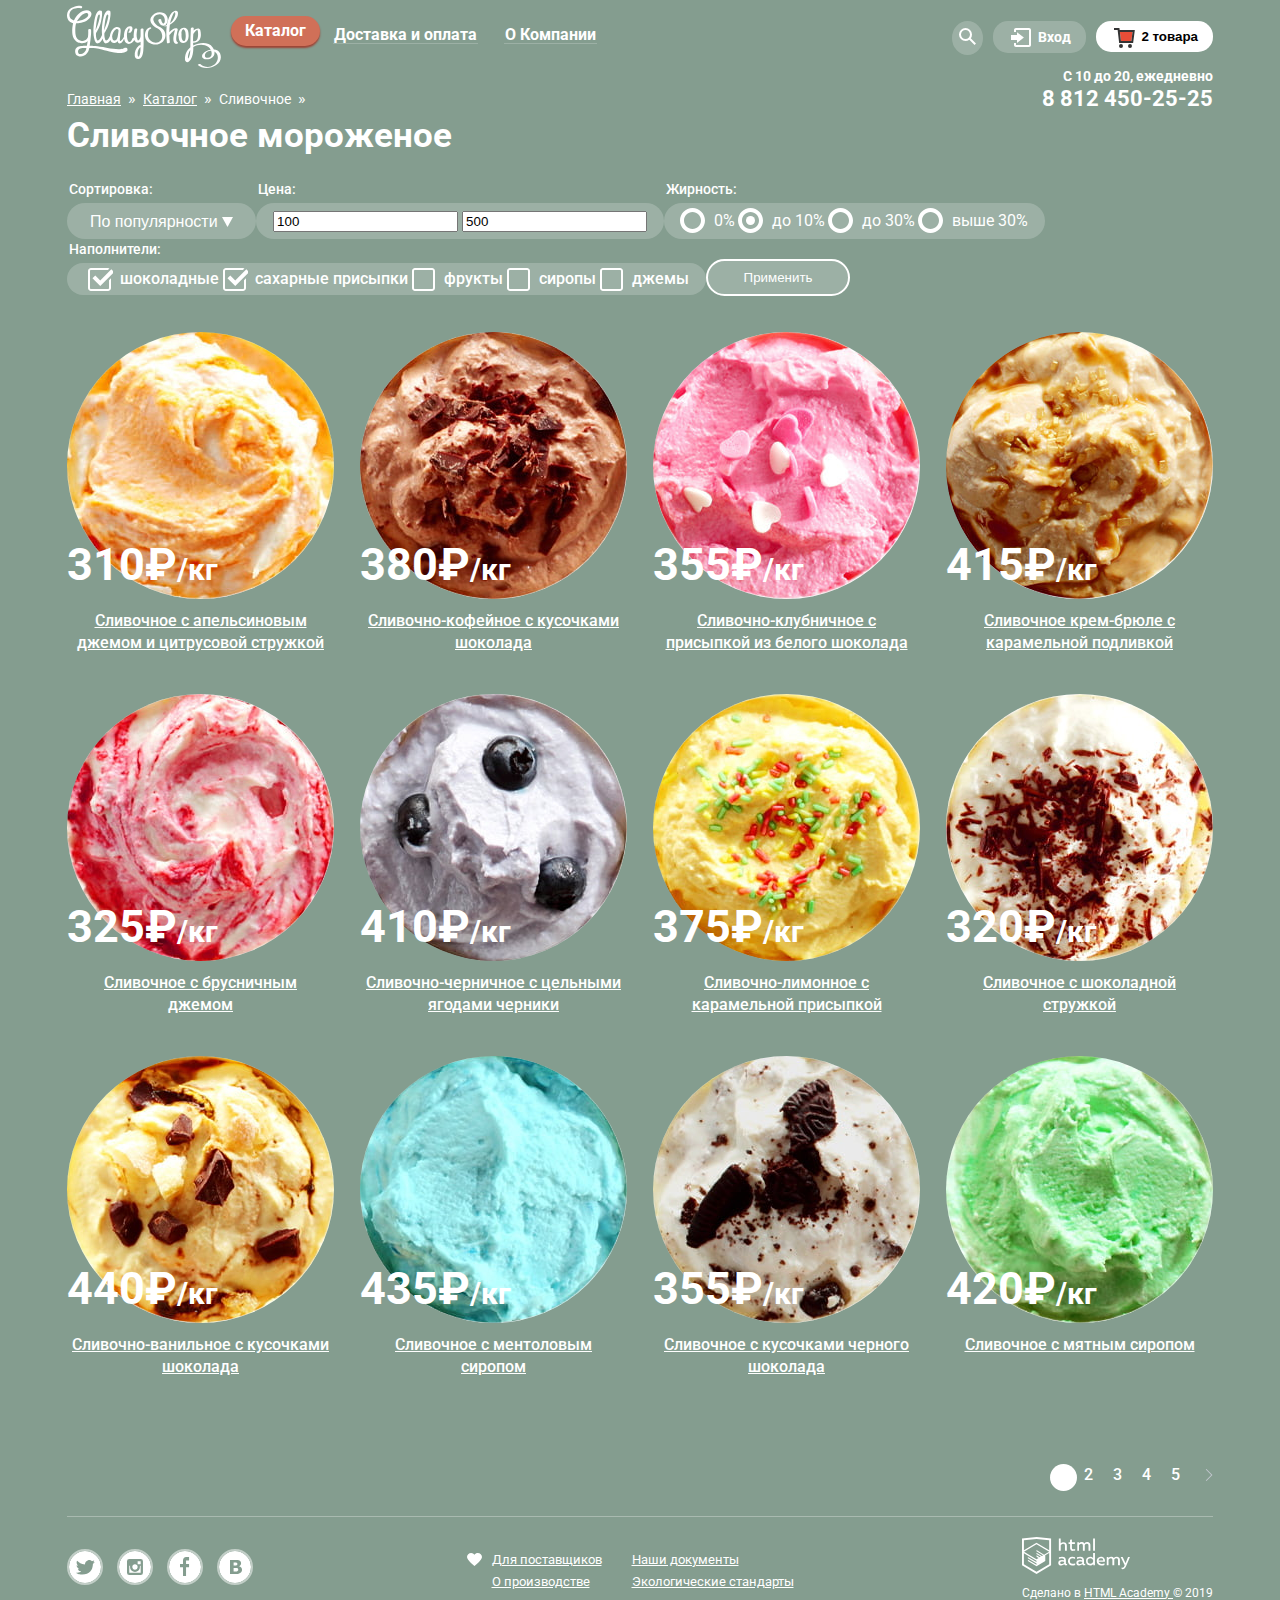
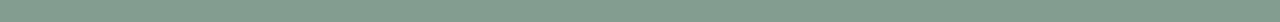
==== catalog.html @ fc47311f "проблемы с пагинацией" ====
<!DOCTYPE html>
<html lang="ru">
  <head>
    <meta charset="utf-8">
    <title>HTML Academy: Глейси</title>
    <link href="https://fonts.googleapis.com/css?family=Roboto:400,500,700&display=swap&subset=cyrillic" rel="stylesheet">
    <link href="css/normalize.css" rel="stylesheet">
    <link href="css/style.css" rel="stylesheet">
  </head>
  <body>   
    <header class="header container">
      <div class="header-wrap">
      <a class="header-logo" href="index.html">
        <img src="img/logo.svg" width="154" height="64" alt="Логотип Gllacy Shop">
      </a>
      <nav class="main-navigation">        
        <ul class="main-navigation-list">
          <li class="main-navigation-item submenu site-navigation-current"><a href="">Каталог</a>            
            <ul class="main-navigation-dropdown-list">
              <li><a href="">Новинки</a></li>
              <li class="current-page"><a>Сливочное</a></li>
              <li><a href="">Щербеты</a></li>
              <li><a href="">Фруктовый лед</a></li>
              <li><a href="">Мелорин</a></li>
             </ul>
          </li>
          <li class="main-navigation-item"><a href="">Доставка и оплата</a></li>
          <li class="main-navigation-item"><a href="">О Компании</a></li>
        </ul>
      </nav>      
      <div class="user-navigation">                
        <section class="search">  
          <button class="search-button" type="button">
            <span class="visually-hidden">Поиск</span>
            <svg xmlns="http://www.w3.org/2000/svg" xmlns:xlink="http://www.w3.org/1999/xlink" width="17" height="17" viewBox="0 0 17 17">
              <path d="M16.958 15.527L11.75 10.32A6.455 6.455 0 0 0 13 6.5 6.5 6.5 0 1 0 6.5 13a6.465 6.465 0 0 0 3.839-1.263l5.205 5.204 1.414-1.414zM6.5 11C4.019 
              11 2 8.981 2 6.5S4.019 2 6.5 2 11 4.019 11 6.5 8.981 11 6.5 11z"/>
           </svg>
          </button>            
          <div class="modal search-modal">        
          <form class="search-form" action="https://echo.htmlacademy.ru/" method="post">
            <label for="search" class="visually-hidden">Введите, что вы ищете?</label>
            <input id="search" type="search" name="search" placeholder="Например: Крем-брюле">          
          </form> 
        </div>
        </section>   
        <section class="login">        
          <a class="login-button" href="">
            <svg xmlns="http://www.w3.org/2000/svg" xmlns:xlink="http://www.w3.org/1999/xlink" width="21" height="19" viewBox="0 0 21 19">
              <g><path d="M6 14.875L12.917 9.5 6 4.125v2.917H-.042v4.917H6z"/><path d="M18 0H5C3.9 0 3 .9 3 2v2h2V2h13v15H5v-2H3v2c0 1.1.9 2 2 2h13c1.1 0 2-.9 2-2V2c0-1.1-.9-2-2-2z"/></g>
            </svg>
            Вход</a>
          <div class="modal login-modal">
          <form class="login-form" action="https://echo.htmlacademy.ru/" method="post">
            <p>
              <label for="login" class="visually-hidden">Электронная почта</label>
              <input id="login" type="email" name="login" placeholder="email@example.com">
            </p>
            <p>
              <label for="password" class="visually-hidden">Пароль</label>
              <input id="password" type="password" name="password" placeholder="••••••••">
            </p>
            <button class="button login-form-button" type="submit">Войти</button>
            <ul class="login-form-articles"> 
              <li>
                <a class="restore" href="">Забыли пароль?</a>
              </li>
              <li>
                <a class="new-user" href="">Новая регистрация</a>
              </li>  
           </ul>
          </form>
          <!--<button class="modal-close" type="button">Закрыть</button>-->
        </div>
        </section>    
        <section class="basket-full">
          <button class="basket-button-full" type="button">
            <svg class="basket-button-full-icon" xmlns="http://www.w3.org/2000/svg" width="21" height="20" viewBox="0 0 21 20">
              <path fill="#E84D37" d="M5.888 4.031L6.922 13h10.45l1.176-8.969z"/><circle fill="#343434" cx="6.984" cy="18" r="2"/>
              <circle fill="#343434" cx="15.984" cy="18" r="2"/><path fill="#343434" d="M5.657 2.031L5.422 0H0v2h3.64l1.5 13h13.988l1.699-12.969H5.657zM17.372 13H6.922L5.888 4.031h12.66L17.372 13z"/>
            </svg>
            <span class="basket-product">2 товара</span>          
          </button>  
          <div class="modal basket-modal">
          <form class="basket-form" action="https://echo.htmlacademy.ru/" method="post">            
            <table>
              <tbody>
                <tr>
                <td>
                  <button class="basket-close" type="button">
                    <svg xmlns="http://www.w3.org/2000/svg" width="11" height="11" viewBox="0 0 11 11">
                      <path fill="#231F20" d="M10.979.728l-.708-.707L5.5 4.792.729.021.021.728 4.793 5.5.021 10.271l.707.708L5.5 6.207l4.771 4.772.708-.708L6.207 5.5z"/>
                    </svg>
                    <span class="visually-hidden">Убрать из корзины</span>
                  </button>
                </td>
                <td><img src="img/product_mini_1.jpg" alt="Мороженое теплого желтого цвета"></td>
                <td>Пломбир с апельсиновым джемом</td>
                <td>1,5 кг х <span>200 руб.</span></td>
                <td>300 руб.</td>
              </tr>
              <tr>
                <td>
                  <button class="basket-close" type="button">
                    <svg xmlns="http://www.w3.org/2000/svg" width="11" height="11" viewBox="0 0 11 11">
                      <path fill="#231F20" d="M10.979.728l-.708-.707L5.5 4.792.729.021.021.728 4.793 5.5.021 10.271l.707.708L5.5 6.207l4.771 4.772.708-.708L6.207 5.5z"/>
                    </svg>
                    <span class="visually-hidden">Убрать из корзины</span>
                  </button>
                </td>
                <td><img src="img/product_mini_2.jpg" alt="Мороженое розового цвета с посыпкой в виде белых сердечек"></td>
                <td>Клубничный пломбир с присыпкой из белого шоколада</td>
                <td>1,5 кг х <span>300 руб.</span></td>
                <td>450 руб.</td>
              </tr>
            </tbody></table>            
            <p>Итого: 750 руб.</p>
            <a class="button" href="">Оформить заказ</a>  
          </form>  
        </div>            
        </section>  
        </div> 
        </div>   
        <p class="header-contacts">С 10 до 20, ежедневно<br><span class="header-tel">8 812 450-25-25</span></p>
      </header>
    <main class="container">
      <ul class="breadcrumbs">
        <li><a href="index.html">Главная</a></li>
        <li><a href="">Каталог</a></li>
        <li class="breadcrumbs-current"><a>Сливочное</a></li>
      </ul>
      <h1 class="page-title">Сливочное мороженое</h1>      
      <section class="filters">
        <h2 class="visually-hidden">Фильтры</h2>
        <form class="filter" action="https://echo.htmlacademy.ru" method="post"> 
          <fieldset>
            <legend>Сортировка:</legend>
            <div class="filter-background">
            <button class="filter-button-sorting">По популярности
              <svg xmlns="http://www.w3.org/2000/svg" width="11" height="10" viewBox="0 0 11 10"><path d="M5.5 10L0 0h11"/></svg>
            </button>            
            <ul class="visually-hidden">
              <li>
                <label>
                  <input class="filter-option-sorting" type="radio" name="sorting" value="по популярности" checked>                  
                по популярности                
                </label>
              </li>
              <li>
                <label>
                  <input class="filter-option-sorting" type="radio" name="sorting" value="сначала недорогие">
                сначала недорогие
              </label>
              </li>
              <li>
                <label>
                  <input class="filter-option-sorting" type="radio" name="sorting" value="сначала дорогие">
                сначала дорогие
                </label>
              </li>
              <li>
                <label>
                  <input class="filter-option-sorting" type="radio" name="sorting" value="по жирности">
                по жирности 
                </label>
               </li>
            </ul>
          </div>
          </fieldset>
          <fieldset>
            <legend>Цена:</legend>
            <div class="filter-background">
            <input type="number" name="min" value="100">
            <input type="number" name="max" value="500">
            <div class="range-slider-track">
              <div class="range-slider-pin range-slider-pin-min"></div>
              <div class="range-slider-pin range-slider-pin-max"></div>
            </div>
            </div>
          </fieldset>
          <fieldset>
            <legend>Жирность:</legend>
            <div class="filter-background">
            <label>
              <input class="filter-option-creaminess" type="radio" name="creaminess" value="0%">0%
            </label>
            <label>
              <input class="filter-option-creaminess" type="radio" name="creaminess" value="до 10%" checked>до 10%
            </label>
            <label>
              <input class="filter-option-creaminess" type="radio" name="creaminess" value="до 30%">до 30%
            </label>
            <label>
              <input class="filter-option-creaminess" type="radio" name="creaminess" value="до 30%">выше 30%
            </label>  
          </div>
          </fieldset>           
          <fieldset>
            <legend>Наполнители:</legend>
            <div class="filter-background">
              <ul class="fillers-list">
                <li>
                  <input class="filter-option-filler" type="checkbox" name="chocolate" id="filter-chocolate" checked>
                  <label for="filter-chocolate">шоколадные</label>
                </li>
                <li>
                 <input class="filter-option-filler" type="checkbox" name="sugar-powders" id="filter-sugar-powders" checked>
                  <label for="filter-sugar-powders">сахарные присыпки</label>
                </li>
                <li>
                  <input class="filter-option-filler" type="checkbox" name="fruits" id="filter-fruits">
                  <label for="filter-fruits">фрукты</label>
                </li>
               <li>
                 <input class="filter-option-filler" type="checkbox" name="syrups" id="filter-syrups">
                 <label for="filter-syrups">сиропы</label>
                </li>
               <li>
                 <input class="filter-option-filler" type="checkbox" name="jams" id="filter-jams">
                 <label for="filter-jams">джемы</label>
               </li>
             </ul>
            </div>
           </fieldset>
        <button class="filter-button" type="submit">Применить</button>
      </form>
      </section>
      <section class="catalog">
        <h2 class="visually-hidden">Список сливочного мороженого</h2>
        <ul class="catalog-list">
          <li class="catalog-item">
            <a href="">
              <img src="img/product-1.jpg" width="267" height="267" alt="Мороженое теплого желтого цвета">
              <h3>Сливочное с апельсиновым джемом и цитрусовой стружкой</h3> 
            </a>
            <p class="catalog-item-price">310&#8381;<span class="catalog-item-unit">/кг</span></p>
            <div class="wrap-item-button">
            <button class="button item-button" type="button">Быстрый просмотр</button>
           </div>
          </li>
          <li class="catalog-item">
            <a href="">
              <img src="img/product-2.jpg" width="267" height="267" alt="Мороженое светло-коричневого цвета">
              <h3>Сливочно-кофейное с кусочками шоколада</h3>     
            </a>
            <p class="catalog-item-price">380&#8381;<span class="catalog-item-unit">/кг</span></p>
            <div class="wrap-item-button">
              <button class="button item-button" type="button">Быстрый просмотр</button>
             </div>
          </li>
          <li class="catalog-item">
            <a href="">
              <img src="img/product-3.jpg" width="267" height="267" alt="Мороженое розового цвета с посыпкой в виде белых сердечек">
              <h3>Сливочно-клубничное с присыпкой из белого шоколада</h3>         
            </a>
            <p class="catalog-item-price">355&#8381;<span class="catalog-item-unit">/кг</span></p>
            <div class="wrap-item-button">
              <button class="button item-button" type="button">Быстрый просмотр</button>
             </div>
          </li>
          <li class="catalog-item">
            <a href="">
              <img src="img/product-4.jpg" width="267" height="267" alt="Мороженое бело-коричневого цвета">
              <h3>Сливочное крем-брюле с карамельной подливкой</h3>       
            </a>
            <p class="catalog-item-price">415&#8381;<span class="catalog-item-unit">/кг</span></p>
            <div class="wrap-item-button">
              <button class="button item-button" type="button">Быстрый просмотр</button>
             </div>
          </li>
          <li class="catalog-item">
            <a href="">
              <img src="img/product-5.jpg" width="267" height="267" alt="Мороженое розово-белого цвета">
              <h3>Сливочное с брусничным джемом</h3>            
            </a>
            <p class="catalog-item-price">325&#8381;<span class="catalog-item-unit">/кг</span></p>
            <div class="wrap-item-button">
              <button class="button item-button" type="button">Быстрый просмотр</button>
             </div>
          </li>
          <li class="catalog-item">
            <a href="">
              <img src="img/product-6.jpg" width="267" height="267" alt="Мороженое светло-черничного цвета с тремя ягодами черники">
              <h3>Сливочно-черничное с цельными ягодами черники</h3>           
            </a>
            <p class="catalog-item-price">410&#8381;<span class="catalog-item-unit">/кг</span></p>
            <div class="wrap-item-button">
              <button class="button item-button" type="button">Быстрый просмотр</button>
             </div>
          </li>
          <li class="catalog-item">
            <a href="">
              <img src="img/product-7.jpg" width="267" height="267" alt="Мороженое ярко-желтого цвета с разноцветной присыпкой">
              <h3>Сливочно-лимонное с карамельной присыпкой</h3>           
            </a>
            <p class="catalog-item-price">375&#8381;<span class="catalog-item-unit">/кг</span></p>
            <div class="wrap-item-button">
              <button class="button item-button" type="button">Быстрый просмотр</button>
             </div>
          </li>
          <li class="catalog-item">
            <a href="">
              <img src="img/product-8.jpg" width="267" height="267" alt="Мороженое белого цвета с присыпкой шоколадной стружкой">
              <h3>Сливочное с шоколадной стружкой</h3>          
            </a>
            <p class="catalog-item-price">320&#8381;<span class="catalog-item-unit">/кг</span></p>
            <div class="wrap-item-button">
              <button class="button item-button" type="button">Быстрый просмотр</button>
             </div>
          </li>
          <li class="catalog-item">
            <a href="">
              <img src="img/product-9.jpg" width="267" height="267" alt="Мороженое теплого светло-желтого цвета с кусочками шоколада">
              <h3>Сливочно-ванильное с кусочками шоколада</h3>         
            </a>
            <p class="catalog-item-price">440&#8381;<span class="catalog-item-unit">/кг</span></p>
            <div class="wrap-item-button">
              <button class="button item-button" type="button">Быстрый просмотр</button>
             </div>
          </li>
          <li class="catalog-item">
            <a href="">
              <img src="img/product-10.jpg" width="267" height="267" alt="Мороженое ярко-бирюзового цвета">
              <h3>Сливочноe с ментоловым сиропом</h3>            
            </a>
            <p class="catalog-item-price">435&#8381;<span class="catalog-item-unit">/кг</span></p>
            <div class="wrap-item-button">
              <button class="button item-button" type="button">Быстрый просмотр</button>
             </div>
          </li>
          <li class="catalog-item">
            <a href="">
              <img src="img/product-11.jpg" width="267" height="267" alt="Мороженое белого цвета с крупными кусочками шоколада">
              <h3>Сливочное с кусочками черного шоколада</h3>        
            </a>
            <p class="catalog-item-price">355&#8381;<span class="catalog-item-unit">/кг</span></p>
            <div class="wrap-item-button">
              <button class="button item-button" type="button">Быстрый просмотр</button>
             </div>
          </li>
          <li class="catalog-item">
            <a href="">
              <img src="img/product-12.jpg" width="267" height="267" alt="Мороженое светло-зеленого цвета">
              <h3>Сливочное с мятным сиропом</h3>         
            </a>
            <p class="catalog-item-price">420&#8381;<span class="catalog-item-unit">/кг</span></p>
            <div class="wrap-item-button">
              <button class="button item-button" type="button">Быстрый просмотр</button>
             </div>
          </li>        
        </ul>
      </section>
      <ul class="pagination-list">
        <li class="pagination-item"><a>1</a></li>
        <li class="pagination-item"><a href="">2</a></li>
        <li class="pagination-item"><a href="">3</a></li>
        <li class="pagination-item"><a href="">4</a></li>
        <li class="pagination-item"><a href="">5</a></li>
      </ul>   
    </main>
    <footer class="main-footer container">    
      <ul class="footer-social">
        <li class="social-button"><a href=""><span class="visually-hidden">Твитер</span>
          <svg xmlns="http://www.w3.org/2000/svg" width="32" height="32" viewBox="0 0 32 32">
            <path fill="#FFF" d="M16 0C7.164 0 0 7.164 0 16c0 8.837 7.164 16 16 16 8.837 0 16-7.163 16-16 0-8.836-7.163-16-16-16zm7.944 12.809c-.251 
            6.516-3.463 10.832-10.992 10.702h-.486c-.447 0-4.543-.443-5.344-1.823 2.479.19 4.247-.406 5.12-1.136-1.048-.289-2.923-.461-3.251-2.848.384.104.618.221 
            1.299.113-1.307-.824-2.758-1.519-2.679-3.643.311.317 1.164.518 1.46.457-.768-.233-2.149-3.244-.974-4.781 1.984 1.79 4.075 3.482 7.804 3.643.227-2.214 1.24-3.699 
            3.168-4.325 1.84-.479 3.255.26 3.901 1.138.737-.224 1.453-.466 2.193-.685-.004.833-.569 1.463-.935 1.709.747.165 1.423-.475 1.423-.475-.184.963-1.094 1.725-1.707 1.954z"/>
          </svg></a></li>
        <li class="social-button"><a href=""><span class="visually-hidden">Инстаграмм</span>
          <svg xmlns="http://www.w3.org/2000/svg" width="32" height="32" viewBox="0 0 32 32"><g fill="#FFF">
            <path d="M20.916 16a4.938 4.938 0 1 1-9.877 0c0-.394.051-.773.138-1.14h-.897v6.838h11.396V14.86h-.897c.086.367.137.746.137 1.14z"/>
            <path d="M15.978 18.659c1.466 0 2.659-1.193 2.659-2.659s-1.193-2.659-2.659-2.659c-1.466 0-2.659 1.193-2.659 2.659s1.192 2.659 2.659 2.659zM18.637 10.302h3.039v3.039h-3.039z"/>
            <path d="M16 0C7.164 0 0 7.164 0 16c0 8.837 7.164 16 16 16 8.837 0 16-7.163 16-16 0-8.836-7.163-16-16-16zm7.955 21.698a2.285 2.285 0 0 1-2.279 2.279H10.279A2.285 2.285 0 0 1 8 
            21.698V10.302a2.286 2.286 0 0 1 2.279-2.279h11.396a2.286 2.286 0 0 1 2.279 2.279v11.396z"/></g>
          </svg></a></li>
        <li class="social-button"><a href=""><span class="visually-hidden">Фейсбук</span>
          <svg xmlns="http://www.w3.org/2000/svg" width="32" height="32" viewBox="0 0 32 32">
            <path fill="#FFF" d="M16 0C7.164 0 0 7.163 0 16s7.164 16 16 16c8.837 0 16-7.164 16-16S24.837 0 16 0zm4.062 9.455h-3.021v3.444h3.021v3.445h-3.021v8.61H14.02v-8.61H11v-3.445h3.021V9.455c0-1.902 
            1.353-3.445 3.021-3.445h3.021v3.445z"/>
          </svg></a></li>
        <li class="social-button"><a href=""><span class="visually-hidden">Вконтакте</span>
          <svg xmlns="http://www.w3.org/2000/svg" width="32" height="32" viewBox="0 0 32 32"><g fill="#FFF">
            <path d="M16.637 14.495c.402-.019.719-.082.951-.188.326-.145.54-.33.641-.559.101-.229.15-.496.15-.797 0-.232-.058-.465-.174-.697-.116-.232-.322-.405-.617-.517-.264-.1-.592-.155-.984-.165a76.242 
            76.242 0 0 0-1.652-.014h-.339v2.965h.565c.571 0 1.057-.009 1.459-.028zM18.118 17.084c-.282-.081-.672-.125-1.166-.132a127.97 127.97 0 0 0-1.55-.009h-.79v3.493h.264c1.014 0 1.74-.003 2.18-.009a3.2 
            3.2 0 0 0 1.212-.245c.377-.157.633-.364.774-.625s.214-.562.214-.9c0-.446-.088-.788-.261-1.03-.17-.241-.464-.423-.877-.543z"/>
            <path d="M16 0C7.164 0 0 7.164 0 16c0 8.837 7.164 16 16 16 8.837 0 16-7.163 16-16 0-8.836-7.163-16-16-16zm6.602 20.531a3.73 3.73 0 0 
            1-1.124 1.327c-.552.415-1.161.71-1.823.886s-1.501.264-2.519.264h-6.121V8.987h5.443c1.13 0 1.957.038 2.48.113a5.126 5.126 0 0 1 1.561.5c.533.27.929.632 1.189 1.087.26.455.392.975.392 1.558 0 
            .678-.179 1.278-.536 1.795-.358.518-.863.92-1.517 1.208v.075c.917.182 1.642.559 2.179 1.13.537.571.807 1.325.807 2.261 0 .678-.138 1.283-.411 1.817z"/></g>
          </svg></a></li>
      </ul>
      <ul class="footer-links">       
        <li class="footer-link footer-link-special"><a href="">Для поставщиков</a></li>
        <li class="footer-link"><a href="">Наши документы</a></li>   
        <li class="footer-link"><a href="">О производстве</a></li>
        <li class="footer-link"><a href="">Экологические стандарты</a></li>
      </ul>
  <div class="footer-copyright">
   <a class="html-logo" href="https://htmlacademy.ru/intensive/htmlcss">
      <img src="img/logo-htmlacademy.svg" alt="Логотип HTML Academy" width="108" height="39">
    </a>   
   <p>      
    Сделано в  
     <a href="https://htmlacademy.ru/intensive/htmlcss">
      HTML Academy
    </a>      
     © 2019       
   </p>
  </div>
  </footer> 
  </body>  
</html>
---- css/style.css ----
body {
    margin: 0;
    padding: 0;
    font-family: 'Roboto', Arial, sans-serif;
    font-size: 16px;
    line-height: 22px;
    font-weight: 400;
    color: #ffffff;  
    min-width: 940px;
    background-color: #849d8f;  
  }
a {
    text-decoration: none; 
  }
.visually-hidden {
    position: absolute;
    clip: rect(0 0 0 0);
    width: 1px;
    height: 1px;
    margin: -1px;
}
.modal   {
    display: none;
    z-index: 1;
}
.button {
    font-size: 18px;
    line-height: 24px; 
    font-weight: 700;
    text-align: center;
    color: #ffffff;
    vertical-align: middle;       
    
    background-image: linear-gradient( 90deg, rgb(231,74,53) 0%, rgb(242,104,67) 100%);    
    box-shadow: 0px 2px 2px 0px rgba(172, 16, 0, 0.64);
      
    border: none; 
    border-radius: 45px;
}
.button:hover,
.button:focus {  
    background-image: linear-gradient(#f58669, #ec6f5e);
    box-shadow: 0 2px 2px #9e4334;
}
.button:active {
    box-shadow: inset 0px 2px 2px 0 #942718;
    background-image: linear-gradient(to bottom, rgba(0, 0, 0, 0.07), rgba(0, 0, 0, 0.07)), linear-gradient(to top, #e74a35, #f26843);
}
.slider-button {
    font-size: 32px;
    line-height: 44px; 
    padding: 10px 36px; 
    margin-top: 30px;
}
.offer-button {
    padding: 10px 18px;
    position: absolute;
    bottom: 25px;
    right: 22px;
}
.contacts-button {
    padding: 11px 27px;
}
.main-navigation-list,
.slider-list,
.offer-list,
.features-list,
.breadcrumbs,
.fillers-list,
.catalog-list,
.top-product-list,
.pagination-list,
.main-navigation-dropdown-list {
    list-style: none;
}
.feedback-form input,
.search-form input,
.login-form input,
.subscription-form input{
    font-size: 16px;
    line-height: 24px;
    font-weight: bold;
    color: #323232;
}
.header {
    min-height: 75px;
    position: relative;
}
.header-logo {
    margin-top: 5px;
}
.main-navigation-list {
    display: flex;
    margin: 0px;
    padding: 0px;
    margin-left: 10px;
    margin-top: -5px;
}
.main-navigation-list > li {
    margin: 0px; 
    position: relative;  
}
.main-navigation a {       
    line-height: 18px; 
    font-weight: 700;
    color: #ffffff;
    padding: 10px 14px;
    display: block;
    text-decoration: none;
    position: relative;
}
.main-navigation-item > a::before {
    content: "";
    position: absolute;
    left: 13px;
    right: 13px;
    bottom: 10px;
    height: 1px;
    background-color: white;
    opacity: 0.2;
}
.main-navigation-item > a:hover,
.submenu > a:hover {
    background-color: #ffffff;
    color: #000000;
    border-radius: 15px;
}
.main-navigation-dropdown-list {
    display: none; 
    position: absolute;
    width: 143px;
    padding: 0;
    padding-top: 5px;
    z-index: 1;
}
.submenu:hover > ul {    
    display: block;
    border-radius: 10px;    
}
.main-navigation-dropdown-list a{
    font-size: 14px;    
    line-height: 16px; 
    font-weight: 400;
    display: block;
    color: black;
    text-decoration: none;
    background-color: #f8f7f4; 
}
.main-navigation-dropdown-list a:hover{ 
    background-color: #fbded7;
    color: black;
}
.main-navigation-dropdown-list a:active{
    background-color: #f6b5a5;
}
.current-page a {
    background-color: #d07058;
}
.login a,
.basket-button span {
    font-size: 14px;
    line-height: 16px; 
    font-weight: 700;
    color: white;
}
.login svg,
.basket svg,
.basket-button-full-icon {
    position: absolute;
    left: 18px;
    top: 7px;
}
.search svg,
.login svg {
    fill: white;
}
.search-button {
    background-color: rgba(255, 255, 255, 0.2);
    padding: 7px;
    border-radius: 50%;
    margin-left: 10px;
    border: none; 
}
.login-button {
    display: block;
    position: relative;
    padding-top: 8px;
    padding-bottom: 8px;    
    padding-left: 45px;
    padding-right: 15px;
    background-color: rgba(255, 255, 255, 0.2);
    border-radius: 15px;
    margin-left: 10px;
    border: none;
}
.basket-button {
    display: block;
    position: relative;
    padding-top: 8px;
    padding-bottom: 8px;    
    padding-left: 45px;
    padding-right: 15px;
    background-color: rgba(255, 255, 255, 0.2);
    border-radius: 15px;
    margin-left: 10px;
    border: none;
}
.search-button:hover,
.login-button:hover {
    color: black;
    background-color: white;
}
.search-button:hover svg,
.login-button:hover svg {
    fill: black;
}
.search:hover > div,
.login:hover > div,
.basket-full:hover > div {
    display: block;
}
.search,
.login,
.basket-full {
    position: relative;
}
.search-modal {
    position: absolute;    
    background-color: transparent;
    right: 0px;
    padding-top: 5px;
}
.search-form {
    padding: 20px 15px;
    background-color: #f8f7f4;
    border: none;
    border-radius: 5px;
}
.search-form input{
    box-sizing: border-box;
    min-height: 44px;
    width: 311px;
    border-radius: 5px;
    box-shadow: none;
    border: solid 1px #d3d3d2;
    padding: 15px;
}
.login-modal {
    position: absolute;    
    background-color: transparent;  
    right: 0px;
    padding-top: 5px;
}
.login-form {
    border-radius: 5px;
    padding-top: 20px;
    padding-left: 19px;
    padding-right: 17px;
    padding-bottom: 22px;
    background-color: #f8f7f4;
}
.login-form a {
    color: black;
    text-decoration: underline;
    font-weight: normal;
    font-size: 13px;
    line-height: 24px;
}
.login-form input {    
    box-sizing: border-box;
    min-height: 40px;
    width: 241px;
    border-radius: 5px;
    box-shadow: none;
    border: solid 1px #d3d3d2;
    padding: 13px;
}
.login-form p {
    margin: 0px;
    margin-bottom: 20px;
}
.login-form-button {
    padding: 11px 23px;    
    vertical-align: middle;
}
.login-form-articles {
    margin: 0px;
    padding: 0px; 
    padding-left: 17px;   
    list-style: none;
    display: inline-block;
    vertical-align: middle;
}
.search-form input::placeholder,
.login-form input::placeholder {
    font-size: 14px;
    line-height: 24px; 
    font-weight: normal; 
    color: #999999;   
}
.basket-button-full {
    position: relative;    
    display: block;
    background-color: white;
    padding-top: 8px;
    padding-bottom: 8px;    
    padding-left: 45px;
    padding-right: 15px;
    border-radius: 15px;
    margin-left: 10px;
    border: none;
}
.basket-product{
    font-weight: 700;
}
.basket-modal {
    position: absolute; 
    right: 0px;  
    width: 540px;    
    padding-top: 5px;
    background-color: transparent;
    border: none;
    border-radius: 5px;
    color: black;
}
.basket-close {
    position: static;
    border: none;
    background-color: white;
}
.basket-form {
    display: flex;
    flex-wrap: wrap;
    flex-direction: column;
    padding-top: 10px;
    padding-right: 15px;
    padding-bottom: 18px;
    padding-left: 15px;
    background-color: #f8f7f4;
}
.basket-form table {
    font-size: 13px;
    line-height: 16px; 
    font-weight: normal;
    border-spacing: 0px 10px;
    padding-bottom: 13px;
    border-bottom: 1px solid #cacac7;
}
.basket-form p {  
    margin-left: auto;
    margin-right: 0; 
    margin-top: 12px;
    font-size: 15px;
    line-height: 18px; 
    font-weight: bold;
}
.basket-form a {
    margin-left: auto;
    margin-right: 0px;
    padding: 10px 14px;
}
.basket-form tr {
    padding: 0px;
    margin: 0px;
}
.basket-form td:nth-child(3) {
    padding-left: 10px;
    padding-right: 15px;
    max-width: 210px;
}
.basket-form span {
    color: #999999;
}
.basket-form td:nth-child(4) {
    padding-right: 25px;
}
.header-contacts {
    position: absolute;
    right: 27px;
    top: 68px;
    font-size: 14px;
    line-height: 16px; 
    font-weight: bold;
    text-align: right;
    margin: 0;
}
.header-tel {
    font-size: 22px;
    line-height: 30px; 
    font-weight: bold; 
}
.site-wrapper {
    min-width: 940px;
    background-color: #849d8f;
    background-image: url("../img/slider_1.jpg");
    background-repeat: no-repeat;
    background-position: center;

    transition: background-image 0.5s ease, background-color 0.5s ease;
}
.slider {
    position: relative;
    padding-top: 300px; 
    text-align: center;
}
.slider-list {
    padding: 0px;
    margin: 0px;
    margin-top: 13px;
}   
.slide {
    display: none;
} 
.slider-item h3 {
    font-size: 60px;
    line-height: 60.5px; 
    font-weight: 700; 
    width: 700px;
    margin: 0 auto;
}
.slider-controls {
    position: absolute;
    bottom: 20px;
    left: 27px;
    z-index: 20;
    
    font-size: 0;
  }
.slider-controls label {
    display: inline-block;
    width: 17px;
    height: 17px;
    margin-right: 8px;
  
    vertical-align: top;
  
    background-color: transparent;
    border: 2px solid #ffffff;
    border-radius: 50%;
    cursor: pointer;
  }
  #product-1:checked ~ .site-wrapper {
    background-color: #849d8f;
    background-image: url("../img/slider_1.jpg");
  }
  
  #product-2:checked ~ .site-wrapper {
    background-color: #8996a6;
    background-image: url("../img/slider_2.jpg");
  }
  
  #product-3:checked ~ .site-wrapper {
    background-color: #9d8b84;
    background-image: url("../img/slider_3.jpg");
  }
  #product-1:checked ~ .site-wrapper #slide1,
  #product-2:checked ~ .site-wrapper #slide2,
  #product-3:checked ~ .site-wrapper #slide3 {
    display: block;
  }
  #product-1:checked ~ .site-wrapper label[for="product-1"],
  #product-2:checked ~ .site-wrapper label[for="product-2"],
  #product-3:checked ~ .site-wrapper label[for="product-3"] {
    background-color: #ffffff;
  }
.offer-item {
    position: relative;
}
.offer-item:first-child {
    background: url("../img/raspberries.png") no-repeat;    
    background-color: #9c1e25;
    background-size: cover;
    width: 560px;
    height: 229px;
    border-radius: 15px;
    margin-right: 26px;
}
.offer-item:nth-child(2) {
    background: url("../img/chocolate.png") no-repeat;    
    background-color: #60442f;
    background-size: cover;
    width: 560px;
    height: 229px;
    border-radius: 15px;
}
.offer-item h3{
    font-size: 35px;
    line-height: 41px; 
    font-weight: 700;  

    margin: 0;
    margin-top: 16px;
    margin-left: 19px;
    margin-bottom: 15px;
}
.offer-item p{
    font-size: 18px;
    line-height: 22px; 
    font-weight: 500; 
    
    margin: 0;
    margin-left: 19px; 
    max-width: 520px;   
}
.footer-links a:hover,
.footer-copyright a:hover,
.footer-links a:focus,
.footer-copyright a:focus {
    color:#ffbc9e;
}
.news a:hover,
.news a:focus {
    color: #e84d37;
}
.features {
    background-color: #EEE2C9;
    background-image: url("../img/background-waffle.jpg");
    background-repeat: no-repeat;
    background-size: cover;
    color: #000000;  
    box-sizing: border-box; 
    width: 1146px;
    height: 306px;
    border-radius: 15px; 
    padding-top: 25px;
    padding-right: 20px;
    padding-bottom: 26px;
    padding-left: 20px;
    margin-bottom: 40px;
}
.features-subtitle {
    font-size: 24px;
    line-height: 30px; 
    font-weight: 500; 
    margin: 0px; 
    margin-bottom: 20px;
}
.features-list {
    display: flex;
    flex-wrap: wrap;
    margin: 0px;    
    padding: 0px;
}
.feature-item {
    position: relative;
    max-width: 480px;   
    padding-left: 58px;
}
.feature-item p {
    margin: 0px;
    margin-bottom: 24px;
}
.feature-item::before {
    content: "";
    position: absolute;

    left: 0px;
    top: -12px;

    width: 50px;
    height: 50px;  
    background-repeat: no-repeat;
    background-position: 0 0;
}
.feature-item:first-child::before {
    background-image: url("../img/ice-cream.svg");
}
.feature-item:nth-child(2)::before {       
    background-image: url("../img/cow.svg");    
}
.feature-item:nth-child(3)::before {       
    background-image: url("../img/eco.svg");    
}
.feature-item:last-child::before {       
    background-image: url("../img/thermometer.svg");    
}
.feature-item:nth-child(2n-1) {
    margin-right: 25px;
}
.news {
    background-color: #ffffff;
    background-image: url("../img/background-strawberry.jpg");
    background-repeat: no-repeat;
    background-size: cover;
    color: #000000;
    width: 560px;
    height: 220px;
    border-radius: 15px;
}
.news h2 {
    font-size: 16px;
    font-weight: 500; 
    margin: 0;
    padding: 0;
    margin-left: 20px;
    margin-top: 23px;
}
.news h3 {
    max-width: 285px;
    margin: 0px;
    margin-top: 4px;
    margin-left: 20px;
}
.news a {
    font-size: 24px;
    line-height: 30px; 
    font-weight: 700; 
    color: #000000;
    text-decoration: underline;    
}
.subscription {
    background-color: #f8f7f4;
    background-image: url("../img/background-mail.jpg.png");
    background-repeat: no-repeat;
    background-size: cover;
    color: #000000;
    width: 560px;
    height: 220px;
    border-radius: 15px;  
    padding: 34px 26px;  
    box-sizing: border-box;
}
.subscription p {
    margin: 0px;
    margin-bottom: 36px;
}
.subscription-form input {
    width: 368px;
    min-height: 44px;   
    box-sizing: border-box;
    border-radius: 5px;
    box-shadow: none;
    border: solid 1px #d3d3d2;
    padding: 9px 15px;
}
.subscription input::placeholder {   
    font-size: 16px;
    line-height: 24px;  
    color: #999999; 
    font-weight: normal;       
}
.subscription-button {
    padding: 11px 15px;
    margin-left: 8px;
}
.contacts {
    position: relative;
    max-width: 1200px;
    min-width: 320px;
    margin-right: auto;
    margin-left: auto;   
}
.contacts-info {
    position: absolute;
    top: 63px;
    right: 27px;

    background-color: #ffffff;
    max-width: 302px;
    min-height: 305px;
    border-radius: 15px;
    padding: 0px 25px;
}
.contacts::before {
    content: "";
    position: absolute;

    left: 266px;
    top: 139px;

    width: 85px;
    height: 145px;  
    background-repeat: no-repeat;
    background-position: 0 0;
    background-image: url("../img/pin.svg")
}
.feedback {
    display: none;
    position: fixed;
    background-color: #f8f7f4;  
    width: 478px;  
    top: 340px;
    left: 50%;
    margin-left: -240px;
    box-sizing: border-box;
    border: none;
    border-radius: 10px; 
    padding: 20px 24px;
    padding-bottom: 27px; 
    z-index: 2;       
}
.feedback h2 {
    color: black;
    padding: 0px;
    margin: 0px;
    margin-bottom: 22px;
}
.feedback-form {
    display: flex;
    flex-wrap: wrap;
    padding: 0px;
    margin: 0px;
}
.feedback p {
    margin: 0px;
    margin-bottom: 20px;
}
.feedback input {
    min-height: 44px;
    box-sizing: border-box;
    min-width: 270px;
    padding: 12px 15px;  
    border-radius: 5px;
    box-shadow: none;
    border: solid 1px #d3d3d2;
}
.feedback input::placeholder {
    font-size: 16px;
    line-height: 24px;  
    color: #999999;
    font-weight: normal;     
}
.feedback textarea {
    min-height: 155px;
    width: 428px;
    box-sizing: border-box;
    border-radius: 5px;
    padding: 11px 15px;
    border-radius: 5px;
    box-shadow: none;
    border: solid 1px #d3d3d2;
    font-size: 16px;
    line-height: 24px;  
    color: #999999;    
}
.feedback button {
    padding: 10px 20px;
    margin-left: auto;
    margin-right: 0;
}
.modal-close {
    position: absolute;
    top:  5px;
    right: 12px;
    width: 18px;
    height: 17px;
    border: 0;
}
.feedback-open {
    display: block;
}
.main-footer ul {
    list-style:none;
}
.social-button a{
    color: #ffffff;    
}
.social-button svg {
    border-radius: 50%;
    border: 2px solid rgba(255, 255, 255, 0.5)
}
.social-button svg:hover {
    border-radius: 50%;
    border: 2px solid rgba(255, 255, 255, 0.7);
}
.footer-link a{
    font-size: 13px;
    line-height: 18px;
    font-weight: 400;   
    color: #ffffff;
    text-decoration: underline;
    padding-left: 30px;    
}
.footer-link-special{
    font-weight: 700;
}
.footer-links {
    position: relative;
}
.footer-link-special::before {
    content: "";
    position: absolute;
    top: 5px;
    left: 5px;

    width: 15px;
    height: 15px;  
    background-repeat: no-repeat;
    background-position: 0 0;
    background-image: url("../img/heart.svg");
}
.footer-copyright {
    font-size: 12px;    
}
.footer-copyright a {
    color: #ffffff;
    text-decoration: underline;
}
.footer-copyright p {
}
.page-title {
    font-size: 35px;
    line-height: 41px;  
    font-weight: 700;  
    margin: 0px;
    padding: 0px;
    margin-bottom: 25px;
}
.breadcrumbs a {
    font-size: 14px;
    line-height: 16px;       
    color: #ffffff;
    text-decoration: underline;
}
.breadcrumbs-current a{
    text-decoration: none;
}
.wrap-item-button {
    display: none;
    position: absolute;
    width: 100%;
    top: 100%;
    padding-top: 10px; 
    padding-bottom: 10px;
    background-color: rgba(255, 255, 255, 0.2);
    border-radius: 0 0 15px 15px; 
    z-index: 1;  
}
.item-button {
    margin: 0px;
    font-size: 18px;
    line-height: 24px; 
    font-weight: 700px;
    padding: 12px 16px;
}
.top-product-item h3,
.catalog-item h3{
    font-size: 16px;
    line-height: 22px;
    font-weight: 500;  
    margin: 0px;
    margin-top: 5px;  
    padding: 0px 5px; 
}
.top-product-item img,
.catalog-item img{    
    border-radius: 50%; 
}
.top-product-item a,
.catalog-item a {
    color: #ffffff;
    text-decoration: underline;
}
.catalog-item:hover .wrap-item-button,
.top-product-item:hover .wrap-item-button {
    display: block;
}
.catalog-list li:hover,
.top-product-list li:hover {
    background-color: rgba(255, 255, 255, 0.2);
    border-radius: 15px 15px 0 0;
    text-align: center;
    display: flex;
}
.top-product-item a:focus,
.top-product-item a:hover,
.catalog-item a:focus,
.catalog-item a:hover {
    color:#ffbc9e; 
}
.top-product-item::before {
    content: "";
    position: absolute;

    width: 65px;
    height: 65px;  
    background-repeat: no-repeat;
    background-position: 0 0;
    background-image: url("../img/hit.svg");
}
.top-product-item-price,
.catalog-item-price {
    position: absolute;
    margin: 0px;
    top: 210px;
    left: 0px;
    font-size: 45px;
    line-height: 45px;
    font-weight: 700;
}
.top-product-item-unit,
.catalog-item-unit {
    font-size: 30px;
    line-height: 45px;
    font-weight: 700; 
}
.breadcrumbs {
    display: flex;    
}
.site-navigation-current > a{   
    text-decoration: none; 
     
    background-color: #d07058;   
    border-radius: 18px;    
    box-shadow: 0px 2px 2px rgba(172, 16, 0, 0.64); 
    padding: 6px 14px;
}
.site-navigation-current > a:hover {
    color: white;
}
.site-navigation-current > a::before {
    content: none;
}
.dropdown-current a{
    background-color: #d07058;
    color: white;
}
.contacts-base {
    font-size: 14px;
    line-height: 20px; 
    color: black; 
    margin-top: 30px;   
}
.contacts-base:nth-child(2) {
    margin-top: 20px;
    margin-bottom: 38px;
}
.contacts-main {
    font-size: 18px;
    line-height: 24px;
    font-weight: 700; 
}
.filter-button {
    line-height: 18px; 
    font-weight: 500;
    text-align: center;
    color: #ffffff;
    vertical-align: middle;    
  
    background-color: rgba(255, 255, 255, 0.2);
    border: solid 2px #ffffff;
    border-radius: 20px;
    width: 144px;
    height: 37px; 
    margin-top: 20px;     
}
.filter-button:focus,
.filter-button:hover {
    color: #000000;
    background-color: #ffffff;
}
.filter-button:active {
    color: #000000;
    background-color: #ffffff;
    box-shadow: 0 2px 1px 0 #696969;
}
.filters legend {
    font-size: 14px;
    line-height: 16px;
    font-weight: 500;  
}
.filter-button-sorting,
.fillers-list { 
    font-size: 16px;   
    line-height: 18px;
    font-weight: 500;  
}
.filter {
    display: flex;
    flex-wrap: wrap;
    margin: 0px;
    padding: 0px;    
    margin-bottom: 36px;
    align-items: center;
}
.filter-background {
    padding: 7px 17px;
    background-color: rgba(255, 255, 255, 0.2);
    border-radius: 25px;
}
.filter fieldset {
    border: none;  
    margin: 0px;
    padding: 0px;  
}
.filter legend {
    margin-bottom: 6px;
}
.fillers-list {
    display: flex;
    margin: 0px;
    padding: 0px;
}
.filter-button-sorting {
    line-height: 18px; 
    font-weight: 500;
    text-align: center;
    color: #ffffff;
    vertical-align: middle;    
    background-color: transparent;
    border: none;
  }
.filter-button-sorting:focus,
.filter-button-sorting:hover {
    color: #323232;
}
.filter-button-sorting svg {
    fill: white;
}
.filter-button-sorting:focus svg,
.filter-button-sorting:hover svg {
    fill: #323232;
}
.filter-option-creaminess {
    appearance: none;
    -webkit-appearance: none;
    position: relative;
    padding-left: 25px;
}
.filter-option-creaminess::before {
    content: "";
    position: absolute;
    left: -6px;
    top: -18px;
    width: 25px;
    height: 25px;
    background-image: url(../img/radio-off.svg);      
    background-repeat: no-repeat; 
    fill-opacity: 0.8;
}
.filter-option-creaminess:checked::before  {
    content: "";
    position: absolute;
    left: -6px;
    top: -18px;
    width: 25px;
    height: 25px;
    background-image: url(../img/radio-on.svg);      
    background-repeat: no-repeat; 
    fill-opacity: 0.8;
}
.filter-option-filler {
    appearance: none;
    -webkit-appearance: none;
    position: relative;
    padding-left: 25px;
}
.filter-option-filler::before {
    content: "";
    position: absolute;
    left: 0px;
    top: -13px;
    width: 25px;
    height: 25px;
    background-image: url(../img/checkbox-off.svg);      
    background-repeat: no-repeat; 
    fill-opacity: 0.8;
}
.filter-option-filler:checked::before  {
    content: "";
    position: absolute;
    left: 0px;
    top: -13px;
    width: 25px;
    height: 25px;
    background-image: url(../img/checkbox-on.svg);      
    background-repeat: no-repeat;     
}
.pagination-item a{
    line-height: 18px;
    font-weight: 500;  
    color: #ffffff;
}
.container {
    max-width: 1146px;
    min-width: 320px;
    margin-right: auto;
    margin-left: auto; 
    padding-left: 27px;
    padding-right: 27px;
}
.header-wrap {
    display: flex;   
    align-items: center; 
}
.user-navigation {
    display: flex;
    flex-wrap: wrap;
    margin: 0px;
    margin-left: auto;
    justify-content: flex-end;
}
.offer-list {
    display: flex; 
    margin: 0px;
    margin-top: 42px;
    margin-bottom: 40px;
    padding: 0px;
}
.top-product-list,
.catalog-list {
    display: flex;
    flex-wrap: wrap;
    margin: 0px;
    padding: 0px;
}
.top-product-item,
.catalog-item {
    position: relative;
    max-width: 267px;
    margin-right: 26px;
    margin-bottom: 40px;
    text-align: center;
}
.top-product-item:nth-child(4n),
.catalog-item:nth-child(4n)
 {
    margin-right: 0px;
}
.index-columns {
    display: flex;
    margin-bottom: 39px;
    justify-content: space-between;
}
.main-footer {
    display: flex;
    align-items: center;
    min-height: 105px;
    justify-content: space-between;
}
.footer-social {
    display: flex;
    margin: 0px;
    margin-right: auto;
    padding: 0px;
}
.social-button {
    padding-right: 14px;
}
.footer-social li:last-child {
    padding-right: 0px;
}
.footer-links {
    display: flex;
    flex-wrap: wrap;
    margin: 0px;  
    padding: 0px;
    margin-right: 12px;
    width: 340px;    
}
.footer-link {
    text-align: left; 
    min-width: 140px;   
}
.footer-copyright { 
    margin-left: auto;
}
.footer-copyright p {
    margin: 0px;
    padding: 0px;
}
.breadcrumbs {
    margin: 0px;
    padding: 0px; 
    margin-top: 13px;
    margin-bottom: 5px;
}
.breadcrumbs li::after {
    padding-left: 7px;
    padding-right: 7px;
    content:"»";
}
.pagination-list {
    display: flex;
    margin: 0px;  
    margin-top: 46px;
    padding-bottom: 30px;
    justify-content: flex-end; 
    border-bottom: 1px solid rgba(255, 255, 255, 0.3);
}
.pagination-item {
    margin-left: 20px;
}
.pagination-item:first-child {  
    position: relative;
    display: block;
}
.pagination-item:first-child a {
    color: black;
    width: 100%;
}
.pagination-item:first-child::before {
    content: "";
    position: absolute;
    background-color: white;
    width: 27px;
    height: 27px;
    border-radius: 50%;
    left: -5px;
}
.pagination-item:last-child {
    padding-right: 33px;
    position: relative;
}
.pagination-item:last-child::after {
    content: "";
    position: absolute;
    right: 0px;
    top: 5px;
    width: 8px;
    height: 12px;
    background-image: url(../img/icon-right-small.svg);      
    background-repeat: no-repeat;    
}
.feedback-form input:hover,
.search-form input:hover,
.login-form input:hover,
.subscription-form input:hover {
    box-shadow: 0 0 0 1px rgba(154, 154, 154, 0.52);
    border: solid 1px rgba(154, 154, 154, 0.52);
}
.feedback-form input:focus,
.search-form input:focus,
.login-form input:focus,
.subscription-form input:focus {
    box-shadow: 0 0 0 1px rgba(46, 136, 228, 0.52);
    border: solid 1px rgba(46, 136, 228, 0.52);
}
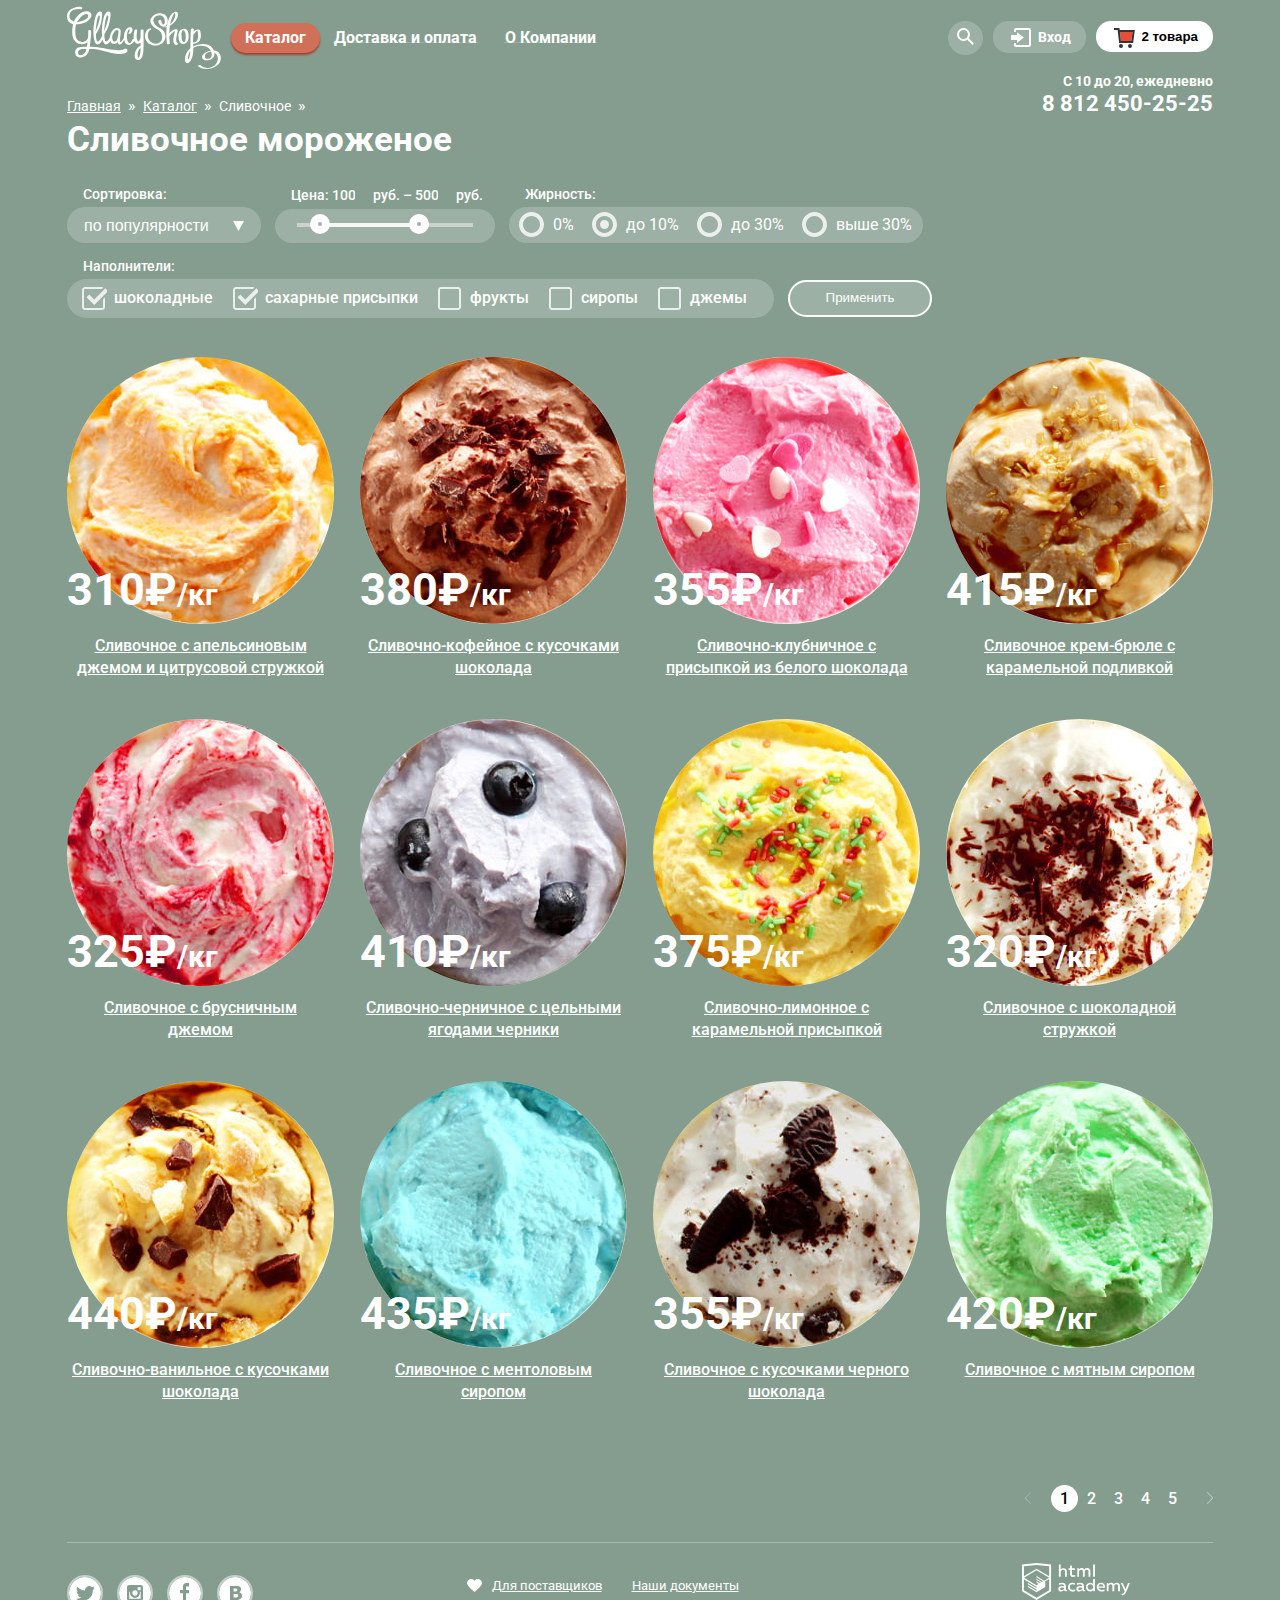
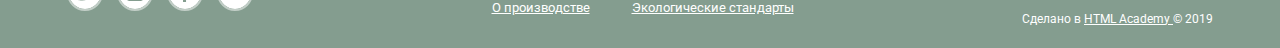
==== commit 13957e8c: "продолжаем оформление декоративных элементов" ====
--- a/catalog.html
+++ b/catalog.html
@@ -15,7 +15,7 @@
       </a>
       <nav class="main-navigation">        
         <ul class="main-navigation-list">
-          <li class="main-navigation-item submenu site-navigation-current"><a href="">Каталог</a>            
+          <li class="site-navigation-current"><a href="">Каталог</a>            
             <ul class="main-navigation-dropdown-list">
               <li><a href="">Новинки</a></li>
               <li class="current-page"><a>Сливочное</a></li>
@@ -133,10 +133,10 @@
       <section class="filters">
         <h2 class="visually-hidden">Фильтры</h2>
         <form class="filter" action="https://echo.htmlacademy.ru" method="post"> 
-          <fieldset>
+          <fieldset class="filter-item">
             <legend>Сортировка:</legend>
             <div class="filter-background">
-            <button class="filter-button-sorting">По популярности
+            <button class="filter-button-sorting">по популярности
               <svg xmlns="http://www.w3.org/2000/svg" width="11" height="10" viewBox="0 0 11 10"><path d="M5.5 10L0 0h11"/></svg>
             </button>            
             <ul class="visually-hidden">
@@ -167,35 +167,43 @@
             </ul>
           </div>
           </fieldset>
-          <fieldset>
-            <legend>Цена:</legend>
-            <div class="filter-background">
-            <input type="number" name="min" value="100">
-            <input type="number" name="max" value="500">
-            <div class="range-slider-track">
-              <div class="range-slider-pin range-slider-pin-min"></div>
-              <div class="range-slider-pin range-slider-pin-max"></div>
-            </div>
+          <fieldset class="filter-item filter-price">
+            <legend class="visually-hidden">Цена:</legend>
+            <div class="range-slider">
+              <div class="price-controls">
+                <span class="price-title">Цена:</span>
+                <input type="number" name="min" value="100">
+                <span class="price-ruble"> руб. – </span>
+                <input type="number" name="max" value="500">
+                <span class="price-ruble"> руб.</span>
+              </div>
+              <div class="range-slider-track">
+                <div class="scale">
+                  <div class="bar"></div>
+                </div>
+                <div class="range-slider-pin range-slider-pin-min"></div>
+                <div class="range-slider-pin range-slider-pin-max"></div>
+              </div>
             </div>
           </fieldset>
-          <fieldset>
+          <fieldset class="filter-item">
             <legend>Жирность:</legend>
             <div class="filter-background">
-            <label>
-              <input class="filter-option-creaminess" type="radio" name="creaminess" value="0%">0%
+            <label class="filter-option-creaminess">
+              <input type="radio" name="creaminess" value="0%">0%
             </label>
-            <label>
-              <input class="filter-option-creaminess" type="radio" name="creaminess" value="до 10%" checked>до 10%
+            <label class="filter-option-creaminess">
+              <input type="radio" name="creaminess" value="до 10%" checked>до 10%
             </label>
-            <label>
-              <input class="filter-option-creaminess" type="radio" name="creaminess" value="до 30%">до 30%
+            <label class="filter-option-creaminess">
+              <input type="radio" name="creaminess" value="до 30%">до 30%
             </label>
-            <label>
-              <input class="filter-option-creaminess" type="radio" name="creaminess" value="до 30%">выше 30%
+            <label class="filter-option-creaminess">
+              <input type="radio" name="creaminess" value="до 30%">выше 30%
             </label>  
           </div>
           </fieldset>           
-          <fieldset>
+          <fieldset class="filter-item">
             <legend>Наполнители:</legend>
             <div class="filter-background">
               <ul class="fillers-list">
@@ -350,12 +358,22 @@
           </li>        
         </ul>
       </section>
-      <ul class="pagination-list">
-        <li class="pagination-item"><a>1</a></li>
+      <ul class="pagination-list">   
+        <li class="pagination-item">
+          <svg xmlns="http://www.w3.org/2000/svg" width="8" height="12" viewBox="0 0 8 12">
+            <path fill="#C1C6CE" d="M7.237 5.642L1.73.132c-.2-.197-.52-.197-.717 0s-.198.52 0 .717L6.163 6l-5.15 5.15c-.2.198-.2.52 0 .717.098.1.228.148.357.148.13 0 
+            .26-.05.358-.148l5.51-5.51c.198-.197.198-.517 0-.715z"/></svg>
+        </li>     
+        <li class="pagination-item paginator-item-current"><a>1</a></li>
         <li class="pagination-item"><a href="">2</a></li>
         <li class="pagination-item"><a href="">3</a></li>
         <li class="pagination-item"><a href="">4</a></li>
         <li class="pagination-item"><a href="">5</a></li>
+        <li class="pagination-item">
+          <svg xmlns="http://www.w3.org/2000/svg" width="8" height="12" viewBox="0 0 8 12">
+            <path fill="#C1C6CE" d="M7.237 5.642L1.73.132c-.2-.197-.52-.197-.717 0s-.198.52 0 .717L6.163 6l-5.15 5.15c-.2.198-.2.52 0 .717.098.1.228.148.357.148.13 0 
+            .26-.05.358-.148l5.51-5.51c.198-.197.198-.517 0-.715z"/></svg>
+        </li>
       </ul>   
     </main>
     <footer class="main-footer container">    
--- a/css/style.css
+++ b/css/style.css
@@ -7,7 +7,7 @@
     font-weight: 400;
     color: #ffffff;  
     min-width: 940px;
-    background-color: #849d8f;  
+    background-color: #849d8f;
   }
 a {
     text-decoration: none; 
@@ -49,8 +49,8 @@
 .slider-button {
     font-size: 32px;
     line-height: 44px; 
-    padding: 10px 36px; 
-    margin-top: 30px;
+    padding: 10px 35px; 
+    margin-top: 34px;
 }
 .offer-button {
     padding: 10px 18px;
@@ -87,14 +87,13 @@
     position: relative;
 }
 .header-logo {
-    margin-top: 5px;
+    margin-top: 6px;
 }
 .main-navigation-list {
     display: flex;
     margin: 0px;
     padding: 0px;
-    margin-left: 10px;
-    margin-top: -5px;
+    margin-left: 10px;    
 }
 .main-navigation-list > li {
     margin: 0px; 
@@ -104,7 +103,7 @@
     line-height: 18px; 
     font-weight: 700;
     color: #ffffff;
-    padding: 10px 14px;
+    padding: 6px 14px;
     display: block;
     text-decoration: none;
     position: relative;
@@ -176,7 +175,7 @@
 }
 .search-button {
     background-color: rgba(255, 255, 255, 0.2);
-    padding: 7px;
+    padding: 7px 9px;
     border-radius: 50%;
     margin-left: 10px;
     border: none; 
@@ -377,7 +376,7 @@
 .header-contacts {
     position: absolute;
     right: 27px;
-    top: 68px;
+    top: 73px;
     font-size: 14px;
     line-height: 16px; 
     font-weight: bold;
@@ -390,6 +389,7 @@
     font-weight: bold; 
 }
 .site-wrapper {
+    margin: 0px;
     min-width: 940px;
     background-color: #849d8f;
     background-image: url("../img/slider_1.jpg");
@@ -438,6 +438,21 @@
     border: 2px solid #ffffff;
     border-radius: 50%;
     cursor: pointer;
+  }
+.slider-controls label:hover,
+.slider-controls label:focus {
+    width: 17px;
+    height: 17px;
+    background-color: rgba(248, 247, 244, 0.4);
+    border: 2px solid #ffffff;
+    border-radius: 50%;    
+  }
+.slider-controls label:active {
+    width: 17px;
+    height: 17px;
+    background-color:white;
+    border: 2px solid #ffffff;
+    border-radius: 50%;    
   }
   #product-1:checked ~ .site-wrapper {
     background-color: #849d8f;
@@ -804,7 +819,7 @@
     font-weight: 700;  
     margin: 0px;
     padding: 0px;
-    margin-bottom: 25px;
+    margin-bottom: 26px;
 }
 .breadcrumbs a {
     font-size: 14px;
@@ -902,8 +917,7 @@
      
     background-color: #d07058;   
     border-radius: 18px;    
-    box-shadow: 0px 2px 2px rgba(172, 16, 0, 0.64); 
-    padding: 6px 14px;
+    box-shadow: 0px 2px 2px rgba(172, 16, 0, 0.64);     
 }
 .site-navigation-current > a:hover {
     color: white;
@@ -942,22 +956,17 @@
     border-radius: 20px;
     width: 144px;
     height: 37px; 
-    margin-top: 20px;     
+    margin-top: 5px;     
 }
 .filter-button:focus,
 .filter-button:hover {
-    color: #000000;
+    color: #323232;
     background-color: #ffffff;
 }
 .filter-button:active {
-    color: #000000;
+    color: #323232;
     background-color: #ffffff;
     box-shadow: 0 2px 1px 0 #696969;
-}
-.filters legend {
-    font-size: 14px;
-    line-height: 16px;
-    font-weight: 500;  
 }
 .filter-button-sorting,
 .fillers-list { 
@@ -970,26 +979,40 @@
     flex-wrap: wrap;
     margin: 0px;
     padding: 0px;    
-    margin-bottom: 36px;
+    margin-bottom: 24px;
     align-items: center;
 }
 .filter-background {
-    padding: 7px 17px;
+    padding: 7px 11px;
     background-color: rgba(255, 255, 255, 0.2);
     border-radius: 25px;
 }
-.filter fieldset {
+.filter-item {
     border: none;  
     margin: 0px;
-    padding: 0px;  
-}
-.filter legend {
-    margin-bottom: 6px;
+    padding: 0px; 
+    margin-right: 14px; 
+    margin-bottom: 15px;
+}
+.filter-item legend {
+    font-size: 14px;
+    line-height: 16px;
+    font-weight: 500;  
+    padding-left: 16px;
+    margin-bottom: 5px;
+}
+.filter-price legend{
+    margin: 0px;
 }
 .fillers-list {
     display: flex;
     margin: 0px;
-    padding: 0px;
+    padding: 0px;    
+}
+.fillers-list li {
+    min-height: 22px;
+    padding-top: 3px;
+    margin-right: 16px;
 }
 .filter-button-sorting {
     line-height: 18px; 
@@ -1000,6 +1023,9 @@
     background-color: transparent;
     border: none;
   }
+.filter-button-sorting svg {
+      padding-left: 20px;
+  }
 .filter-button-sorting:focus,
 .filter-button-sorting:hover {
     color: #323232;
@@ -1012,12 +1038,18 @@
     fill: #323232;
 }
 .filter-option-creaminess {
+    margin-right: 15px;
+}
+.filter-option-creaminess:last-child {
+    margin-right: 0px;
+}
+.filter-option-creaminess input {
     appearance: none;
     -webkit-appearance: none;
     position: relative;
     padding-left: 25px;
 }
-.filter-option-creaminess::before {
+.filter-option-creaminess input::before {
     content: "";
     position: absolute;
     left: -6px;
@@ -1025,10 +1057,10 @@
     width: 25px;
     height: 25px;
     background-image: url(../img/radio-off.svg);      
-    background-repeat: no-repeat; 
-    fill-opacity: 0.8;
-}
-.filter-option-creaminess:checked::before  {
+    background-repeat: no-repeat;   
+    opacity: 0.8;  
+}
+.filter-option-creaminess input:checked::before  {
     content: "";
     position: absolute;
     left: -6px;
@@ -1037,7 +1069,7 @@
     height: 25px;
     background-image: url(../img/radio-on.svg);      
     background-repeat: no-repeat; 
-    fill-opacity: 0.8;
+    opacity: 0.8; 
 }
 .filter-option-filler {
     appearance: none;
@@ -1054,7 +1086,7 @@
     height: 25px;
     background-image: url(../img/checkbox-off.svg);      
     background-repeat: no-repeat; 
-    fill-opacity: 0.8;
+    opacity: 0.8;
 }
 .filter-option-filler:checked::before  {
     content: "";
@@ -1064,7 +1096,76 @@
     width: 25px;
     height: 25px;
     background-image: url(../img/checkbox-on.svg);      
-    background-repeat: no-repeat;     
+    background-repeat: no-repeat; 
+    opacity: 0.8;     
+}
+.filter-option-creaminess input:hover::before,
+.filter-option-creaminess input:focus::before,
+.filter-option-filler:hover::before,
+.filter-option-filler:focus::before {
+    opacity: 1;
+}
+.filter-option-creaminess input:disabled::before,
+.filter-option-filler:disabled::before{
+    opacity: 0.4;
+}
+.range-slider  {
+    margin: 0px;
+    max-width: 220px;
+}
+.price-controls {
+    display: inline-block;  
+    font-size: 14px;
+    line-height: 16px;
+    font-weight: 500;  
+    padding-left: 16px;    
+    margin-bottom: 5px;
+    vertical-align: top;
+}
+.price-controls input {
+    width: 38px;
+    margin: 0;  
+    padding: 0px;    
+    color: inherit;
+    font: inherit;  
+    background: none;
+    border: none;
+}
+.range-slider-track {
+    position: relative; 
+    min-height: 20px;  
+    padding: 7px 22px;
+    background-color: rgba(255, 255, 255, 0.2);
+    border-radius: 25px;       
+}
+.range-slider-track .scale {
+    position: relative;
+    width: 176px;
+    height: 4px; 
+    background: rgba(248, 247, 244, 0.5);    
+    margin-top: 7px;    
+}  
+.range-slider-track .bar {
+    position: absolute;
+    left: 25px;
+    width: 107px;
+    height: 4px;
+    background: #f8f7f4;
+}  
+.range-slider-pin {
+    position: absolute;
+    top: 5px;    
+    width: 20px;
+    height: 22px;
+    background-image: url(../img/filter-button.svg);      
+    background-repeat: no-repeat; 
+    cursor: pointer;    
+}
+.range-slider-pin-min {
+    left: 35px;
+}
+.range-slider-pin-max {
+    left: 134px;
 }
 .pagination-item a{
     line-height: 18px;
@@ -1074,14 +1175,13 @@
 .container {
     max-width: 1146px;
     min-width: 320px;
-    margin-right: auto;
-    margin-left: auto; 
+    margin: 0 auto;
     padding-left: 27px;
     padding-right: 27px;
 }
 .header-wrap {
     display: flex;   
-    align-items: center; 
+    align-items: center;   
 }
 .user-navigation {
     display: flex;
@@ -1162,8 +1262,8 @@
 .breadcrumbs {
     margin: 0px;
     padding: 0px; 
-    margin-top: 13px;
-    margin-bottom: 5px;
+    margin-top: 19px;
+    margin-bottom: 2px;
 }
 .breadcrumbs li::after {
     padding-left: 7px;
@@ -1173,44 +1273,65 @@
 .pagination-list {
     display: flex;
     margin: 0px;  
-    margin-top: 46px;
+    margin-top: 42px;
     padding-bottom: 30px;
     justify-content: flex-end; 
     border-bottom: 1px solid rgba(255, 255, 255, 0.3);
 }
 .pagination-item {
-    margin-left: 20px;
-}
-.pagination-item:first-child {  
-    position: relative;
-    display: block;
-}
-.pagination-item:first-child a {
-    color: black;
-    width: 100%;
-}
-.pagination-item:first-child::before {
-    content: "";
-    position: absolute;
-    background-color: white;
     width: 27px;
     height: 27px;
-    border-radius: 50%;
-    left: -5px;
-}
-.pagination-item:last-child {
-    padding-right: 33px;
-    position: relative;
-}
-.pagination-item:last-child::after {
+    position: relative;
+    cursor: pointer; 
+}
+.pagination-item a {    
+    width: 100%;
+    height: 100%;
+    display: block;
+    line-height: 27px;  
+    text-align: center;         
+}
+.paginator-item-current a {
+    color: black;
+}
+.paginator-item-current::before {
     content: "";
     position: absolute;
-    right: 0px;
-    top: 5px;
-    width: 8px;
-    height: 12px;
-    background-image: url(../img/icon-right-small.svg);      
-    background-repeat: no-repeat;    
+    background-color: transparent;         
+    width: 100%;
+    height: 100%;
+}
+.paginator-item-current {
+    background-color: white;
+    border-radius: 50%;   
+}
+.pagination-item:not(:first-child):not(:last-child):hover::before,
+.pagination-item:not(:first-child):not(:last-child):focus::before{
+    content: "";
+    position: absolute;
+    background-color: rgba(255, 255, 255, 0.2);    
+    border-radius: 50%;      
+    width: 100%;
+    height: 100%;
+}
+.pagination-item:not(:first-child):not(:last-child):active::before {
+    content: "";
+    position: absolute;
+    background-color: white;    
+    border-radius: 50%;      
+    width: 100%;
+    height: 100%;
+    color: black;
+}
+.pagination-item:first-child svg{
+    transform: scale(-1, 1);
+    fill-opacity: 0.5;
+}
+.pagination-item svg {
+    padding: 7px 0px;
+}
+.pagination-item:last-child svg {
+    padding-left: 20px;
 }
 .feedback-form input:hover,
 .search-form input:hover,
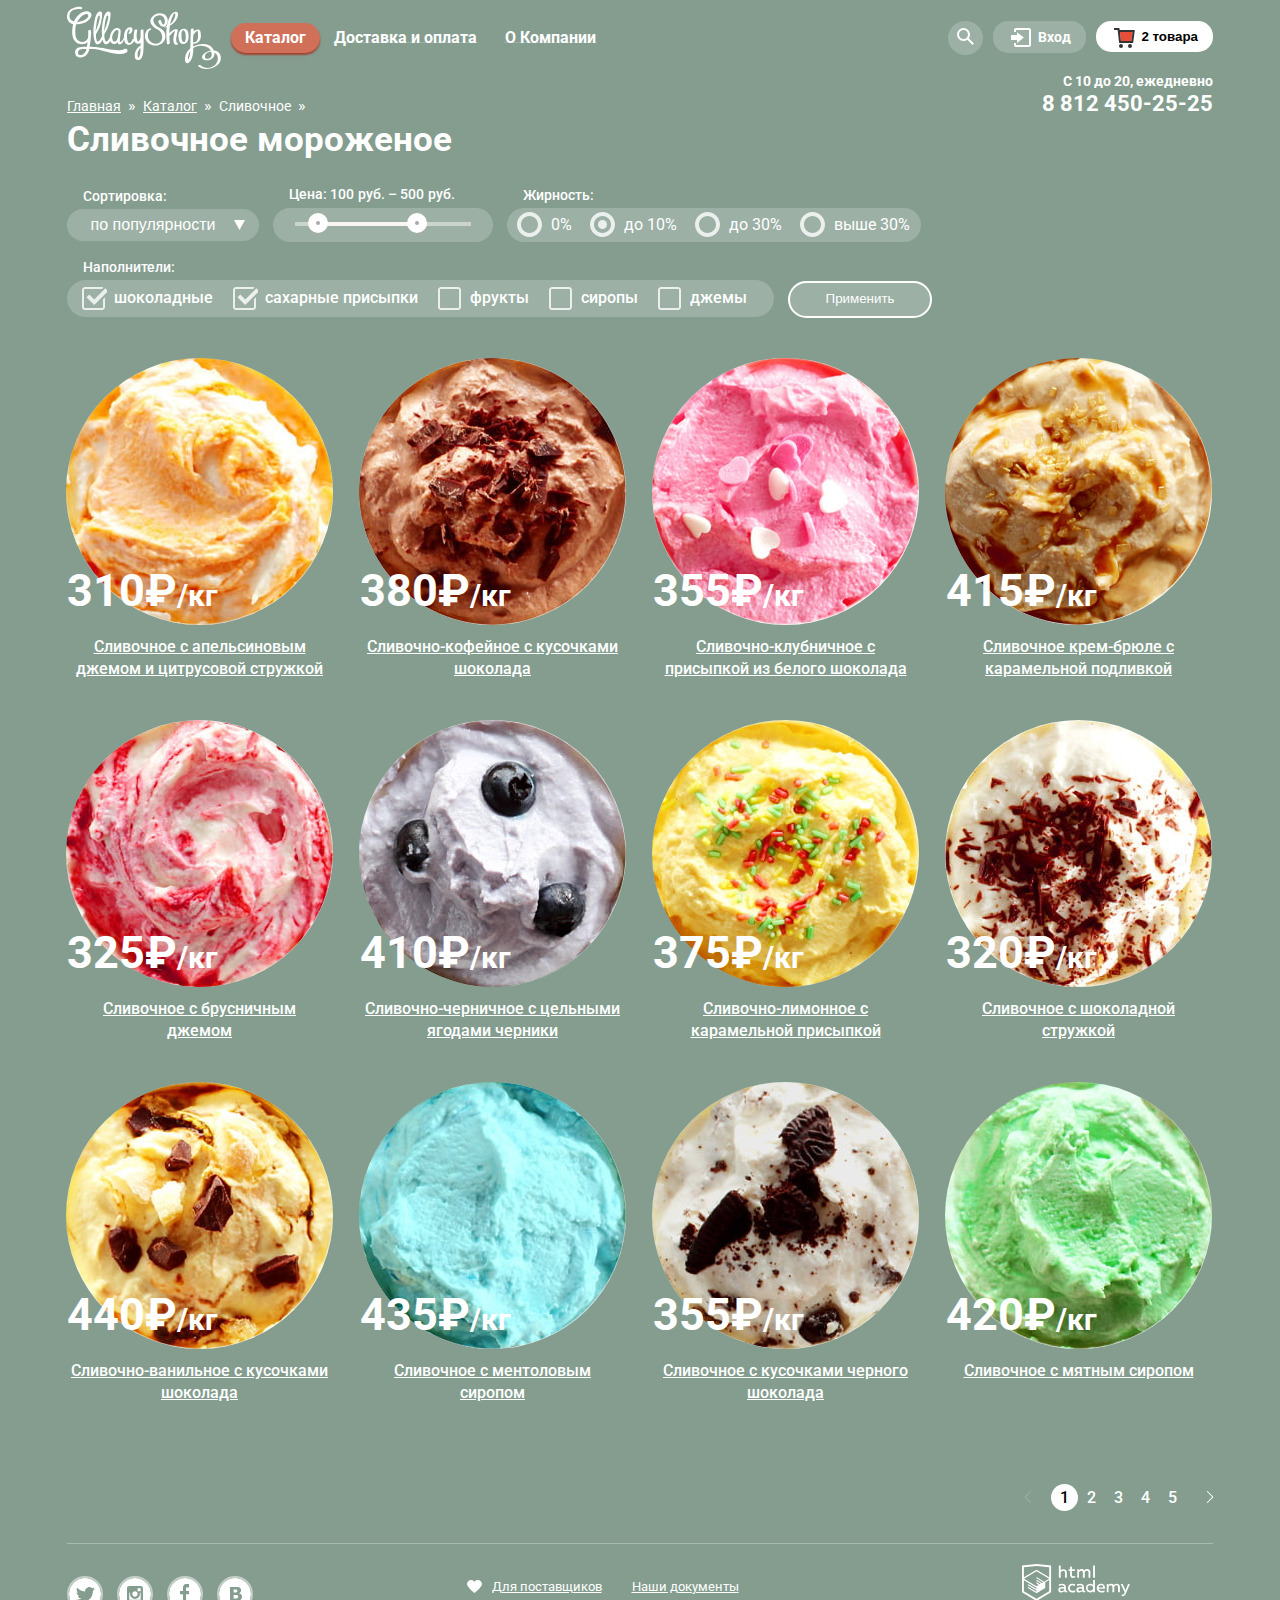
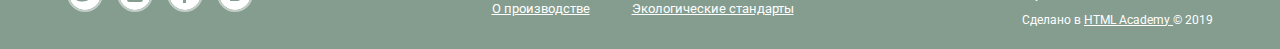
==== commit e2405125: "исправлена карта, карточка товара и сортировка фильтров" ====
--- a/catalog.html
+++ b/catalog.html
@@ -123,7 +123,8 @@
         </div>   
         <p class="header-contacts">С 10 до 20, ежедневно<br><span class="header-tel">8 812 450-25-25</span></p>
       </header>
-    <main class="container">
+    <main>
+    <div class="container">
       <ul class="breadcrumbs">
         <li><a href="index.html">Главная</a></li>
         <li><a href="">Каталог</a></li>
@@ -134,47 +135,22 @@
         <h2 class="visually-hidden">Фильтры</h2>
         <form class="filter" action="https://echo.htmlacademy.ru" method="post"> 
           <fieldset class="filter-item">
-            <legend>Сортировка:</legend>
-            <div class="filter-background">
-            <button class="filter-button-sorting">по популярности
-              <svg xmlns="http://www.w3.org/2000/svg" width="11" height="10" viewBox="0 0 11 10"><path d="M5.5 10L0 0h11"/></svg>
-            </button>            
-            <ul class="visually-hidden">
-              <li>
-                <label>
-                  <input class="filter-option-sorting" type="radio" name="sorting" value="по популярности" checked>                  
-                по популярности                
-                </label>
-              </li>
-              <li>
-                <label>
-                  <input class="filter-option-sorting" type="radio" name="sorting" value="сначала недорогие">
-                сначала недорогие
-              </label>
-              </li>
-              <li>
-                <label>
-                  <input class="filter-option-sorting" type="radio" name="sorting" value="сначала дорогие">
-                сначала дорогие
-                </label>
-              </li>
-              <li>
-                <label>
-                  <input class="filter-option-sorting" type="radio" name="sorting" value="по жирности">
-                по жирности 
-                </label>
-               </li>
-            </ul>
-          </div>
+            <legend>Сортировка:</legend>            
+              <select class="filter-button-sorting" name="sort-list">
+                <option value="by-popularity">по популярности</option>
+                <option value="cheap-first">сначала недорогие</option>
+                <option value="expensive-first">сначала дорогие</option>
+                <option value="by-fat">по жирности</option>
+              </select>                 
           </fieldset>
           <fieldset class="filter-item filter-price">
             <legend class="visually-hidden">Цена:</legend>
             <div class="range-slider">
               <div class="price-controls">
                 <span class="price-title">Цена:</span>
-                <input type="number" name="min" value="100">
+                <input type="text" name="min" value="100">
                 <span class="price-ruble"> руб. – </span>
-                <input type="number" name="max" value="500">
+                <input type="text" name="max" value="500">
                 <span class="price-ruble"> руб.</span>
               </div>
               <div class="range-slider-track">
@@ -233,7 +209,8 @@
         <button class="filter-button" type="submit">Применить</button>
       </form>
       </section>
-      <section class="catalog">
+    </div>
+      <section class="catalog container-product">
         <h2 class="visually-hidden">Список сливочного мороженого</h2>
         <ul class="catalog-list">
           <li class="catalog-item">
@@ -358,6 +335,7 @@
           </li>        
         </ul>
       </section>
+    <div class="container">
       <ul class="pagination-list">   
         <li class="pagination-item">
           <svg xmlns="http://www.w3.org/2000/svg" width="8" height="12" viewBox="0 0 8 12">
@@ -371,10 +349,11 @@
         <li class="pagination-item"><a href="">5</a></li>
         <li class="pagination-item">
           <svg xmlns="http://www.w3.org/2000/svg" width="8" height="12" viewBox="0 0 8 12">
-            <path fill="#C1C6CE" d="M7.237 5.642L1.73.132c-.2-.197-.52-.197-.717 0s-.198.52 0 .717L6.163 6l-5.15 5.15c-.2.198-.2.52 0 .717.098.1.228.148.357.148.13 0 
+            <path fill="#ffffff" d="M7.237 5.642L1.73.132c-.2-.197-.52-.197-.717 0s-.198.52 0 .717L6.163 6l-5.15 5.15c-.2.198-.2.52 0 .717.098.1.228.148.357.148.13 0 
             .26-.05.358-.148l5.51-5.51c.198-.197.198-.517 0-.715z"/></svg>
         </li>
       </ul>   
+    </div>
     </main>
     <footer class="main-footer container">    
       <ul class="footer-social">
--- a/css/style.css
+++ b/css/style.css
@@ -59,7 +59,9 @@
     right: 22px;
 }
 .contacts-button {
-    padding: 11px 27px;
+    display: block;
+    margin-top: 6px;
+    padding: 10px;
 }
 .main-navigation-list,
 .slider-list,
@@ -237,6 +239,7 @@
 }
 .search-form input{
     box-sizing: border-box;
+    -moz-box-sizing: border-box;
     min-height: 44px;
     width: 311px;
     border-radius: 5px;
@@ -267,6 +270,7 @@
 }
 .login-form input {    
     box-sizing: border-box;
+    -moz-box-sizing: border-box;
     min-height: 40px;
     width: 241px;
     border-radius: 5px;
@@ -285,7 +289,7 @@
 .login-form-articles {
     margin: 0px;
     padding: 0px; 
-    padding-left: 17px;   
+    padding-left: 12px;   
     list-style: none;
     display: inline-block;
     vertical-align: middle;
@@ -534,6 +538,7 @@
     background-size: cover;
     color: #000000;  
     box-sizing: border-box; 
+    -moz-box-sizing: border-box;
     width: 1146px;
     height: 306px;
     border-radius: 15px; 
@@ -634,15 +639,17 @@
     border-radius: 15px;  
     padding: 34px 26px;  
     box-sizing: border-box;
+    -moz-box-sizing: border-box;
 }
 .subscription p {
     margin: 0px;
     margin-bottom: 36px;
 }
 .subscription-form input {
-    width: 368px;
+    width: 365px;
     min-height: 44px;   
     box-sizing: border-box;
+    -moz-box-sizing: border-box;
     border-radius: 5px;
     box-shadow: none;
     border: solid 1px #d3d3d2;
@@ -656,38 +663,58 @@
 }
 .subscription-button {
     padding: 11px 15px;
-    margin-left: 8px;
+    margin-left: 9px;
 }
 .contacts {
-    position: relative;
-    max-width: 1200px;
-    min-width: 320px;
-    margin-right: auto;
-    margin-left: auto;   
+    position: relative;    
+    min-width: 320px;  
+    min-height: 430px;  
+    background-image: url("../img/Map.png");   
+    background-repeat: no-repeat;
+    background-position: center; 
+    background-size: cover;
+}
+.contacts-inner {
+    padding-top: 63px;
 }
 .contacts-info {
-    position: absolute;
-    top: 63px;
-    right: 27px;
-
     background-color: #ffffff;
+    box-sizing: border-box;
     max-width: 302px;
     min-height: 305px;
     border-radius: 15px;
-    padding: 0px 25px;
+    padding: 30px 25px;
+    margin-left: auto;
 }
 .contacts::before {
     content: "";
     position: absolute;
 
-    left: 266px;
-    top: 139px;
+    left: 445px;
+    top: 175px;
 
     width: 85px;
     height: 145px;  
     background-repeat: no-repeat;
     background-position: 0 0;
     background-image: url("../img/pin.svg")
+}
+.contacts-base {
+    font-size: 14px;
+    line-height: 20px; 
+    color: black; 
+    margin: 0px; 
+    padding-bottom: 18px;   
+}
+.contacts-address {
+    font-size: 18px;
+    line-height: 24px;
+    font-weight: 700; 
+}
+.contacts-tel {
+    font-size: 18px;
+    line-height: 30px;
+    font-weight: 700; 
 }
 .feedback {
     display: none;
@@ -698,6 +725,7 @@
     left: 50%;
     margin-left: -240px;
     box-sizing: border-box;
+    -moz-box-sizing: border-box;
     border: none;
     border-radius: 10px; 
     padding: 20px 24px;
@@ -723,6 +751,7 @@
 .feedback input {
     min-height: 44px;
     box-sizing: border-box;
+    -moz-box-sizing: border-box;
     min-width: 270px;
     padding: 12px 15px;  
     border-radius: 5px;
@@ -739,6 +768,7 @@
     min-height: 155px;
     width: 428px;
     box-sizing: border-box;
+    -moz-box-sizing: border-box;
     border-radius: 5px;
     padding: 11px 15px;
     border-radius: 5px;
@@ -811,8 +841,6 @@
     color: #ffffff;
     text-decoration: underline;
 }
-.footer-copyright p {
-}
 .page-title {
     font-size: 35px;
     line-height: 41px;  
@@ -835,6 +863,7 @@
     position: absolute;
     width: 100%;
     top: 100%;
+    left: 0px;
     padding-top: 10px; 
     padding-bottom: 10px;
     background-color: rgba(255, 255, 255, 0.2);
@@ -847,6 +876,13 @@
     line-height: 24px; 
     font-weight: 700px;
     padding: 12px 16px;
+}
+.container-product {
+    max-width: 1174px;
+    min-width: 320px;
+    margin: 0 auto;
+    padding-left: 13px;
+    padding-right: 13px;
 }
 .top-product-item h3,
 .catalog-item h3{
@@ -881,7 +917,7 @@
 .top-product-item a:hover,
 .catalog-item a:focus,
 .catalog-item a:hover {
-    color:#ffbc9e; 
+    color:#ffffff; 
 }
 .top-product-item::before {
     content: "";
@@ -897,8 +933,8 @@
 .catalog-item-price {
     position: absolute;
     margin: 0px;
-    top: 210px;
-    left: 0px;
+    top: 216px;
+    left: 14px;
     font-size: 45px;
     line-height: 45px;
     font-weight: 700;
@@ -928,21 +964,6 @@
 .dropdown-current a{
     background-color: #d07058;
     color: white;
-}
-.contacts-base {
-    font-size: 14px;
-    line-height: 20px; 
-    color: black; 
-    margin-top: 30px;   
-}
-.contacts-base:nth-child(2) {
-    margin-top: 20px;
-    margin-bottom: 38px;
-}
-.contacts-main {
-    font-size: 18px;
-    line-height: 24px;
-    font-weight: 700; 
 }
 .filter-button {
     line-height: 18px; 
@@ -979,11 +1000,11 @@
     flex-wrap: wrap;
     margin: 0px;
     padding: 0px;    
-    margin-bottom: 24px;
+    margin-bottom: 18px;
     align-items: center;
 }
 .filter-background {
-    padding: 7px 11px;
+    padding: 6px 11px;
     background-color: rgba(255, 255, 255, 0.2);
     border-radius: 25px;
 }
@@ -992,7 +1013,7 @@
     margin: 0px;
     padding: 0px; 
     margin-right: 14px; 
-    margin-bottom: 15px;
+    margin-bottom: 17px;
 }
 .filter-item legend {
     font-size: 14px;
@@ -1018,24 +1039,29 @@
     line-height: 18px; 
     font-weight: 500;
     text-align: center;
-    color: #ffffff;
+    color: #ffffff;  
+    box-sizing: border-box;
+    max-width: 192px;  
+    padding: 7px 36px 7px 16px;
+    background-color: rgba(255, 255, 255, 0.2);
+    border-radius: 25px;    
     vertical-align: middle;    
-    background-color: transparent;
     border: none;
+    appearance: none;
+    -webkit-appearance: none;
+    -moz-appearance: none;
+    background-image: url(../img/icon-down-dir.svg);
+    background-repeat: no-repeat;
+    background-position: 92% center;
   }
-.filter-button-sorting svg {
-      padding-left: 20px;
-  }
-.filter-button-sorting:focus,
-.filter-button-sorting:hover {
+.filter-button-sorting option {
     color: #323232;
-}
-.filter-button-sorting svg {
-    fill: white;
-}
-.filter-button-sorting:focus svg,
-.filter-button-sorting:hover svg {
-    fill: #323232;
+    padding: 0px 35px;
+}
+.filter-button-sorting:hover,
+.filter-button-sorting:focus {
+    color: #323232; 
+    background-image: url(../img/icon-down-dir-hover.svg);
 }
 .filter-option-creaminess {
     margin-right: 15px;
@@ -1123,7 +1149,7 @@
     vertical-align: top;
 }
 .price-controls input {
-    width: 38px;
+    width: 25px;
     margin: 0;  
     padding: 0px;    
     color: inherit;
@@ -1131,6 +1157,9 @@
     background: none;
     border: none;
 }
+/*.price-ruble {
+    margin-left: -10px;
+}*/
 .range-slider-track {
     position: relative; 
     min-height: 20px;  
@@ -1193,8 +1222,8 @@
 .offer-list {
     display: flex; 
     margin: 0px;
-    margin-top: 42px;
-    margin-bottom: 40px;
+    margin-top: 40px;
+    margin-bottom: 34px;
     padding: 0px;
 }
 .top-product-list,
@@ -1207,15 +1236,15 @@
 .top-product-item,
 .catalog-item {
     position: relative;
-    max-width: 267px;
-    margin-right: 26px;
+    max-width: 267px;     
+    text-align: center;
+    padding: 6px 13px 0px 13px;
+}
+.top-product-item {
     margin-bottom: 40px;
-    text-align: center;
-}
-.top-product-item:nth-child(4n),
-.catalog-item:nth-child(4n)
- {
-    margin-right: 0px;
+}
+.catalog-item {
+    margin-bottom: 34px;
 }
 .index-columns {
     display: flex;
@@ -1273,8 +1302,8 @@
 .pagination-list {
     display: flex;
     margin: 0px;  
-    margin-top: 42px;
-    padding-bottom: 30px;
+    margin-top: 46px;
+    padding-bottom: 32px;
     justify-content: flex-end; 
     border-bottom: 1px solid rgba(255, 255, 255, 0.3);
 }
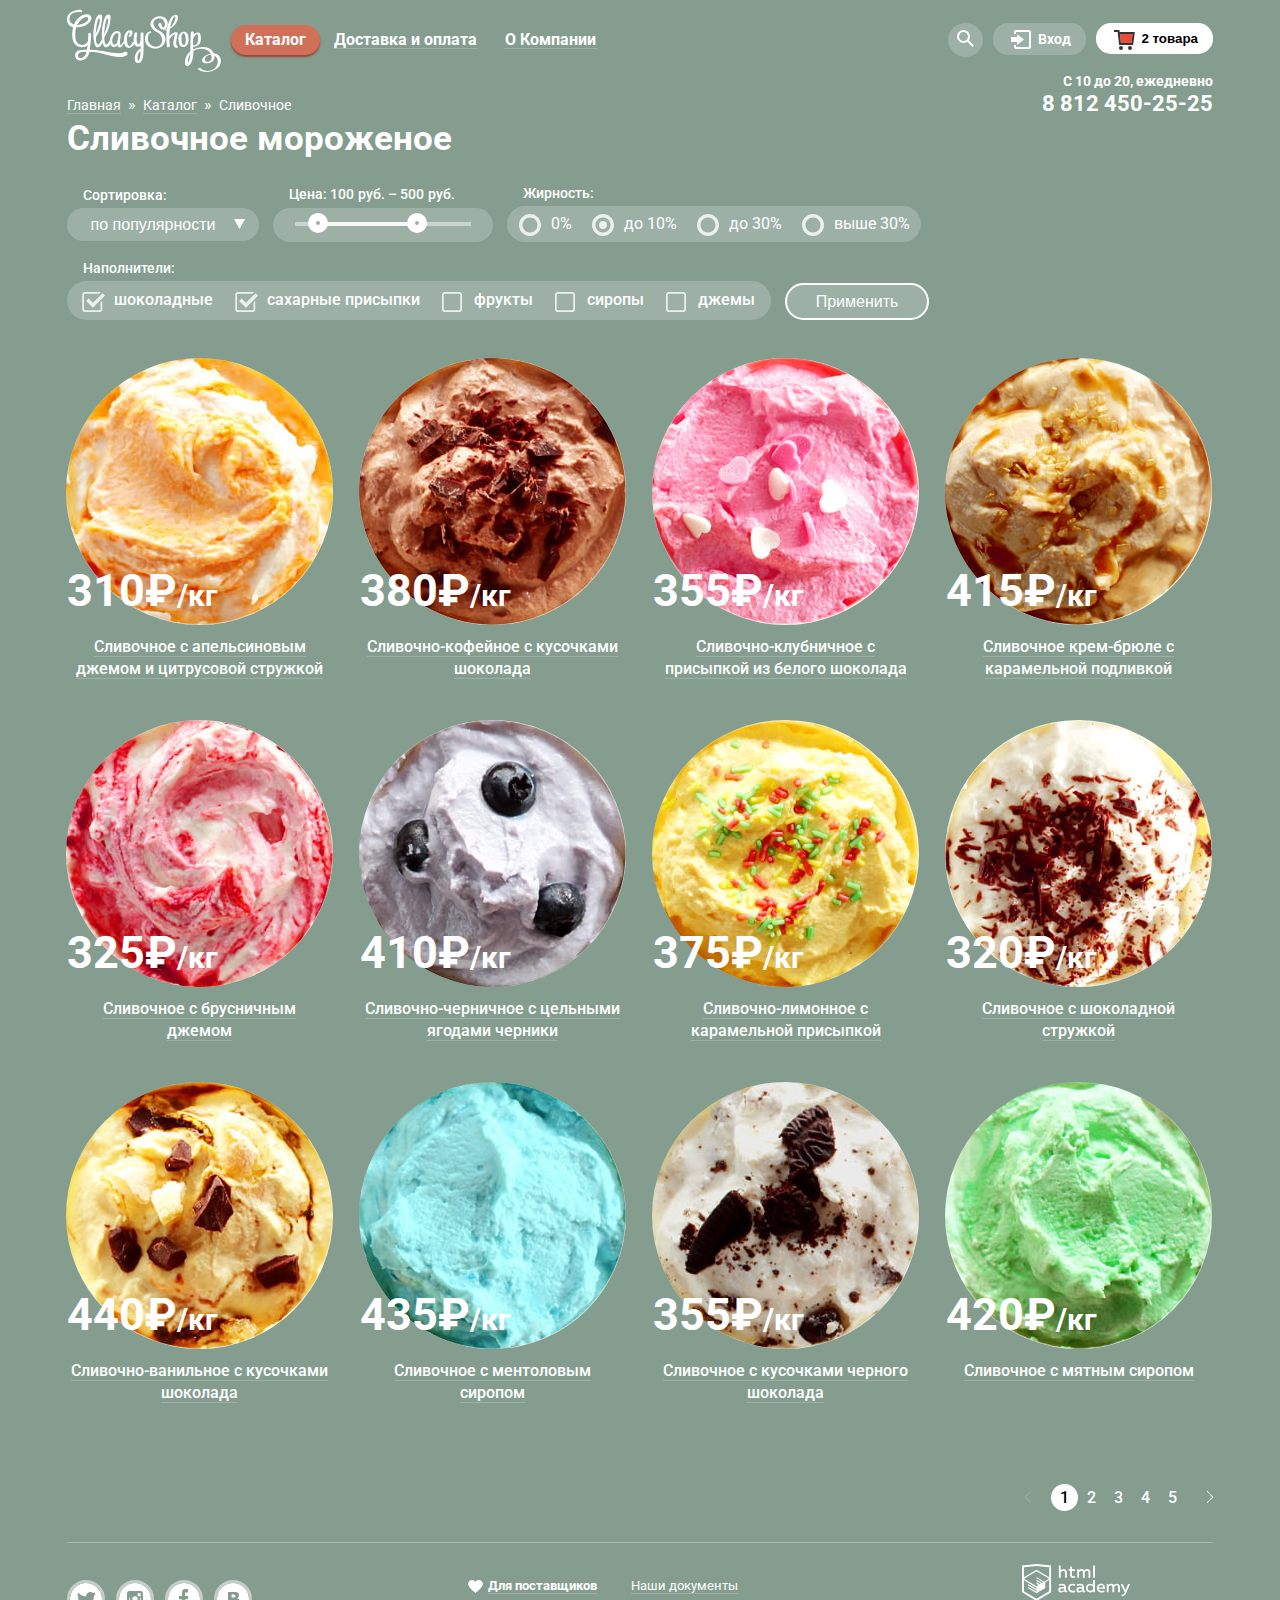
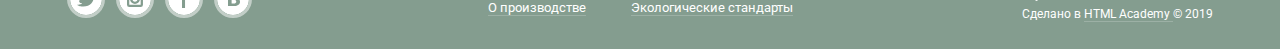
==== commit f1ef1113: "завершаем вёрстку" ====
--- a/catalog.html
+++ b/catalog.html
@@ -15,7 +15,7 @@
       </a>
       <nav class="main-navigation">        
         <ul class="main-navigation-list">
-          <li class="site-navigation-current"><a href="">Каталог</a>            
+          <li class="submenu site-navigation-current"><a href="">Каталог</a>            
             <ul class="main-navigation-dropdown-list">
               <li><a href="">Новинки</a></li>
               <li class="current-page"><a>Сливочное</a></li>
@@ -30,6 +30,7 @@
       </nav>      
       <div class="user-navigation">                
         <section class="search">  
+          <h2 class="visually-hidden">Поиск</h2>
           <button class="search-button" type="button">
             <span class="visually-hidden">Поиск</span>
             <svg xmlns="http://www.w3.org/2000/svg" xmlns:xlink="http://www.w3.org/1999/xlink" width="17" height="17" viewBox="0 0 17 17">
@@ -44,7 +45,8 @@
           </form> 
         </div>
         </section>   
-        <section class="login">        
+        <section class="login">  
+          <h2 class="visually-hidden">Логин</h2>      
           <a class="login-button" href="">
             <svg xmlns="http://www.w3.org/2000/svg" xmlns:xlink="http://www.w3.org/1999/xlink" width="21" height="19" viewBox="0 0 21 19">
               <g><path d="M6 14.875L12.917 9.5 6 4.125v2.917H-.042v4.917H6z"/><path d="M18 0H5C3.9 0 3 .9 3 2v2h2V2h13v15H5v-2H3v2c0 1.1.9 2 2 2h13c1.1 0 2-.9 2-2V2c0-1.1-.9-2-2-2z"/></g>
@@ -70,10 +72,10 @@
               </li>  
            </ul>
           </form>
-          <!--<button class="modal-close" type="button">Закрыть</button>-->
         </div>
         </section>    
         <section class="basket-full">
+          <h2 class="visually-hidden">Корзина</h2>
           <button class="basket-button-full" type="button">
             <svg class="basket-button-full-icon" xmlns="http://www.w3.org/2000/svg" width="21" height="20" viewBox="0 0 21 20">
               <path fill="#E84D37" d="M5.888 4.031L6.922 13h10.45l1.176-8.969z"/><circle fill="#343434" cx="6.984" cy="18" r="2"/>
@@ -216,7 +218,7 @@
           <li class="catalog-item">
             <a href="">
               <img src="img/product-1.jpg" width="267" height="267" alt="Мороженое теплого желтого цвета">
-              <h3>Сливочное с апельсиновым джемом и цитрусовой стружкой</h3> 
+              <h3><span class="product-name">Сливочное с апельсиновым джемом и цитрусовой стружкой</span></h3> 
             </a>
             <p class="catalog-item-price">310&#8381;<span class="catalog-item-unit">/кг</span></p>
             <div class="wrap-item-button">
@@ -226,7 +228,7 @@
           <li class="catalog-item">
             <a href="">
               <img src="img/product-2.jpg" width="267" height="267" alt="Мороженое светло-коричневого цвета">
-              <h3>Сливочно-кофейное с кусочками шоколада</h3>     
+              <h3><span class="product-name">Сливочно-кофейное с кусочками шоколада</span></h3>     
             </a>
             <p class="catalog-item-price">380&#8381;<span class="catalog-item-unit">/кг</span></p>
             <div class="wrap-item-button">
@@ -236,7 +238,7 @@
           <li class="catalog-item">
             <a href="">
               <img src="img/product-3.jpg" width="267" height="267" alt="Мороженое розового цвета с посыпкой в виде белых сердечек">
-              <h3>Сливочно-клубничное с присыпкой из белого шоколада</h3>         
+              <h3><span class="product-name">Сливочно-клубничное с присыпкой из белого шоколада</span></h3>         
             </a>
             <p class="catalog-item-price">355&#8381;<span class="catalog-item-unit">/кг</span></p>
             <div class="wrap-item-button">
@@ -246,7 +248,7 @@
           <li class="catalog-item">
             <a href="">
               <img src="img/product-4.jpg" width="267" height="267" alt="Мороженое бело-коричневого цвета">
-              <h3>Сливочное крем-брюле с карамельной подливкой</h3>       
+              <h3><span class="product-name">Сливочное крем-брюле с карамельной подливкой</span></h3>       
             </a>
             <p class="catalog-item-price">415&#8381;<span class="catalog-item-unit">/кг</span></p>
             <div class="wrap-item-button">
@@ -256,7 +258,7 @@
           <li class="catalog-item">
             <a href="">
               <img src="img/product-5.jpg" width="267" height="267" alt="Мороженое розово-белого цвета">
-              <h3>Сливочное с брусничным джемом</h3>            
+              <h3><span class="product-name">Сливочное с брусничным джемом</span></h3>            
             </a>
             <p class="catalog-item-price">325&#8381;<span class="catalog-item-unit">/кг</span></p>
             <div class="wrap-item-button">
@@ -266,7 +268,7 @@
           <li class="catalog-item">
             <a href="">
               <img src="img/product-6.jpg" width="267" height="267" alt="Мороженое светло-черничного цвета с тремя ягодами черники">
-              <h3>Сливочно-черничное с цельными ягодами черники</h3>           
+              <h3><span class="product-name">Сливочно-черничное с цельными ягодами черники</span></h3>           
             </a>
             <p class="catalog-item-price">410&#8381;<span class="catalog-item-unit">/кг</span></p>
             <div class="wrap-item-button">
@@ -276,7 +278,7 @@
           <li class="catalog-item">
             <a href="">
               <img src="img/product-7.jpg" width="267" height="267" alt="Мороженое ярко-желтого цвета с разноцветной присыпкой">
-              <h3>Сливочно-лимонное с карамельной присыпкой</h3>           
+              <h3><span class="product-name">Сливочно-лимонное с карамельной присыпкой</span></h3>           
             </a>
             <p class="catalog-item-price">375&#8381;<span class="catalog-item-unit">/кг</span></p>
             <div class="wrap-item-button">
@@ -286,7 +288,7 @@
           <li class="catalog-item">
             <a href="">
               <img src="img/product-8.jpg" width="267" height="267" alt="Мороженое белого цвета с присыпкой шоколадной стружкой">
-              <h3>Сливочное с шоколадной стружкой</h3>          
+              <h3><span class="product-name">Сливочное с шоколадной стружкой</span></h3>          
             </a>
             <p class="catalog-item-price">320&#8381;<span class="catalog-item-unit">/кг</span></p>
             <div class="wrap-item-button">
@@ -296,7 +298,7 @@
           <li class="catalog-item">
             <a href="">
               <img src="img/product-9.jpg" width="267" height="267" alt="Мороженое теплого светло-желтого цвета с кусочками шоколада">
-              <h3>Сливочно-ванильное с кусочками шоколада</h3>         
+              <h3><span class="product-name">Сливочно-ванильное с кусочками шоколада</span></h3>         
             </a>
             <p class="catalog-item-price">440&#8381;<span class="catalog-item-unit">/кг</span></p>
             <div class="wrap-item-button">
@@ -306,7 +308,7 @@
           <li class="catalog-item">
             <a href="">
               <img src="img/product-10.jpg" width="267" height="267" alt="Мороженое ярко-бирюзового цвета">
-              <h3>Сливочноe с ментоловым сиропом</h3>            
+              <h3><span class="product-name">Сливочноe с ментоловым сиропом</span></h3>            
             </a>
             <p class="catalog-item-price">435&#8381;<span class="catalog-item-unit">/кг</span></p>
             <div class="wrap-item-button">
@@ -316,7 +318,7 @@
           <li class="catalog-item">
             <a href="">
               <img src="img/product-11.jpg" width="267" height="267" alt="Мороженое белого цвета с крупными кусочками шоколада">
-              <h3>Сливочное с кусочками черного шоколада</h3>        
+              <h3><span class="product-name">Сливочное с кусочками черного шоколада</span></h3>        
             </a>
             <p class="catalog-item-price">355&#8381;<span class="catalog-item-unit">/кг</span></p>
             <div class="wrap-item-button">
@@ -326,7 +328,7 @@
           <li class="catalog-item">
             <a href="">
               <img src="img/product-12.jpg" width="267" height="267" alt="Мороженое светло-зеленого цвета">
-              <h3>Сливочное с мятным сиропом</h3>         
+              <h3><span class="product-name">Сливочное с мятным сиропом</span></h3>         
             </a>
             <p class="catalog-item-price">420&#8381;<span class="catalog-item-unit">/кг</span></p>
             <div class="wrap-item-button">
--- a/css/style.css
+++ b/css/style.css
@@ -1,12 +1,14 @@
 body {
+    min-width: 940px;
     margin: 0;
     padding: 0;
+
     font-family: 'Roboto', Arial, sans-serif;
     font-size: 16px;
     line-height: 22px;
     font-weight: 400;
-    color: #ffffff;  
-    min-width: 940px;
+    color: #ffffff; 
+
     background-color: #849d8f;
   }
 a {
@@ -20,20 +22,20 @@
     margin: -1px;
 }
 .modal   {
-    display: none;
     z-index: 1;
+
+    display: none;    
 }
 .button {
     font-size: 18px;
     line-height: 24px; 
     font-weight: 700;
     text-align: center;
-    color: #ffffff;
-    vertical-align: middle;       
+    vertical-align: middle; 
+    color: #ffffff;        
     
     background-image: linear-gradient( 90deg, rgb(231,74,53) 0%, rgb(242,104,67) 100%);    
-    box-shadow: 0px 2px 2px 0px rgba(172, 16, 0, 0.64);
-      
+    box-shadow: 0px 2px 2px 0px rgba(172, 16, 0, 0.64);     
     border: none; 
     border-radius: 45px;
 }
@@ -47,16 +49,18 @@
     background-image: linear-gradient(to bottom, rgba(0, 0, 0, 0.07), rgba(0, 0, 0, 0.07)), linear-gradient(to top, #e74a35, #f26843);
 }
 .slider-button {
+    margin-top: 34px;
+    padding: 10px 35px; 
+
     font-size: 32px;
-    line-height: 44px; 
-    padding: 10px 35px; 
-    margin-top: 34px;
-}
-.offer-button {
-    padding: 10px 18px;
+    line-height: 44px;    
+}
+.offer-button {    
     position: absolute;
     bottom: 25px;
     right: 22px;
+
+    padding: 10px 18px;
 }
 .contacts-button {
     display: block;
@@ -84,12 +88,20 @@
     font-weight: bold;
     color: #323232;
 }
+.container {
+    max-width: 1146px;
+    min-width: 320px;
+    margin: 0 auto;
+    padding-left: 27px;
+    padding-right: 27px;
+}
 .header {
-    min-height: 75px;
     position: relative;
+
+    height: 73px;    
 }
 .header-logo {
-    margin-top: 6px;
+    padding-top: 9px;
 }
 .main-navigation-list {
     display: flex;
@@ -98,58 +110,66 @@
     margin-left: 10px;    
 }
 .main-navigation-list > li {
-    margin: 0px; 
-    position: relative;  
-}
-.main-navigation a {       
+    position: relative;
+
+    margin: 0px;      
+}
+.main-navigation a {   
+    position: relative;
+
+    display: block;
+    padding: 6px 14px;
+
     line-height: 18px; 
     font-weight: 700;
-    color: #ffffff;
-    padding: 6px 14px;
-    display: block;
-    text-decoration: none;
-    position: relative;
+    color: #ffffff; 
+    
+    text-decoration: none;    
 }
 .main-navigation-item > a::before {
     content: "";
     position: absolute;
     left: 13px;
     right: 13px;
-    bottom: 10px;
+    bottom: 6px;
     height: 1px;
+
     background-color: white;
     opacity: 0.2;
 }
-.main-navigation-item > a:hover,
-.submenu > a:hover {
+.main-navigation-item > a:hover {
     background-color: #ffffff;
     color: #000000;
     border-radius: 15px;
 }
 .main-navigation-dropdown-list {
-    display: none; 
-    position: absolute;
+    position: absolute;
+    z-index: 1;
+
+    display: none;     
     width: 143px;
     padding: 0;
-    padding-top: 5px;
-    z-index: 1;
+    padding-top: 5px;    
 }
 .submenu:hover > ul {    
     display: block;
+
     border-radius: 10px;    
 }
 .main-navigation-dropdown-list a{
+    display: block;
+
     font-size: 14px;    
     line-height: 16px; 
-    font-weight: 400;
-    display: block;
+    font-weight: 400;    
     color: black;
+
+    background-color: #f8f7f4; 
     text-decoration: none;
-    background-color: #f8f7f4; 
 }
 .main-navigation-dropdown-list a:hover{ 
-    background-color: #fbded7;
     color: black;
+    background-color: #fbded7;    
 }
 .main-navigation-dropdown-list a:active{
     background-color: #f6b5a5;
@@ -175,40 +195,35 @@
 .login svg {
     fill: white;
 }
-.search-button {
+.search-button {  
+    margin-left: 10px;  
+    padding: 7px 9px;
+
     background-color: rgba(255, 255, 255, 0.2);
-    padding: 7px 9px;
-    border-radius: 50%;
-    margin-left: 10px;
+    border-radius: 50%;    
     border: none; 
 }
 .login-button {
-    display: block;
+    display: block;  
+}
+.login-button,
+.basket-button {
     position: relative;
+
+    margin-left: 10px; 
     padding-top: 8px;
+    padding-right: 15px;
     padding-bottom: 8px;    
-    padding-left: 45px;
-    padding-right: 15px;
+    padding-left: 45px;   
+
     background-color: rgba(255, 255, 255, 0.2);
-    border-radius: 15px;
-    margin-left: 10px;
-    border: none;
-}
-.basket-button {
-    display: block;
-    position: relative;
-    padding-top: 8px;
-    padding-bottom: 8px;    
-    padding-left: 45px;
-    padding-right: 15px;
-    background-color: rgba(255, 255, 255, 0.2);
-    border-radius: 15px;
-    margin-left: 10px;
+    border-radius: 15px;    
     border: none;
 }
 .search-button:hover,
 .login-button:hover {
     color: black;
+
     background-color: white;
 }
 .search-button:hover svg,
@@ -226,57 +241,64 @@
     position: relative;
 }
 .search-modal {
-    position: absolute;    
+    position: absolute;     
+    right: 0px;
+    
+    padding-top: 5px;
     background-color: transparent;
-    right: 0px;
-    padding-top: 5px;
 }
 .search-form {
     padding: 20px 15px;
+
     background-color: #f8f7f4;
     border: none;
     border-radius: 5px;
 }
 .search-form input{
-    box-sizing: border-box;
     -moz-box-sizing: border-box;
+    box-sizing: border-box;    
     min-height: 44px;
     width: 311px;
+    padding: 15px;
+
     border-radius: 5px;
     box-shadow: none;
-    border: solid 1px #d3d3d2;
-    padding: 15px;
+    border: solid 1px #d3d3d2;    
 }
 .login-modal {
-    position: absolute;    
-    background-color: transparent;  
+    position: absolute;     
     right: 0px;
+
     padding-top: 5px;
-}
-.login-form {
-    border-radius: 5px;
+    background-color: transparent;
+}
+.login-form {    
     padding-top: 20px;
-    padding-left: 19px;
     padding-right: 17px;
     padding-bottom: 22px;
+    padding-left: 19px;
+
     background-color: #f8f7f4;
+    border-radius: 5px;  
 }
 .login-form a {
-    color: black;
-    text-decoration: underline;
     font-weight: normal;
     font-size: 13px;
     line-height: 24px;
-}
-.login-form input {    
+    color: black;
+
+    text-decoration: underline;    
+}
+.login-form input {      
+    -moz-box-sizing: border-box;
     box-sizing: border-box;
-    -moz-box-sizing: border-box;
     min-height: 40px;
-    width: 241px;
+    width: 241px;    
+    padding: 13px;
+
+    border: solid 1px #d3d3d2;
     border-radius: 5px;
-    box-shadow: none;
-    border: solid 1px #d3d3d2;
-    padding: 13px;
+    box-shadow: none;    
 }
 .login-form p {
     margin: 0px;
@@ -287,12 +309,13 @@
     vertical-align: middle;
 }
 .login-form-articles {
-    margin: 0px;
-    padding: 0px; 
-    padding-left: 12px;   
-    list-style: none;
     display: inline-block;
     vertical-align: middle;
+    margin: 0px;
+    padding: 0px; 
+    padding-left: 12px; 
+
+    list-style: none;    
 }
 .search-form input::placeholder,
 .login-form input::placeholder {
@@ -304,13 +327,15 @@
 .basket-button-full {
     position: relative;    
     display: block;
-    background-color: white;
+
     padding-top: 8px;
+    padding-right: 15px;
     padding-bottom: 8px;    
     padding-left: 45px;
-    padding-right: 15px;
-    border-radius: 15px;
     margin-left: 10px;
+
+    background-color: white;
+    border-radius: 15px;    
     border: none;
 }
 .basket-product{
@@ -318,18 +343,20 @@
 }
 .basket-modal {
     position: absolute; 
-    right: 0px;  
+    right: 0px;
+
     width: 540px;    
     padding-top: 5px;
+    color: black;
+
     background-color: transparent;
     border: none;
     border-radius: 5px;
-    color: black;
-}
-.basket-close {
-    position: static;
+    
+}
+.basket-close {    
+    background-color: white;
     border: none;
-    background-color: white;
 }
 .basket-form {
     display: flex;
@@ -339,20 +366,24 @@
     padding-right: 15px;
     padding-bottom: 18px;
     padding-left: 15px;
+
     background-color: #f8f7f4;
 }
 .basket-form table {
+    padding-bottom: 13px;
+
     font-size: 13px;
     line-height: 16px; 
     font-weight: normal;
-    border-spacing: 0px 10px;
-    padding-bottom: 13px;
+
     border-bottom: 1px solid #cacac7;
+    border-spacing: 0px 10px;      
 }
 .basket-form p {  
     margin-left: auto;
     margin-right: 0; 
     margin-top: 12px;
+
     font-size: 15px;
     line-height: 18px; 
     font-weight: bold;
@@ -367,9 +398,9 @@
     margin: 0px;
 }
 .basket-form td:nth-child(3) {
+    max-width: 210px;
     padding-left: 10px;
-    padding-right: 15px;
-    max-width: 210px;
+    padding-right: 15px;    
 }
 .basket-form span {
     color: #999999;
@@ -381,11 +412,12 @@
     position: absolute;
     right: 27px;
     top: 73px;
+    margin: 0;
+
     font-size: 14px;
     line-height: 16px; 
     font-weight: bold;
     text-align: right;
-    margin: 0;
 }
 .header-tel {
     font-size: 22px;
@@ -393,8 +425,9 @@
     font-weight: bold; 
 }
 .site-wrapper {
-    margin: 0px;
     min-width: 940px;
+    margin: 0px;
+    
     background-color: #849d8f;
     background-image: url("../img/slider_1.jpg");
     background-repeat: no-repeat;
@@ -404,7 +437,7 @@
 }
 .slider {
     position: relative;
-    padding-top: 300px; 
+    padding-top: 305px; 
     text-align: center;
 }
 .slider-list {
@@ -416,11 +449,12 @@
     display: none;
 } 
 .slider-item h3 {
+    width: 700px;
+    margin: 0 auto;
+
     font-size: 60px;
     line-height: 60.5px; 
-    font-weight: 700; 
-    width: 700px;
-    margin: 0 auto;
+    font-weight: 700;     
 }
 .slider-controls {
     position: absolute;
@@ -429,7 +463,7 @@
     z-index: 20;
     
     font-size: 0;
-  }
+}
 .slider-controls label {
     display: inline-block;
     width: 17px;
@@ -442,84 +476,86 @@
     border: 2px solid #ffffff;
     border-radius: 50%;
     cursor: pointer;
-  }
+}
 .slider-controls label:hover,
 .slider-controls label:focus {
     width: 17px;
     height: 17px;
+
     background-color: rgba(248, 247, 244, 0.4);
     border: 2px solid #ffffff;
     border-radius: 50%;    
-  }
+}
 .slider-controls label:active {
     width: 17px;
     height: 17px;
+
     background-color:white;
     border: 2px solid #ffffff;
     border-radius: 50%;    
-  }
+}
   #product-1:checked ~ .site-wrapper {
     background-color: #849d8f;
     background-image: url("../img/slider_1.jpg");
-  }
-  
+}  
   #product-2:checked ~ .site-wrapper {
     background-color: #8996a6;
     background-image: url("../img/slider_2.jpg");
-  }
-  
+}  
   #product-3:checked ~ .site-wrapper {
     background-color: #9d8b84;
     background-image: url("../img/slider_3.jpg");
-  }
+}
   #product-1:checked ~ .site-wrapper #slide1,
   #product-2:checked ~ .site-wrapper #slide2,
   #product-3:checked ~ .site-wrapper #slide3 {
     display: block;
-  }
+}
   #product-1:checked ~ .site-wrapper label[for="product-1"],
   #product-2:checked ~ .site-wrapper label[for="product-2"],
   #product-3:checked ~ .site-wrapper label[for="product-3"] {
     background-color: #ffffff;
-  }
+}
 .offer-item {
     position: relative;
 }
 .offer-item:first-child {
+    width: 560px;
+    height: 229px;
+    margin-right: 26px;
+
     background: url("../img/raspberries.png") no-repeat;    
     background-color: #9c1e25;
-    background-size: cover;
+    background-size: cover;    
+    border-radius: 15px;    
+}
+.offer-item:nth-child(2) {
     width: 560px;
     height: 229px;
-    border-radius: 15px;
-    margin-right: 26px;
-}
-.offer-item:nth-child(2) {
+
     background: url("../img/chocolate.png") no-repeat;    
     background-color: #60442f;
-    background-size: cover;
-    width: 560px;
-    height: 229px;
+    background-size: cover;    
     border-radius: 15px;
 }
-.offer-item h3{
-    font-size: 35px;
-    line-height: 41px; 
-    font-weight: 700;  
-
+.offer-item h3 {
     margin: 0;
     margin-top: 16px;
     margin-left: 19px;
     margin-bottom: 15px;
-}
-.offer-item p{
-    font-size: 18px;
-    line-height: 22px; 
-    font-weight: 500; 
-    
+
+    font-size: 35px;
+    line-height: 41px; 
+    font-weight: 700;      
+}
+.offer-item p {
     margin: 0;
     margin-left: 19px; 
     max-width: 520px;   
+
+    font-size: 18px;
+    line-height: 22px; 
+    font-weight: 500;     
 }
 .footer-links a:hover,
 .footer-copyright a:hover,
@@ -532,28 +568,31 @@
     color: #e84d37;
 }
 .features {
-    background-color: #EEE2C9;
-    background-image: url("../img/background-waffle.jpg");
-    background-repeat: no-repeat;
-    background-size: cover;
-    color: #000000;  
+    -moz-box-sizing: border-box;
     box-sizing: border-box; 
-    -moz-box-sizing: border-box;
     width: 1146px;
     height: 306px;
-    border-radius: 15px; 
+    margin-bottom: 40px;
     padding-top: 25px;
     padding-right: 20px;
     padding-bottom: 26px;
     padding-left: 20px;
-    margin-bottom: 40px;
+
+    color: #000000;  
+
+    background-color: #EEE2C9;
+    background-image: url("../img/background-waffle.jpg");
+    background-repeat: no-repeat;
+    background-size: cover;    
+    border-radius: 15px;     
 }
 .features-subtitle {
+    margin: 0px; 
+    margin-bottom: 20px;
+
     font-size: 24px;
     line-height: 30px; 
-    font-weight: 500; 
-    margin: 0px; 
-    margin-bottom: 20px;
+    font-weight: 500;     
 }
 .features-list {
     display: flex;
@@ -598,22 +637,25 @@
     margin-right: 25px;
 }
 .news {
+    width: 560px;
+    height: 220px;
+
+    color: #000000;
+
     background-color: #ffffff;
     background-image: url("../img/background-strawberry.jpg");
     background-repeat: no-repeat;
-    background-size: cover;
-    color: #000000;
-    width: 560px;
-    height: 220px;
+    background-size: cover;    
     border-radius: 15px;
 }
 .news h2 {
-    font-size: 16px;
-    font-weight: 500; 
     margin: 0;
     padding: 0;
     margin-left: 20px;
     margin-top: 23px;
+
+    font-size: 16px;
+    font-weight: 500;     
 }
 .news h3 {
     max-width: 285px;
@@ -622,53 +664,59 @@
     margin-left: 20px;
 }
 .news a {
+    color: #000000;
+
     font-size: 24px;
     line-height: 30px; 
     font-weight: 700; 
+
+    text-decoration: underline;    
+}
+.subscription {    
+    -moz-box-sizing: border-box;
+    box-sizing: border-box;
+    width: 560px;
+    height: 220px;
+    padding: 34px 26px; 
+
     color: #000000;
-    text-decoration: underline;    
-}
-.subscription {
+
     background-color: #f8f7f4;
     background-image: url("../img/background-mail.jpg.png");
     background-repeat: no-repeat;
-    background-size: cover;
-    color: #000000;
-    width: 560px;
-    height: 220px;
-    border-radius: 15px;  
-    padding: 34px 26px;  
+    background-size: cover;    
+    border-radius: 15px;     
+}
+.subscription p {
+    margin: 0px;
+    margin-bottom: 36px;
+}
+.subscription-form input {    
+    -moz-box-sizing: border-box;
     box-sizing: border-box;
-    -moz-box-sizing: border-box;
-}
-.subscription p {
-    margin: 0px;
-    margin-bottom: 36px;
-}
-.subscription-form input {
     width: 365px;
-    min-height: 44px;   
-    box-sizing: border-box;
-    -moz-box-sizing: border-box;
-    border-radius: 5px;
-    box-shadow: none;
+    min-height: 44px;  
+    padding: 9px 15px;    
+    
+    border-radius: 5px;    
     border: solid 1px #d3d3d2;
-    padding: 9px 15px;
+    box-shadow: none;    
 }
 .subscription input::placeholder {   
     font-size: 16px;
-    line-height: 24px;  
-    color: #999999; 
-    font-weight: normal;       
+    line-height: 24px;      
+    font-weight: normal;
+    color: #999999;        
 }
 .subscription-button {
-    padding: 11px 15px;
     margin-left: 9px;
+    padding: 11px 15px;    
 }
 .contacts {
     position: relative;    
     min-width: 320px;  
-    min-height: 430px;  
+    min-height: 430px; 
+
     background-image: url("../img/Map.png");   
     background-repeat: no-repeat;
     background-position: center; 
@@ -678,33 +726,35 @@
     padding-top: 63px;
 }
 .contacts-info {
-    background-color: #ffffff;
     box-sizing: border-box;
     max-width: 302px;
-    min-height: 305px;
+    min-height: 305px; 
+    margin-left: auto;   
+    padding: 30px 25px;  
+
+    background-color: #ffffff;
     border-radius: 15px;
-    padding: 30px 25px;
-    margin-left: auto;
 }
 .contacts::before {
     content: "";
     position: absolute;
-
     left: 445px;
     top: 175px;
 
     width: 85px;
     height: 145px;  
+
     background-repeat: no-repeat;
     background-position: 0 0;
     background-image: url("../img/pin.svg")
 }
 .contacts-base {
+    margin: 0px; 
+    padding-bottom: 18px;
+
     font-size: 14px;
     line-height: 20px; 
-    color: black; 
-    margin: 0px; 
-    padding-bottom: 18px;   
+    color: black;        
 }
 .contacts-address {
     font-size: 18px;
@@ -716,27 +766,30 @@
     line-height: 30px;
     font-weight: 700; 
 }
-.feedback {
-    display: none;
+.feedback {    
     position: fixed;
-    background-color: #f8f7f4;  
-    width: 478px;  
     top: 340px;
     left: 50%;
+    z-index: 2;    
+
+    display: none;    
+    -moz-box-sizing: border-box;    
+    box-sizing: border-box;
+    width: 478px;      
     margin-left: -240px;
-    box-sizing: border-box;
-    -moz-box-sizing: border-box;
-    border: none;
-    border-radius: 10px; 
     padding: 20px 24px;
     padding-bottom: 27px; 
-    z-index: 2;       
+    
+    background-color: #f8f7f4;  
+    border: none;
+    border-radius: 10px;        
 }
 .feedback h2 {
+    padding: 0px;
+    margin: 0px;
+    margin-bottom: 22px;
+
     color: black;
-    padding: 0px;
-    margin: 0px;
-    margin-bottom: 22px;
 }
 .feedback-form {
     display: flex;
@@ -749,34 +802,36 @@
     margin-bottom: 20px;
 }
 .feedback input {
-    min-height: 44px;
+    -moz-box-sizing: border-box;
     box-sizing: border-box;
-    -moz-box-sizing: border-box;
+    min-height: 44px;    
     min-width: 270px;
-    padding: 12px 15px;  
-    border-radius: 5px;
+    padding: 12px 15px; 
+
+    border-radius: 5px;    
+    border: solid 1px #d3d3d2;
     box-shadow: none;
-    border: solid 1px #d3d3d2;
 }
 .feedback input::placeholder {
     font-size: 16px;
-    line-height: 24px;  
-    color: #999999;
-    font-weight: normal;     
+    line-height: 24px;      
+    font-weight: normal; 
+    color: #999999;    
 }
 .feedback textarea {
+    -moz-box-sizing: border-box;
+    box-sizing: border-box;
     min-height: 155px;
     width: 428px;
-    box-sizing: border-box;
-    -moz-box-sizing: border-box;
-    border-radius: 5px;
     padding: 11px 15px;
-    border-radius: 5px;
-    box-shadow: none;
-    border: solid 1px #d3d3d2;
+
     font-size: 16px;
     line-height: 24px;  
     color: #999999;    
+    
+    border: solid 1px #d3d3d2;
+    border-radius: 5px;
+    box-shadow: none;    
 }
 .feedback button {
     padding: 10px 20px;
@@ -787,8 +842,10 @@
     position: absolute;
     top:  5px;
     right: 12px;
+
     width: 18px;
     height: 17px;
+
     border: 0;
 }
 .feedback-open {
@@ -802,21 +859,22 @@
 }
 .social-button svg {
     border-radius: 50%;
-    border: 2px solid rgba(255, 255, 255, 0.5)
+    border: 3px solid rgba(255, 255, 255, 0.5)
 }
 .social-button svg:hover {
     border-radius: 50%;
-    border: 2px solid rgba(255, 255, 255, 0.7);
-}
-.footer-link a{
+    border: 3px solid rgba(255, 255, 255, 0.7);
+}
+.footer-link a{  
     font-size: 13px;
     line-height: 18px;
     font-weight: 400;   
     color: #ffffff;
-    text-decoration: underline;
-    padding-left: 30px;    
-}
-.footer-link-special{
+
+    text-decoration: none;   
+    border-bottom: 1px solid rgba(255, 255, 255, 0.2);
+}
+.footer-link-special a{
     font-weight: 700;
 }
 .footer-links {
@@ -825,57 +883,68 @@
 .footer-link-special::before {
     content: "";
     position: absolute;
-    top: 5px;
-    left: 5px;
+    top: 6px;
+    left: 30px;
 
     width: 15px;
     height: 15px;  
+
     background-repeat: no-repeat;
     background-position: 0 0;
     background-image: url("../img/heart.svg");
 }
 .footer-copyright {
-    font-size: 12px;    
+    font-size: 12px;  
+    line-height: 16px;  
 }
 .footer-copyright a {
     color: #ffffff;
-    text-decoration: underline;
+    text-decoration: none;
+    
+}
+.footer-copyright a:not(.html-logo) {   
+    border-bottom: 1px solid rgba(255, 255, 255, 0.2);    
 }
 .page-title {
+    margin: 0px;
+    padding: 0px;
+    margin-bottom: 26px;
+
     font-size: 35px;
     line-height: 41px;  
-    font-weight: 700;  
-    margin: 0px;
-    padding: 0px;
-    margin-bottom: 26px;
+    font-weight: 700;    
 }
 .breadcrumbs a {
     font-size: 14px;
     line-height: 16px;       
     color: #ffffff;
-    text-decoration: underline;
+    text-decoration: none;
+    border-bottom: 1px solid rgba(255, 255, 255, 0.2);
 }
 .breadcrumbs-current a{
-    text-decoration: none;
+    border-bottom: none;
 }
 .wrap-item-button {
-    display: none;
-    position: absolute;
-    width: 100%;
+    position: absolute;
     top: 100%;
     left: 0px;
+    z-index: 1;  
+
+    display: none;    
+    width: 100%;    
     padding-top: 10px; 
     padding-bottom: 10px;
+
     background-color: rgba(255, 255, 255, 0.2);
-    border-radius: 0 0 15px 15px; 
-    z-index: 1;  
+    border-radius: 0 0 15px 15px;     
 }
 .item-button {
     margin: 0px;
+    padding: 12px 16px;
+
     font-size: 18px;
     line-height: 24px; 
-    font-weight: 700px;
-    padding: 12px 16px;
+    font-weight: 700px;    
 }
 .container-product {
     max-width: 1174px;
@@ -886,12 +955,13 @@
 }
 .top-product-item h3,
 .catalog-item h3{
+    margin: 0px;
+    margin-top: 5px;  
+    padding: 0px 5px; 
+
     font-size: 16px;
     line-height: 22px;
-    font-weight: 500;  
-    margin: 0px;
-    margin-top: 5px;  
-    padding: 0px 5px; 
+    font-weight: 500;      
 }
 .top-product-item img,
 .catalog-item img{    
@@ -900,7 +970,10 @@
 .top-product-item a,
 .catalog-item a {
     color: #ffffff;
-    text-decoration: underline;
+    text-decoration: none;
+}
+.product-name {
+    border-bottom: 1px solid rgba(255, 255, 255, 0.2);
 }
 .catalog-item:hover .wrap-item-button,
 .top-product-item:hover .wrap-item-button {
@@ -908,10 +981,12 @@
 }
 .catalog-list li:hover,
 .top-product-list li:hover {
+    display: flex;
+
+    text-align: center;
+
     background-color: rgba(255, 255, 255, 0.2);
-    border-radius: 15px 15px 0 0;
-    text-align: center;
-    display: flex;
+    border-radius: 15px 15px 0 0;    
 }
 .top-product-item a:focus,
 .top-product-item a:hover,
@@ -925,6 +1000,7 @@
 
     width: 65px;
     height: 65px;  
+
     background-repeat: no-repeat;
     background-position: 0 0;
     background-image: url("../img/hit.svg");
@@ -932,9 +1008,11 @@
 .top-product-item-price,
 .catalog-item-price {
     position: absolute;
-    margin: 0px;
     top: 216px;
     left: 14px;
+
+    margin: 0px;
+    
     font-size: 45px;
     line-height: 45px;
     font-weight: 700;
@@ -948,7 +1026,7 @@
 .breadcrumbs {
     display: flex;    
 }
-.site-navigation-current > a{   
+.site-navigation-current > a {   
     text-decoration: none; 
      
     background-color: #d07058;   
@@ -961,11 +1039,16 @@
 .site-navigation-current > a::before {
     content: none;
 }
-.dropdown-current a{
+.dropdown-current a {
     background-color: #d07058;
     color: white;
 }
 .filter-button {
+    width: 144px;
+    height: 37px; 
+    margin-top: 5px; 
+
+    font-size: 16px;
     line-height: 18px; 
     font-weight: 500;
     text-align: center;
@@ -974,10 +1057,7 @@
   
     background-color: rgba(255, 255, 255, 0.2);
     border: solid 2px #ffffff;
-    border-radius: 20px;
-    width: 144px;
-    height: 37px; 
-    margin-top: 5px;     
+    border-radius: 20px;        
 }
 .filter-button:focus,
 .filter-button:hover {
@@ -998,29 +1078,33 @@
 .filter {
     display: flex;
     flex-wrap: wrap;
+
     margin: 0px;
     padding: 0px;    
-    margin-bottom: 18px;
+    margin-bottom: 14px;
     align-items: center;
 }
 .filter-background {
-    padding: 6px 11px;
+    padding: 7px 11px;
+
     background-color: rgba(255, 255, 255, 0.2);
     border-radius: 25px;
 }
-.filter-item {
-    border: none;  
+.filter-item {    
     margin: 0px;
     padding: 0px; 
     margin-right: 14px; 
-    margin-bottom: 17px;
+    margin-bottom: 18px;
+
+    border: none;  
 }
 .filter-item legend {
+    padding-left: 16px;
+    margin-bottom: 5px;
+
     font-size: 14px;
     line-height: 16px;
-    font-weight: 500;  
-    padding-left: 16px;
-    margin-bottom: 5px;
+    font-weight: 500;     
 }
 .filter-price legend{
     margin: 0px;
@@ -1033,30 +1117,36 @@
 .fillers-list li {
     min-height: 22px;
     padding-top: 3px;
-    margin-right: 16px;
+    margin-right: 18px;
+}
+.fillers-list li:last-child {
+    margin-right: 5px;
 }
 .filter-button-sorting {
+    max-width: 192px;  
+    padding: 8px 36px 7px 16px;
+
     line-height: 18px; 
     font-weight: 500;
     text-align: center;
+    vertical-align: middle;    
     color: #ffffff;  
+
     box-sizing: border-box;
-    max-width: 192px;  
-    padding: 7px 36px 7px 16px;
+    
     background-color: rgba(255, 255, 255, 0.2);
-    border-radius: 25px;    
-    vertical-align: middle;    
+    border-radius: 25px;      
     border: none;
-    appearance: none;
     -webkit-appearance: none;
     -moz-appearance: none;
+    appearance: none;    
     background-image: url(../img/icon-down-dir.svg);
     background-repeat: no-repeat;
     background-position: 92% center;
-  }
-.filter-button-sorting option {
+}
+.filter-button-sorting option {    
+    padding: 0px 35px;
     color: #323232;
-    padding: 0px 35px;
 }
 .filter-button-sorting:hover,
 .filter-button-sorting:focus {
@@ -1070,18 +1160,22 @@
     margin-right: 0px;
 }
 .filter-option-creaminess input {
-    appearance: none;
-    -webkit-appearance: none;
     position: relative;
     padding-left: 25px;
+
+    -webkit-appearance: none; 
+    -moz-appearance: none;
+    appearance: none;   
 }
 .filter-option-creaminess input::before {
     content: "";
     position: absolute;
-    left: -6px;
-    top: -18px;
-    width: 25px;
-    height: 25px;
+    left: -4px;
+    top: -15px;
+
+    width: 22px;
+    height: 22px;
+
     background-image: url(../img/radio-off.svg);      
     background-repeat: no-repeat;   
     opacity: 0.8;  
@@ -1089,27 +1183,32 @@
 .filter-option-creaminess input:checked::before  {
     content: "";
     position: absolute;
-    left: -6px;
-    top: -18px;
-    width: 25px;
-    height: 25px;
+    left: -4px;
+    top: -15px;
+
+    width: 22px;
+    height: 22px;
     background-image: url(../img/radio-on.svg);      
     background-repeat: no-repeat; 
     opacity: 0.8; 
 }
 .filter-option-filler {
-    appearance: none;
-    -webkit-appearance: none;
     position: relative;
     padding-left: 25px;
+
+    -webkit-appearance: none; 
+    -moz-appearance: none;
+    appearance: none;       
 }
 .filter-option-filler::before {
     content: "";
     position: absolute;
     left: 0px;
-    top: -13px;
-    width: 25px;
-    height: 25px;
+    top: -10px;
+
+    width: 20px;
+    height: 20px;
+
     background-image: url(../img/checkbox-off.svg);      
     background-repeat: no-repeat; 
     opacity: 0.8;
@@ -1118,9 +1217,11 @@
     content: "";
     position: absolute;
     left: 0px;
-    top: -13px;
-    width: 25px;
-    height: 25px;
+    top: -10px;
+
+    width: 24px;
+    height: 20px;
+
     background-image: url(../img/checkbox-on.svg);      
     background-repeat: no-repeat; 
     opacity: 0.8;     
@@ -1136,56 +1237,63 @@
     opacity: 0.4;
 }
 .range-slider  {
-    margin: 0px;
     max-width: 220px;
+    margin: 0px;    
 }
 .price-controls {
-    display: inline-block;  
+    display: inline-block;
+    padding-left: 16px;    
+    margin-bottom: 5px;  
+    
     font-size: 14px;
     line-height: 16px;
-    font-weight: 500;  
-    padding-left: 16px;    
-    margin-bottom: 5px;
+    font-weight: 500;     
     vertical-align: top;
 }
 .price-controls input {
     width: 25px;
     margin: 0;  
-    padding: 0px;    
+    padding: 0px; 
+
     color: inherit;
     font: inherit;  
     background: none;
     border: none;
 }
-/*.price-ruble {
-    margin-left: -10px;
-}*/
 .range-slider-track {
     position: relative; 
-    min-height: 20px;  
+
+    min-height: 20px; 
     padding: 7px 22px;
+
     background-color: rgba(255, 255, 255, 0.2);
     border-radius: 25px;       
 }
 .range-slider-track .scale {
     position: relative;
+
     width: 176px;
     height: 4px; 
-    background: rgba(248, 247, 244, 0.5);    
-    margin-top: 7px;    
+    margin-top: 7px;   
+
+    background: rgba(248, 247, 244, 0.5);       
 }  
 .range-slider-track .bar {
     position: absolute;
     left: 25px;
+
     width: 107px;
     height: 4px;
+
     background: #f8f7f4;
 }  
 .range-slider-pin {
     position: absolute;
-    top: 5px;    
+    top: 5px; 
+
     width: 20px;
     height: 22px;
+
     background-image: url(../img/filter-button.svg);      
     background-repeat: no-repeat; 
     cursor: pointer;    
@@ -1201,13 +1309,6 @@
     font-weight: 500;  
     color: #ffffff;
 }
-.container {
-    max-width: 1146px;
-    min-width: 320px;
-    margin: 0 auto;
-    padding-left: 27px;
-    padding-right: 27px;
-}
 .header-wrap {
     display: flex;   
     align-items: center;   
@@ -1215,14 +1316,15 @@
 .user-navigation {
     display: flex;
     flex-wrap: wrap;
-    margin: 0px;
-    margin-left: auto;
     justify-content: flex-end;
+
+    margin: 0px;
+    margin-left: auto;    
 }
 .offer-list {
     display: flex; 
     margin: 0px;
-    margin-top: 40px;
+    margin-top: 38px;
     margin-bottom: 34px;
     padding: 0px;
 }
@@ -1236,9 +1338,11 @@
 .top-product-item,
 .catalog-item {
     position: relative;
-    max-width: 267px;     
+
+    max-width: 267px;    
+    padding: 6px 13px 0px 13px;
+
     text-align: center;
-    padding: 6px 13px 0px 13px;
 }
 .top-product-item {
     margin-bottom: 40px;
@@ -1248,14 +1352,14 @@
 }
 .index-columns {
     display: flex;
-    margin-bottom: 39px;
     justify-content: space-between;
+    margin-bottom: 39px;   
 }
 .main-footer {
     display: flex;
     align-items: center;
-    min-height: 105px;
     justify-content: space-between;
+    min-height: 106px;    
 }
 .footer-social {
     display: flex;
@@ -1263,8 +1367,11 @@
     margin-right: auto;
     padding: 0px;
 }
-.social-button {
-    padding-right: 14px;
+.social-button a {
+    display: block;
+    height: 32px;
+    width: 32px;
+    margin-right: 17px;
 }
 .footer-social li:last-child {
     padding-right: 0px;
@@ -1272,14 +1379,15 @@
 .footer-links {
     display: flex;
     flex-wrap: wrap;
+    width: 380px;
     margin: 0px;  
     padding: 0px;
-    margin-right: 12px;
-    width: 340px;    
+    padding-left: 30px;
 }
 .footer-link {
+    min-width: 123px;   
     text-align: left; 
-    min-width: 140px;   
+    padding-left: 20px;     
 }
 .footer-copyright { 
     margin-left: auto;
@@ -1287,36 +1395,41 @@
 .footer-copyright p {
     margin: 0px;
     padding: 0px;
+    padding-bottom: 8px;
 }
 .breadcrumbs {
-    margin: 0px;
+    margin: 0px;    
+    margin-top: 21px;
+    margin-bottom: 2px;
     padding: 0px; 
-    margin-top: 19px;
-    margin-bottom: 2px;
-}
-.breadcrumbs li::after {
+}
+.breadcrumbs li:not(:last-child)::after {
+    content:"»";
     padding-left: 7px;
-    padding-right: 7px;
-    content:"»";
+    padding-right: 7px;    
 }
 .pagination-list {
     display: flex;
+    justify-content: flex-end; 
     margin: 0px;  
     margin-top: 46px;
-    padding-bottom: 32px;
-    justify-content: flex-end; 
+    padding-bottom: 31px;
+   
     border-bottom: 1px solid rgba(255, 255, 255, 0.3);
 }
 .pagination-item {
+    position: relative;
+
     width: 27px;
     height: 27px;
-    position: relative;
+    
     cursor: pointer; 
 }
-.pagination-item a {    
+.pagination-item a {   
+    display: block; 
     width: 100%;
     height: 100%;
-    display: block;
+    
     line-height: 27px;  
     text-align: center;         
 }
@@ -1325,10 +1438,11 @@
 }
 .paginator-item-current::before {
     content: "";
-    position: absolute;
-    background-color: transparent;         
+    position: absolute;           
     width: 100%;
     height: 100%;
+
+    background-color: transparent;  
 }
 .paginator-item-current {
     background-color: white;
@@ -1338,19 +1452,23 @@
 .pagination-item:not(:first-child):not(:last-child):focus::before{
     content: "";
     position: absolute;
-    background-color: rgba(255, 255, 255, 0.2);    
-    border-radius: 50%;      
+     
     width: 100%;
     height: 100%;
+
+    background-color: rgba(255, 255, 255, 0.2);    
+    border-radius: 50%;     
 }
 .pagination-item:not(:first-child):not(:last-child):active::before {
     content: "";
     position: absolute;
-    background-color: white;    
-    border-radius: 50%;      
+
     width: 100%;
     height: 100%;
     color: black;
+
+    background-color: white;    
+    border-radius: 50%;      
 }
 .pagination-item:first-child svg{
     transform: scale(-1, 1);
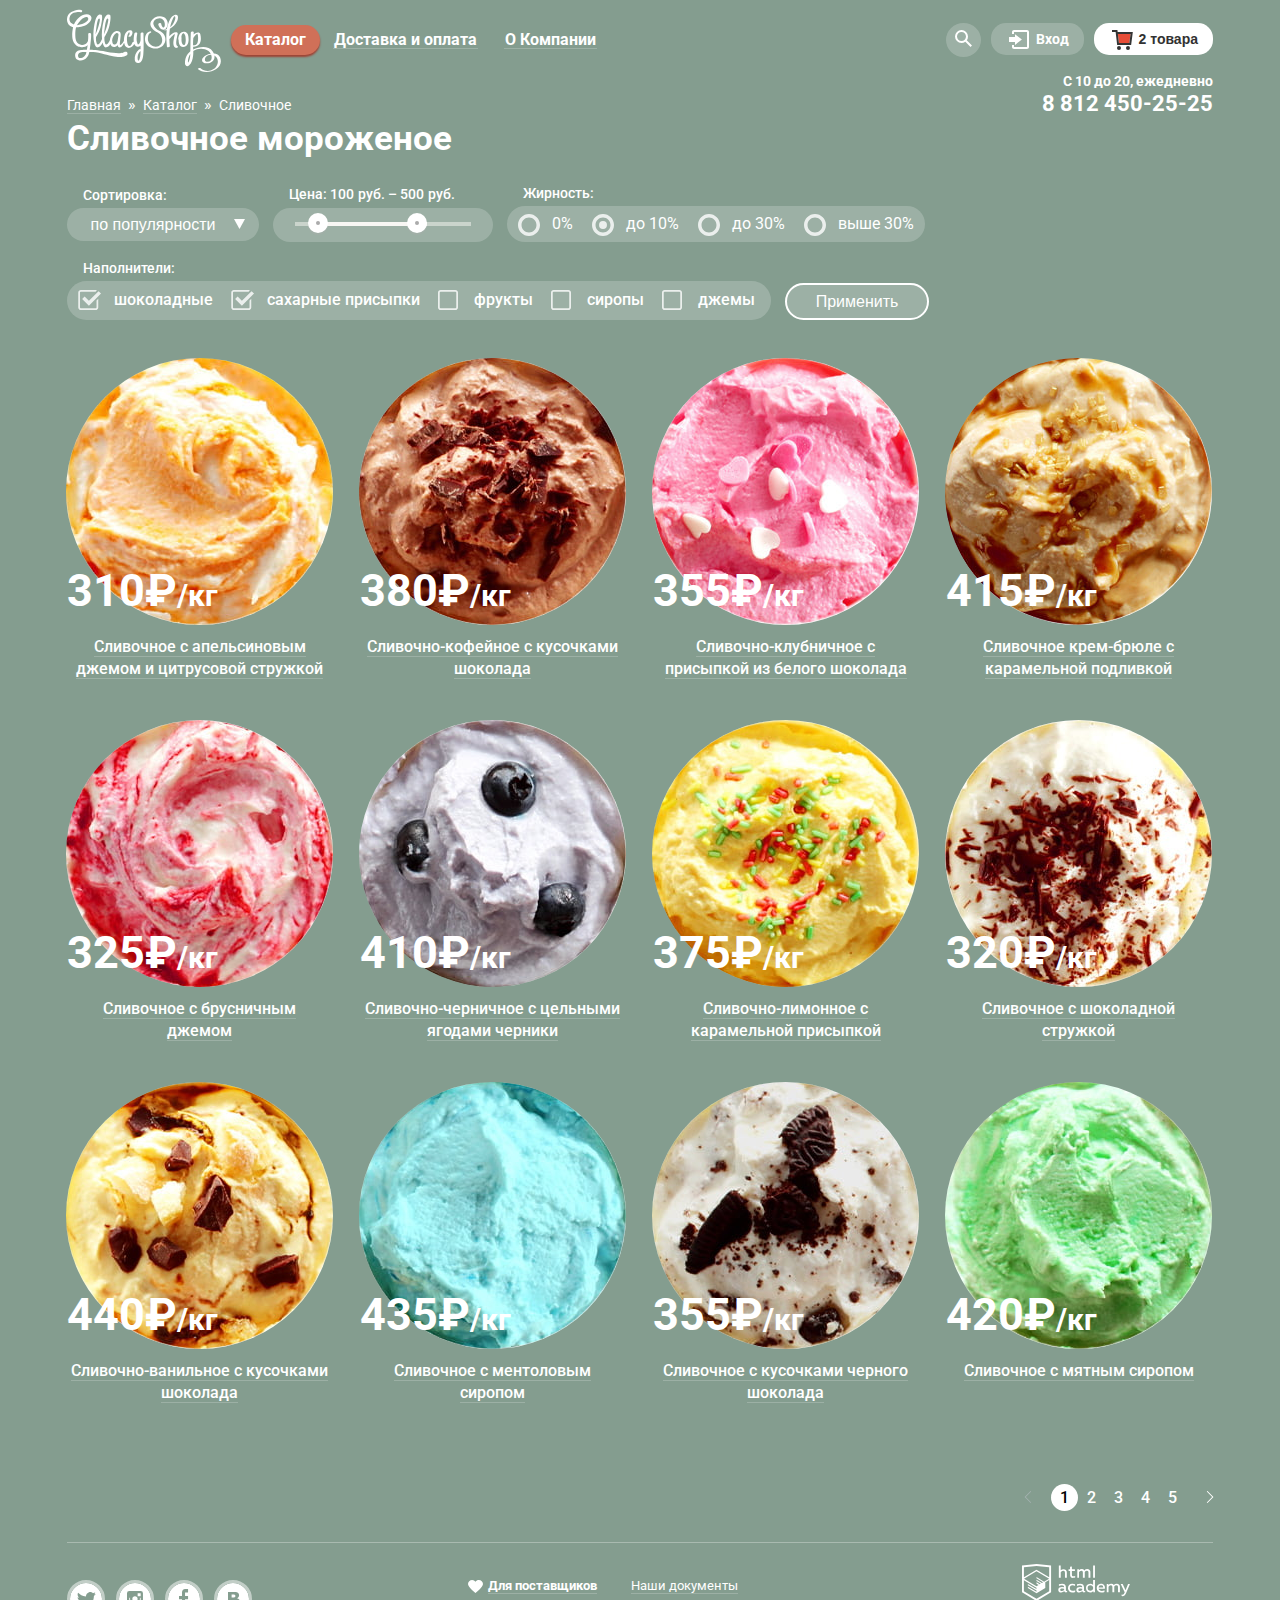
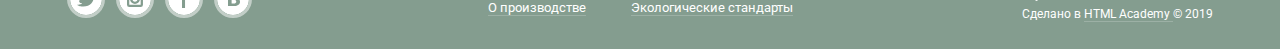
==== commit f283ad9d: "оживляем интерактивные элементы" ====
--- a/catalog.html
+++ b/catalog.html
@@ -123,7 +123,7 @@
         </section>  
         </div> 
         </div>   
-        <p class="header-contacts">С 10 до 20, ежедневно<br><span class="header-tel">8 812 450-25-25</span></p>
+        <p class="header-contacts">С 10 до 20, ежедневно<br><a class="header-tel" href="tel:88124502525">8 812 450-25-25</a></p>
       </header>
     <main>
     <div class="container">
@@ -166,19 +166,15 @@
           </fieldset>
           <fieldset class="filter-item">
             <legend>Жирность:</legend>
-            <div class="filter-background">
-            <label class="filter-option-creaminess">
-              <input type="radio" name="creaminess" value="0%">0%
-            </label>
-            <label class="filter-option-creaminess">
-              <input type="radio" name="creaminess" value="до 10%" checked>до 10%
-            </label>
-            <label class="filter-option-creaminess">
-              <input type="radio" name="creaminess" value="до 30%">до 30%
-            </label>
-            <label class="filter-option-creaminess">
-              <input type="radio" name="creaminess" value="до 30%">выше 30%
-            </label>  
+            <div class="filter-background">            
+              <input class="visually-hidden filter-input-radio" type="radio" name="creaminess" id="creaminess-0" value="0%">
+              <label class="filter-option-creaminess" for="creaminess-0">0%</label>  
+              <input class="visually-hidden filter-input-radio" type="radio" name="creaminess" id="creaminess-before-10" value="до 10%" checked>
+              <label class="filter-option-creaminess" for="creaminess-before-10">до 10%</label>
+              <input class="visually-hidden filter-input-radio" type="radio" name="creaminess" id="creaminess-before-30" value="до 30%">
+              <label class="filter-option-creaminess" for="creaminess-before-30">до 30%</label>
+              <input class="visually-hidden filter-input-radio" type="radio" name="creaminess" id="creaminess-after-30" value="выше 30%">
+              <label class="filter-option-creaminess" for="creaminess-after-30">выше 30%</label>            
           </div>
           </fieldset>           
           <fieldset class="filter-item">
@@ -186,23 +182,23 @@
             <div class="filter-background">
               <ul class="fillers-list">
                 <li>
-                  <input class="filter-option-filler" type="checkbox" name="chocolate" id="filter-chocolate" checked>
+                  <input class="visually-hidden filter-option-filler" type="checkbox" name="chocolate" id="filter-chocolate" checked>
                   <label for="filter-chocolate">шоколадные</label>
                 </li>
                 <li>
-                 <input class="filter-option-filler" type="checkbox" name="sugar-powders" id="filter-sugar-powders" checked>
+                 <input class="visually-hidden filter-option-filler" type="checkbox" name="sugar-powders" id="filter-sugar-powders" checked>
                   <label for="filter-sugar-powders">сахарные присыпки</label>
                 </li>
                 <li>
-                  <input class="filter-option-filler" type="checkbox" name="fruits" id="filter-fruits">
+                  <input class="visually-hidden filter-option-filler" type="checkbox" name="fruits" id="filter-fruits">
                   <label for="filter-fruits">фрукты</label>
                 </li>
                <li>
-                 <input class="filter-option-filler" type="checkbox" name="syrups" id="filter-syrups">
+                 <input class="visually-hidden filter-option-filler" type="checkbox" name="syrups" id="filter-syrups">
                  <label for="filter-syrups">сиропы</label>
                 </li>
                <li>
-                 <input class="filter-option-filler" type="checkbox" name="jams" id="filter-jams">
+                 <input class="visually-hidden filter-option-filler" type="checkbox" name="jams" id="filter-jams">
                  <label for="filter-jams">джемы</label>
                </li>
              </ul>
--- a/css/style.css
+++ b/css/style.css
@@ -49,7 +49,7 @@
     background-image: linear-gradient(to bottom, rgba(0, 0, 0, 0.07), rgba(0, 0, 0, 0.07)), linear-gradient(to top, #e74a35, #f26843);
 }
 .slider-button {
-    margin-top: 34px;
+    margin-top: 30px;
     padding: 10px 35px; 
 
     font-size: 32px;
@@ -80,6 +80,7 @@
     list-style: none;
 }
 .feedback-form input,
+.feedback-form textarea,
 .search-form input,
 .login-form input,
 .subscription-form input{
@@ -104,6 +105,7 @@
     padding-top: 9px;
 }
 .main-navigation-list {
+    display: -ms-flexbox;
     display: flex;
     margin: 0px;
     padding: 0px;
@@ -254,8 +256,7 @@
     border: none;
     border-radius: 5px;
 }
-.search-form input{
-    -moz-box-sizing: border-box;
+.search-form input{    
     box-sizing: border-box;    
     min-height: 44px;
     width: 311px;
@@ -290,7 +291,6 @@
     text-decoration: underline;    
 }
 .login-form input {      
-    -moz-box-sizing: border-box;
     box-sizing: border-box;
     min-height: 40px;
     width: 241px;    
@@ -339,7 +339,11 @@
     border: none;
 }
 .basket-product{
-    font-weight: 700;
+    font-size: 14px;
+    line-height: 16px; 
+    font-weight: 700; 
+    color: #323232;   
+    
 }
 .basket-modal {
     position: absolute; 
@@ -347,6 +351,7 @@
 
     width: 540px;    
     padding-top: 5px;
+    
     color: black;
 
     background-color: transparent;
@@ -359,6 +364,7 @@
     border: none;
 }
 .basket-form {
+    display: -ms-flexbox;
     display: flex;
     flex-wrap: wrap;
     flex-direction: column;
@@ -387,11 +393,15 @@
     font-size: 15px;
     line-height: 18px; 
     font-weight: bold;
+    text-align: right;
 }
 .basket-form a {
+    width: 170px;
+    box-sizing: border-box;
     margin-left: auto;
     margin-right: 0px;
     padding: 10px 14px;
+    text-align: right;
 }
 .basket-form tr {
     padding: 0px;
@@ -423,6 +433,7 @@
     font-size: 22px;
     line-height: 30px; 
     font-weight: bold; 
+    color: #ffffff;
 }
 .site-wrapper {
     min-width: 940px;
@@ -431,7 +442,7 @@
     background-color: #849d8f;
     background-image: url("../img/slider_1.jpg");
     background-repeat: no-repeat;
-    background-position: center;
+    background-position: top center;
 
     transition: background-image 0.5s ease, background-color 0.5s ease;
 }
@@ -443,7 +454,7 @@
 .slider-list {
     padding: 0px;
     margin: 0px;
-    margin-top: 13px;
+    margin-top: 14px;
 }   
 .slide {
     display: none;
@@ -550,7 +561,7 @@
 }
 .offer-item p {
     margin: 0;
-    margin-left: 19px; 
+    margin-left: 20px; 
     max-width: 520px;   
 
     font-size: 18px;
@@ -568,7 +579,6 @@
     color: #e84d37;
 }
 .features {
-    -moz-box-sizing: border-box;
     box-sizing: border-box; 
     width: 1146px;
     height: 306px;
@@ -595,6 +605,7 @@
     font-weight: 500;     
 }
 .features-list {
+    display: -ms-flexbox;
     display: flex;
     flex-wrap: wrap;
     margin: 0px;    
@@ -673,7 +684,6 @@
     text-decoration: underline;    
 }
 .subscription {    
-    -moz-box-sizing: border-box;
     box-sizing: border-box;
     width: 560px;
     height: 220px;
@@ -691,8 +701,7 @@
     margin: 0px;
     margin-bottom: 36px;
 }
-.subscription-form input {    
-    -moz-box-sizing: border-box;
+.subscription-form input {        
     box-sizing: border-box;
     width: 365px;
     min-height: 44px;  
@@ -772,8 +781,7 @@
     left: 50%;
     z-index: 2;    
 
-    display: none;    
-    -moz-box-sizing: border-box;    
+    display: none;           
     box-sizing: border-box;
     width: 478px;      
     margin-left: -240px;
@@ -792,6 +800,7 @@
     color: black;
 }
 .feedback-form {
+    display: -ms-flexbox;
     display: flex;
     flex-wrap: wrap;
     padding: 0px;
@@ -801,8 +810,7 @@
     margin: 0px;
     margin-bottom: 20px;
 }
-.feedback input {
-    -moz-box-sizing: border-box;
+.feedback input {    
     box-sizing: border-box;
     min-height: 44px;    
     min-width: 270px;
@@ -812,22 +820,18 @@
     border: solid 1px #d3d3d2;
     box-shadow: none;
 }
-.feedback input::placeholder {
+.feedback input::placeholder,
+.feedback textarea::placeholder {
     font-size: 16px;
     line-height: 24px;      
     font-weight: normal; 
     color: #999999;    
 }
 .feedback textarea {
-    -moz-box-sizing: border-box;
     box-sizing: border-box;
     min-height: 155px;
     width: 428px;
     padding: 11px 15px;
-
-    font-size: 16px;
-    line-height: 24px;  
-    color: #999999;    
     
     border: solid 1px #d3d3d2;
     border-radius: 5px;
@@ -850,7 +854,12 @@
 }
 .feedback-open {
     display: block;
-}
+
+    animation: bounce 0.6s;
+}
+.feedback-error {
+    animation: shake 0.6s;
+  }
 .main-footer ul {
     list-style:none;
 }
@@ -944,7 +953,7 @@
 
     font-size: 18px;
     line-height: 24px; 
-    font-weight: 700px;    
+    font-weight: 700;    
 }
 .container-product {
     max-width: 1174px;
@@ -981,6 +990,7 @@
 }
 .catalog-list li:hover,
 .top-product-list li:hover {
+    display: -ms-flexbox;
     display: flex;
 
     text-align: center;
@@ -1024,6 +1034,7 @@
     font-weight: 700; 
 }
 .breadcrumbs {
+    display: -ms-flexbox;
     display: flex;    
 }
 .site-navigation-current > a {   
@@ -1076,6 +1087,7 @@
     font-weight: 500;  
 }
 .filter {
+    display: -ms-flexbox;
     display: flex;
     flex-wrap: wrap;
 
@@ -1104,12 +1116,14 @@
 
     font-size: 14px;
     line-height: 16px;
-    font-weight: 500;     
+    font-weight: 500;  
+    color: #ffffff;   
 }
 .filter-price legend{
     margin: 0px;
 }
 .fillers-list {
+    display: -ms-flexbox;
     display: flex;
     margin: 0px;
     padding: 0px;    
@@ -1139,10 +1153,13 @@
     border: none;
     -webkit-appearance: none;
     -moz-appearance: none;
-    appearance: none;    
+    appearance: none;       
     background-image: url(../img/icon-down-dir.svg);
     background-repeat: no-repeat;
     background-position: 92% center;
+}
+.filter-button-sorting::-ms-expand {
+    display: none;
 }
 .filter-button-sorting option {    
     padding: 0px 35px;
@@ -1159,19 +1176,18 @@
 .filter-option-creaminess:last-child {
     margin-right: 0px;
 }
-.filter-option-creaminess input {
-    position: relative;
-    padding-left: 25px;
-
-    -webkit-appearance: none; 
-    -moz-appearance: none;
-    appearance: none;   
-}
-.filter-option-creaminess input::before {
+.filter-option-creaminess {
+    position: relative;  
+
+    padding-left: 34px;
+  
+    cursor: pointer;    
+}
+.filter-option-creaminess::before {
     content: "";
     position: absolute;
-    left: -4px;
-    top: -15px;
+    left: 0px;
+    top: 0px;
 
     width: 22px;
     height: 22px;
@@ -1180,11 +1196,11 @@
     background-repeat: no-repeat;   
     opacity: 0.8;  
 }
-.filter-option-creaminess input:checked::before  {
+.filter-input-radio:checked + .filter-option-creaminess::before  {
     content: "";
     position: absolute;
-    left: -4px;
-    top: -15px;
+    left: 0px;
+    top: 0px;
 
     width: 22px;
     height: 22px;
@@ -1192,19 +1208,15 @@
     background-repeat: no-repeat; 
     opacity: 0.8; 
 }
-.filter-option-filler {
+.filter-option-filler + label{
     position: relative;
-    padding-left: 25px;
-
-    -webkit-appearance: none; 
-    -moz-appearance: none;
-    appearance: none;       
-}
-.filter-option-filler::before {
+    padding-left: 36px;          
+}
+.filter-option-filler + label::before {
     content: "";
     position: absolute;
     left: 0px;
-    top: -10px;
+    top: 0px;
 
     width: 20px;
     height: 20px;
@@ -1213,11 +1225,11 @@
     background-repeat: no-repeat; 
     opacity: 0.8;
 }
-.filter-option-filler:checked::before  {
+.filter-option-filler:checked + label::before  {
     content: "";
     position: absolute;
     left: 0px;
-    top: -10px;
+    top: 0px;
 
     width: 24px;
     height: 20px;
@@ -1310,10 +1322,12 @@
     color: #ffffff;
 }
 .header-wrap {
+    display: -ms-flexbox;
     display: flex;   
     align-items: center;   
 }
 .user-navigation {
+    display: -ms-flexbox;
     display: flex;
     flex-wrap: wrap;
     justify-content: flex-end;
@@ -1322,14 +1336,16 @@
     margin-left: auto;    
 }
 .offer-list {
+    display: -ms-flexbox;
     display: flex; 
     margin: 0px;
-    margin-top: 38px;
+    margin-top: 41px;
     margin-bottom: 34px;
     padding: 0px;
 }
 .top-product-list,
 .catalog-list {
+    display: -ms-flexbox;
     display: flex;
     flex-wrap: wrap;
     margin: 0px;
@@ -1351,17 +1367,20 @@
     margin-bottom: 34px;
 }
 .index-columns {
+    display: -ms-flexbox;
     display: flex;
     justify-content: space-between;
     margin-bottom: 39px;   
 }
 .main-footer {
+    display: -ms-flexbox;
     display: flex;
     align-items: center;
     justify-content: space-between;
     min-height: 106px;    
 }
 .footer-social {
+    display: -ms-flexbox;
     display: flex;
     margin: 0px;
     margin-right: auto;
@@ -1377,6 +1396,7 @@
     padding-right: 0px;
 }
 .footer-links {
+    display: -ms-flexbox;
     display: flex;
     flex-wrap: wrap;
     width: 380px;
@@ -1409,6 +1429,7 @@
     padding-right: 7px;    
 }
 .pagination-list {
+    display: -ms-flexbox;
     display: flex;
     justify-content: flex-end; 
     margin: 0px;  
@@ -1494,11 +1515,49 @@
     box-shadow: 0 0 0 1px rgba(46, 136, 228, 0.52);
     border: solid 1px rgba(46, 136, 228, 0.52);
 }
-
-
-
-
-
-
-
-
+@keyframes bounce {
+    0% {
+      transform: translateY(-2000px);
+    }
+  
+    70% {
+      transform: translateY(30px);
+    }
+  
+    90% {
+      transform: translateY(-10px);
+    }
+  
+    100% {
+      transform: translateY(0);
+    }
+  }
+  @keyframes shake {
+    0%,
+    100% {
+      transform: translateX(0);
+    }
+  
+    10%,
+    30%,
+    50%,
+    70%,
+    90% {
+      transform: translateX(-10px);
+    }
+  
+    20%,
+    40%,
+    60%,
+    80% {
+      transform: translateX(10px);
+    }
+  }
+
+
+
+
+
+
+
+
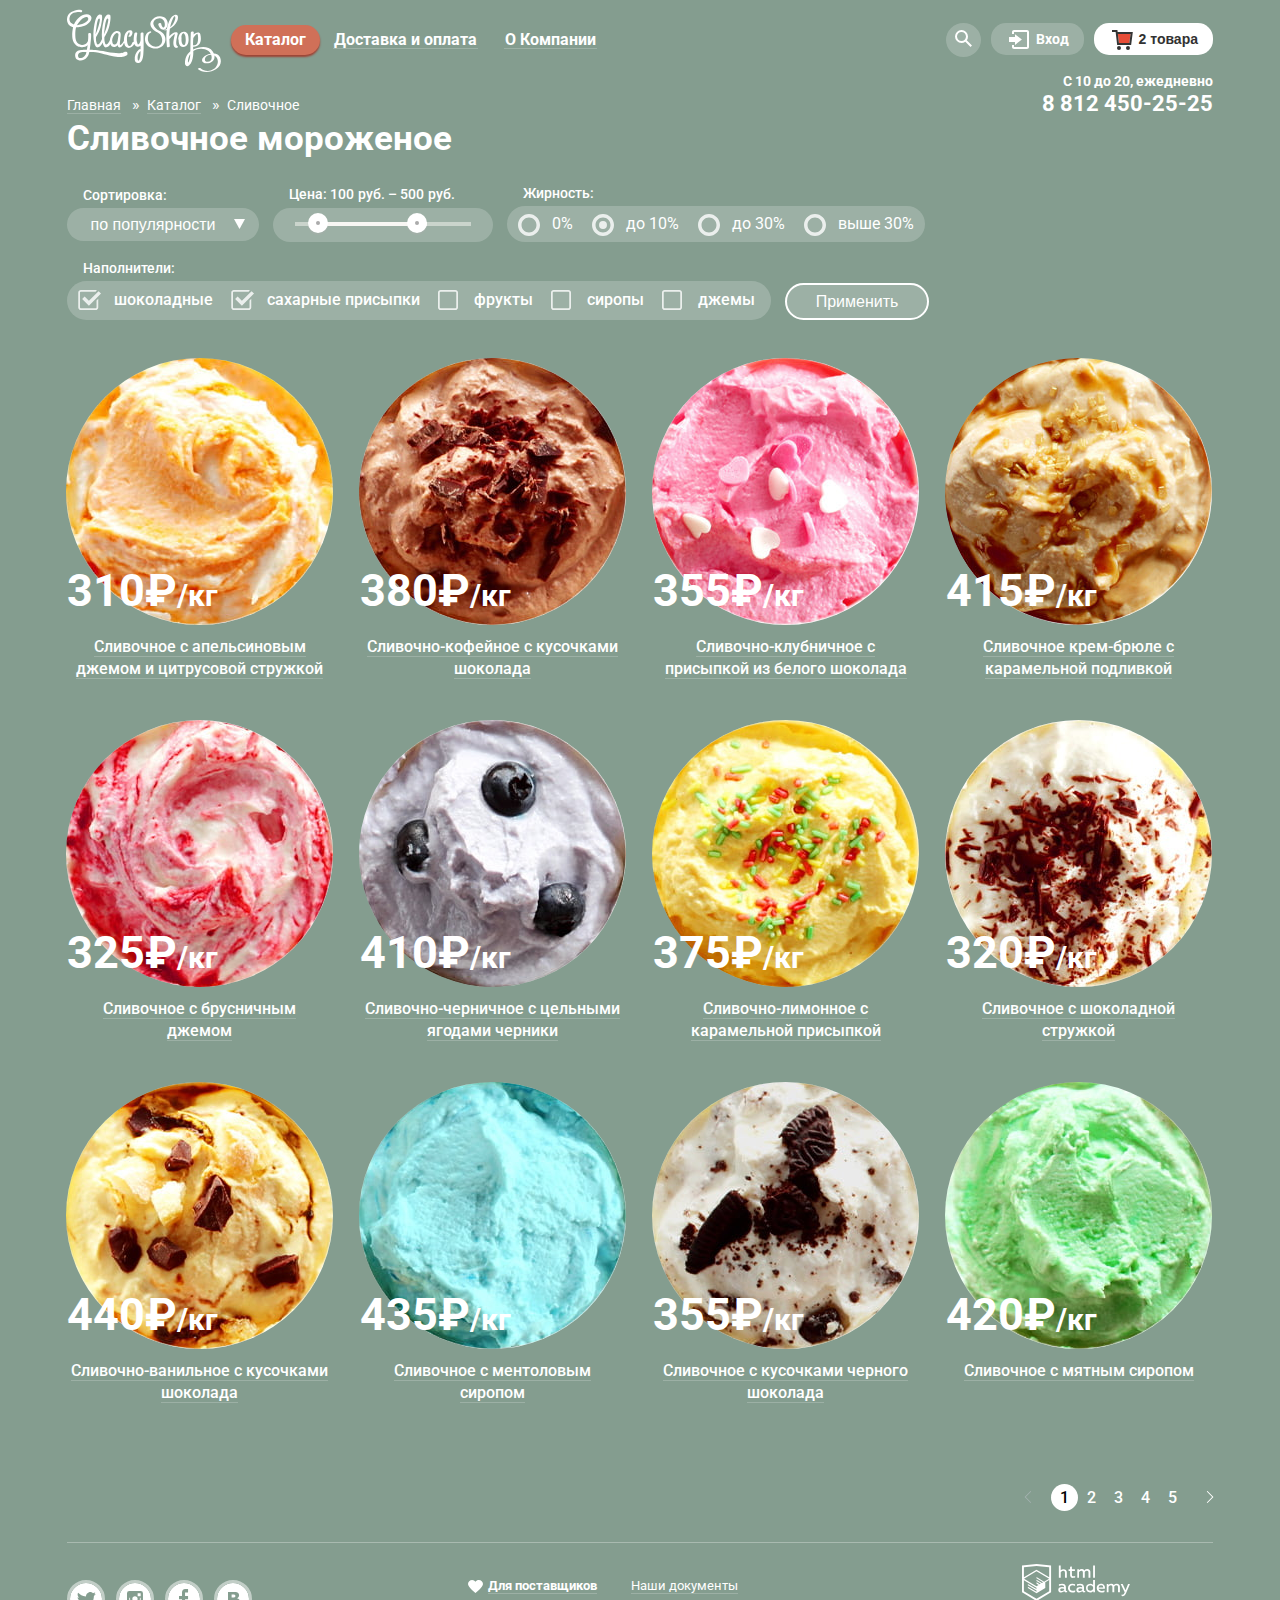
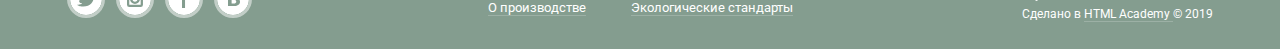
==== commit 2525b0ea: "форма в процентах" ====
--- a/catalog.html
+++ b/catalog.html
@@ -17,15 +17,29 @@
         <ul class="main-navigation-list">
           <li class="submenu site-navigation-current"><a href="">Каталог</a>            
             <ul class="main-navigation-dropdown-list">
-              <li><a href="">Новинки</a></li>
-              <li class="current-page"><a>Сливочное</a></li>
-              <li><a href="">Щербеты</a></li>
-              <li><a href="">Фруктовый лед</a></li>
-              <li><a href="">Мелорин</a></li>
+              <li>
+                <a href="">Новинки</a>
+              </li>
+              <li class="current-page">
+                <a>Сливочное</a>
+              </li>
+              <li>
+                <a href="">Щербеты</a>
+              </li>
+              <li>
+                <a href="">Фруктовый лед</a>
+              </li>
+              <li>
+                <a href="">Мелорин</a>
+              </li>
              </ul>
           </li>
-          <li class="main-navigation-item"><a href="">Доставка и оплата</a></li>
-          <li class="main-navigation-item"><a href="">О Компании</a></li>
+          <li class="main-navigation-item">
+            <a href="">Доставка и оплата</a>
+          </li>
+          <li class="main-navigation-item">
+            <a href="">О Компании</a>
+          </li>
         </ul>
       </nav>      
       <div class="user-navigation">                
@@ -128,9 +142,15 @@
     <main>
     <div class="container">
       <ul class="breadcrumbs">
-        <li><a href="index.html">Главная</a></li>
-        <li><a href="">Каталог</a></li>
-        <li class="breadcrumbs-current"><a>Сливочное</a></li>
+        <li>
+          <a href="index.html">Главная</a>
+        </li>
+        <li>
+          <a href="">Каталог</a>
+        </li>
+        <li class="breadcrumbs-current">
+          <a>Сливочное</a>
+        </li>
       </ul>
       <h1 class="page-title">Сливочное мороженое</h1>      
       <section class="filters">
@@ -340,11 +360,21 @@
             <path fill="#C1C6CE" d="M7.237 5.642L1.73.132c-.2-.197-.52-.197-.717 0s-.198.52 0 .717L6.163 6l-5.15 5.15c-.2.198-.2.52 0 .717.098.1.228.148.357.148.13 0 
             .26-.05.358-.148l5.51-5.51c.198-.197.198-.517 0-.715z"/></svg>
         </li>     
-        <li class="pagination-item paginator-item-current"><a>1</a></li>
-        <li class="pagination-item"><a href="">2</a></li>
-        <li class="pagination-item"><a href="">3</a></li>
-        <li class="pagination-item"><a href="">4</a></li>
-        <li class="pagination-item"><a href="">5</a></li>
+        <li class="pagination-item paginator-item-current">
+          <a>1</a>
+        </li>
+        <li class="pagination-item">
+          <a href="">2</a>
+        </li>
+        <li class="pagination-item">
+          <a href="">3</a>
+        </li>
+        <li class="pagination-item">
+          <a href="">4</a>
+        </li>
+        <li class="pagination-item">
+          <a href="">5</a>
+        </li>
         <li class="pagination-item">
           <svg xmlns="http://www.w3.org/2000/svg" width="8" height="12" viewBox="0 0 8 12">
             <path fill="#ffffff" d="M7.237 5.642L1.73.132c-.2-.197-.52-.197-.717 0s-.198.52 0 .717L6.163 6l-5.15 5.15c-.2.198-.2.52 0 .717.098.1.228.148.357.148.13 0 
@@ -355,40 +385,64 @@
     </main>
     <footer class="main-footer container">    
       <ul class="footer-social">
-        <li class="social-button"><a href=""><span class="visually-hidden">Твитер</span>
-          <svg xmlns="http://www.w3.org/2000/svg" width="32" height="32" viewBox="0 0 32 32">
+        <li class="social-button">
+          <a href="">
+            <span class="visually-hidden">Твитер</span>
+            <svg xmlns="http://www.w3.org/2000/svg" width="32" height="32" viewBox="0 0 32 32">
             <path fill="#FFF" d="M16 0C7.164 0 0 7.164 0 16c0 8.837 7.164 16 16 16 8.837 0 16-7.163 16-16 0-8.836-7.163-16-16-16zm7.944 12.809c-.251 
             6.516-3.463 10.832-10.992 10.702h-.486c-.447 0-4.543-.443-5.344-1.823 2.479.19 4.247-.406 5.12-1.136-1.048-.289-2.923-.461-3.251-2.848.384.104.618.221 
             1.299.113-1.307-.824-2.758-1.519-2.679-3.643.311.317 1.164.518 1.46.457-.768-.233-2.149-3.244-.974-4.781 1.984 1.79 4.075 3.482 7.804 3.643.227-2.214 1.24-3.699 
             3.168-4.325 1.84-.479 3.255.26 3.901 1.138.737-.224 1.453-.466 2.193-.685-.004.833-.569 1.463-.935 1.709.747.165 1.423-.475 1.423-.475-.184.963-1.094 1.725-1.707 1.954z"/>
-          </svg></a></li>
-        <li class="social-button"><a href=""><span class="visually-hidden">Инстаграмм</span>
-          <svg xmlns="http://www.w3.org/2000/svg" width="32" height="32" viewBox="0 0 32 32"><g fill="#FFF">
+            </svg>
+          </a>
+        </li>
+        <li class="social-button">
+          <a href="">
+            <span class="visually-hidden">Инстаграмм</span>
+            <svg xmlns="http://www.w3.org/2000/svg" width="32" height="32" viewBox="0 0 32 32"><g fill="#FFF">
             <path d="M20.916 16a4.938 4.938 0 1 1-9.877 0c0-.394.051-.773.138-1.14h-.897v6.838h11.396V14.86h-.897c.086.367.137.746.137 1.14z"/>
             <path d="M15.978 18.659c1.466 0 2.659-1.193 2.659-2.659s-1.193-2.659-2.659-2.659c-1.466 0-2.659 1.193-2.659 2.659s1.192 2.659 2.659 2.659zM18.637 10.302h3.039v3.039h-3.039z"/>
             <path d="M16 0C7.164 0 0 7.164 0 16c0 8.837 7.164 16 16 16 8.837 0 16-7.163 16-16 0-8.836-7.163-16-16-16zm7.955 21.698a2.285 2.285 0 0 1-2.279 2.279H10.279A2.285 2.285 0 0 1 8 
             21.698V10.302a2.286 2.286 0 0 1 2.279-2.279h11.396a2.286 2.286 0 0 1 2.279 2.279v11.396z"/></g>
-          </svg></a></li>
-        <li class="social-button"><a href=""><span class="visually-hidden">Фейсбук</span>
-          <svg xmlns="http://www.w3.org/2000/svg" width="32" height="32" viewBox="0 0 32 32">
+            </svg>
+          </a>
+        </li>
+        <li class="social-button">
+          <a href="">
+            <span class="visually-hidden">Фейсбук</span>
+            <svg xmlns="http://www.w3.org/2000/svg" width="32" height="32" viewBox="0 0 32 32">
             <path fill="#FFF" d="M16 0C7.164 0 0 7.163 0 16s7.164 16 16 16c8.837 0 16-7.164 16-16S24.837 0 16 0zm4.062 9.455h-3.021v3.444h3.021v3.445h-3.021v8.61H14.02v-8.61H11v-3.445h3.021V9.455c0-1.902 
             1.353-3.445 3.021-3.445h3.021v3.445z"/>
-          </svg></a></li>
-        <li class="social-button"><a href=""><span class="visually-hidden">Вконтакте</span>
-          <svg xmlns="http://www.w3.org/2000/svg" width="32" height="32" viewBox="0 0 32 32"><g fill="#FFF">
+            </svg>
+          </a>
+        </li>
+        <li class="social-button">
+          <a href="">
+            <span class="visually-hidden">Вконтакте</span>
+            <svg xmlns="http://www.w3.org/2000/svg" width="32" height="32" viewBox="0 0 32 32"><g fill="#FFF">
             <path d="M16.637 14.495c.402-.019.719-.082.951-.188.326-.145.54-.33.641-.559.101-.229.15-.496.15-.797 0-.232-.058-.465-.174-.697-.116-.232-.322-.405-.617-.517-.264-.1-.592-.155-.984-.165a76.242 
             76.242 0 0 0-1.652-.014h-.339v2.965h.565c.571 0 1.057-.009 1.459-.028zM18.118 17.084c-.282-.081-.672-.125-1.166-.132a127.97 127.97 0 0 0-1.55-.009h-.79v3.493h.264c1.014 0 1.74-.003 2.18-.009a3.2 
             3.2 0 0 0 1.212-.245c.377-.157.633-.364.774-.625s.214-.562.214-.9c0-.446-.088-.788-.261-1.03-.17-.241-.464-.423-.877-.543z"/>
             <path d="M16 0C7.164 0 0 7.164 0 16c0 8.837 7.164 16 16 16 8.837 0 16-7.163 16-16 0-8.836-7.163-16-16-16zm6.602 20.531a3.73 3.73 0 0 
             1-1.124 1.327c-.552.415-1.161.71-1.823.886s-1.501.264-2.519.264h-6.121V8.987h5.443c1.13 0 1.957.038 2.48.113a5.126 5.126 0 0 1 1.561.5c.533.27.929.632 1.189 1.087.26.455.392.975.392 1.558 0 
             .678-.179 1.278-.536 1.795-.358.518-.863.92-1.517 1.208v.075c.917.182 1.642.559 2.179 1.13.537.571.807 1.325.807 2.261 0 .678-.138 1.283-.411 1.817z"/></g>
-          </svg></a></li>
+            </svg>
+          </a>
+        </li>
       </ul>
       <ul class="footer-links">       
-        <li class="footer-link footer-link-special"><a href="">Для поставщиков</a></li>
-        <li class="footer-link"><a href="">Наши документы</a></li>   
-        <li class="footer-link"><a href="">О производстве</a></li>
-        <li class="footer-link"><a href="">Экологические стандарты</a></li>
+        <li class="footer-link footer-link-special">
+          <a href="">Для поставщиков</a>
+        </li>
+        <li class="footer-link">
+          <a href="">Наши документы</a>
+        </li>   
+        <li class="footer-link">
+          <a href="">О производстве</a>
+        </li>
+        <li class="footer-link">
+          <a href="">Экологические стандарты</a>
+        </li>
       </ul>
   <div class="footer-copyright">
    <a class="html-logo" href="https://htmlacademy.ru/intensive/htmlcss">
--- a/css/style.css
+++ b/css/style.css
@@ -10,10 +10,10 @@
     color: #ffffff; 
 
     background-color: #849d8f;
-  }
+}
 a {
     text-decoration: none; 
-  }
+}
 .visually-hidden {
     position: absolute;
     clip: rect(0 0 0 0);
@@ -158,7 +158,7 @@
 
     border-radius: 10px;    
 }
-.main-navigation-dropdown-list a{
+.main-navigation-dropdown-list a {
     display: block;
 
     font-size: 14px;    
@@ -169,11 +169,11 @@
     background-color: #f8f7f4; 
     text-decoration: none;
 }
-.main-navigation-dropdown-list a:hover{ 
+.main-navigation-dropdown-list a:hover { 
     color: black;
     background-color: #fbded7;    
 }
-.main-navigation-dropdown-list a:active{
+.main-navigation-dropdown-list a:active {
     background-color: #f6b5a5;
 }
 .current-page a {
@@ -256,7 +256,7 @@
     border: none;
     border-radius: 5px;
 }
-.search-form input{    
+.search-form input {    
     box-sizing: border-box;    
     min-height: 44px;
     width: 311px;
@@ -283,7 +283,7 @@
     border-radius: 5px;  
 }
 .login-form a {
-    font-weight: normal;
+    font-weight: 400;
     font-size: 13px;
     line-height: 24px;
     color: black;
@@ -321,7 +321,7 @@
 .login-form input::placeholder {
     font-size: 14px;
     line-height: 24px; 
-    font-weight: normal; 
+    font-weight: 400; 
     color: #999999;   
 }
 .basket-button-full {
@@ -338,7 +338,7 @@
     border-radius: 15px;    
     border: none;
 }
-.basket-product{
+.basket-product {
     font-size: 14px;
     line-height: 16px; 
     font-weight: 700; 
@@ -380,7 +380,7 @@
 
     font-size: 13px;
     line-height: 16px; 
-    font-weight: normal;
+    font-weight: 400;
 
     border-bottom: 1px solid #cacac7;
     border-spacing: 0px 10px;      
@@ -714,7 +714,7 @@
 .subscription input::placeholder {   
     font-size: 16px;
     line-height: 24px;      
-    font-weight: normal;
+    font-weight: 400;
     color: #999999;        
 }
 .subscription-button {
@@ -775,15 +775,30 @@
     line-height: 30px;
     font-weight: 700; 
 }
+.modal-background {    
+    position: fixed;
+    top: 0;
+    left: 0;
+    z-index: 4; 
+    
+    display: none;
+    width: 100%;
+    height: 100%;
+    background-color: rgba(0, 0, 0, 0.3);
+}
+.background-open {
+    display: block;
+}
 .feedback {    
     position: fixed;
-    top: 340px;
+    top: 50%;
     left: 50%;
     z-index: 2;    
 
     display: none;           
     box-sizing: border-box;
-    width: 478px;      
+    width: 478px; 
+    margin-top: -216px;     
     margin-left: -240px;
     padding: 20px 24px;
     padding-bottom: 27px; 
@@ -824,7 +839,7 @@
 .feedback textarea::placeholder {
     font-size: 16px;
     line-height: 24px;      
-    font-weight: normal; 
+    font-weight: 400; 
     color: #999999;    
 }
 .feedback textarea {
@@ -854,16 +869,17 @@
 }
 .feedback-open {
     display: block;
+    z-index: 5;
 
     animation: bounce 0.6s;
 }
 .feedback-error {
     animation: shake 0.6s;
-  }
+}
 .main-footer ul {
     list-style:none;
 }
-.social-button a{
+.social-button a {
     color: #ffffff;    
 }
 .social-button svg {
@@ -874,7 +890,7 @@
     border-radius: 50%;
     border: 3px solid rgba(255, 255, 255, 0.7);
 }
-.footer-link a{  
+.footer-link a {  
     font-size: 13px;
     line-height: 18px;
     font-weight: 400;   
@@ -883,7 +899,7 @@
     text-decoration: none;   
     border-bottom: 1px solid rgba(255, 255, 255, 0.2);
 }
-.footer-link-special a{
+.footer-link-special a {
     font-weight: 700;
 }
 .footer-links {
@@ -930,7 +946,7 @@
     text-decoration: none;
     border-bottom: 1px solid rgba(255, 255, 255, 0.2);
 }
-.breadcrumbs-current a{
+.breadcrumbs-current a {
     border-bottom: none;
 }
 .wrap-item-button {
@@ -963,7 +979,7 @@
     padding-right: 13px;
 }
 .top-product-item h3,
-.catalog-item h3{
+.catalog-item h3 {
     margin: 0px;
     margin-top: 5px;  
     padding: 0px 5px; 
@@ -973,7 +989,7 @@
     font-weight: 500;      
 }
 .top-product-item img,
-.catalog-item img{    
+.catalog-item img {    
     border-radius: 50%; 
 }
 .top-product-item a,
@@ -1119,7 +1135,7 @@
     font-weight: 500;  
     color: #ffffff;   
 }
-.filter-price legend{
+.filter-price legend {
     margin: 0px;
 }
 .fillers-list {
@@ -1208,7 +1224,7 @@
     background-repeat: no-repeat; 
     opacity: 0.8; 
 }
-.filter-option-filler + label{
+.filter-option-filler + label {
     position: relative;
     padding-left: 36px;          
 }
@@ -1245,7 +1261,7 @@
     opacity: 1;
 }
 .filter-option-creaminess input:disabled::before,
-.filter-option-filler:disabled::before{
+.filter-option-filler:disabled::before {
     opacity: 0.4;
 }
 .range-slider  {
@@ -1316,7 +1332,7 @@
 .range-slider-pin-max {
     left: 134px;
 }
-.pagination-item a{
+.pagination-item a {
     line-height: 18px;
     font-weight: 500;  
     color: #ffffff;
@@ -1470,7 +1486,7 @@
     border-radius: 50%;   
 }
 .pagination-item:not(:first-child):not(:last-child):hover::before,
-.pagination-item:not(:first-child):not(:last-child):focus::before{
+.pagination-item:not(:first-child):not(:last-child):focus::before {
     content: "";
     position: absolute;
      
@@ -1491,7 +1507,7 @@
     background-color: white;    
     border-radius: 50%;      
 }
-.pagination-item:first-child svg{
+.pagination-item:first-child svg {
     transform: scale(-1, 1);
     fill-opacity: 0.5;
 }
@@ -1531,8 +1547,8 @@
     100% {
       transform: translateY(0);
     }
-  }
-  @keyframes shake {
+}
+@keyframes shake {
     0%,
     100% {
       transform: translateX(0);
@@ -1552,12 +1568,12 @@
     80% {
       transform: translateX(10px);
     }
-  }
-
-
-
-
-
-
-
-
+}
+
+
+
+
+
+
+
+
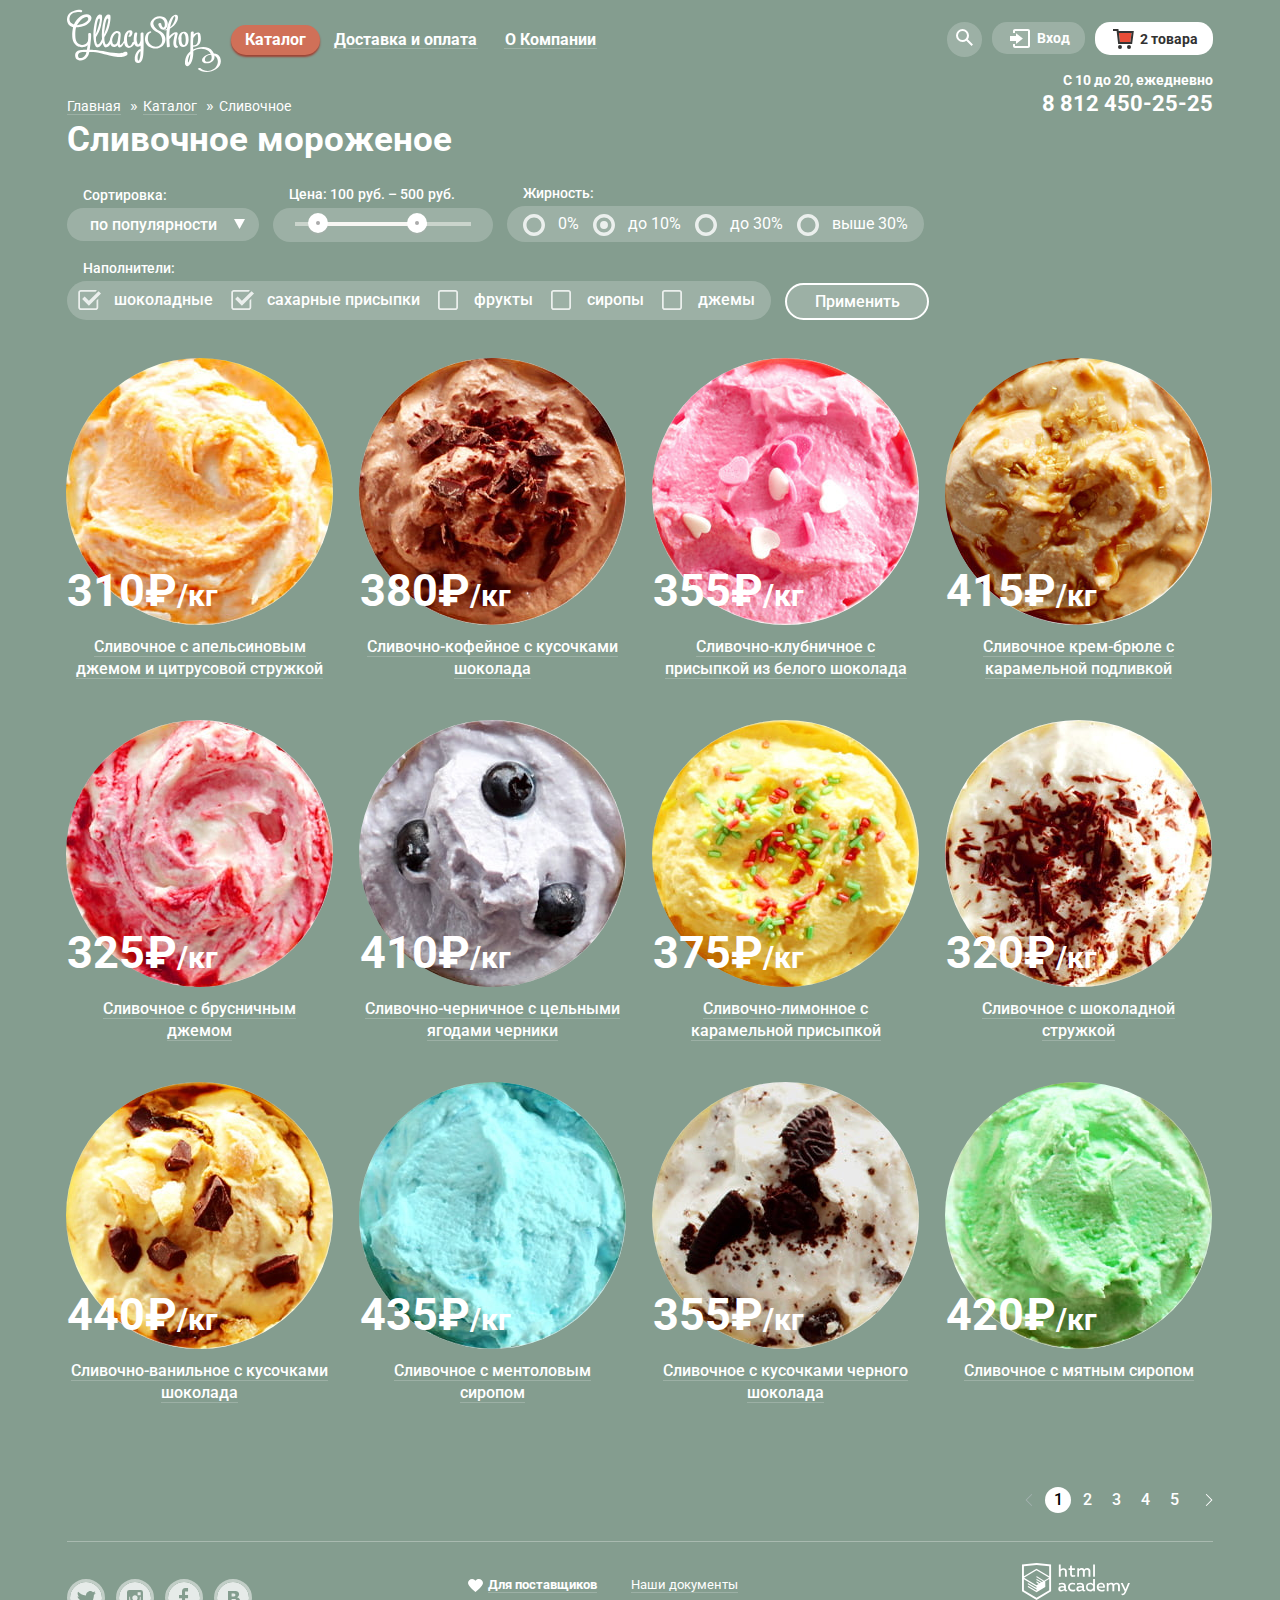
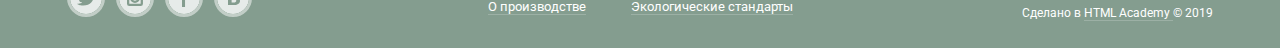
==== commit ee8fd814: "к защите 2 попытка" ====
--- a/catalog.html
+++ b/catalog.html
@@ -5,7 +5,7 @@
     <title>HTML Academy: Глейси</title>
     <link href="https://fonts.googleapis.com/css?family=Roboto:400,500,700&display=swap&subset=cyrillic" rel="stylesheet">
     <link href="css/normalize.css" rel="stylesheet">
-    <link href="css/style.css" rel="stylesheet">
+    <link href="css/style-min.css" rel="stylesheet">
   </head>
   <body>   
     <header class="header container">
@@ -17,7 +17,7 @@
         <ul class="main-navigation-list">
           <li class="submenu site-navigation-current"><a href="">Каталог</a>            
             <ul class="main-navigation-dropdown-list">
-              <li>
+              <li class="menu-item-new">
                 <a href="">Новинки</a>
               </li>
               <li class="current-page">
@@ -32,7 +32,7 @@
               <li>
                 <a href="">Мелорин</a>
               </li>
-             </ul>
+            </ul>
           </li>
           <li class="main-navigation-item">
             <a href="">Доставка и оплата</a>
@@ -50,7 +50,7 @@
             <svg xmlns="http://www.w3.org/2000/svg" xmlns:xlink="http://www.w3.org/1999/xlink" width="17" height="17" viewBox="0 0 17 17">
               <path d="M16.958 15.527L11.75 10.32A6.455 6.455 0 0 0 13 6.5 6.5 6.5 0 1 0 6.5 13a6.465 6.465 0 0 0 3.839-1.263l5.205 5.204 1.414-1.414zM6.5 11C4.019 
               11 2 8.981 2 6.5S4.019 2 6.5 2 11 4.019 11 6.5 8.981 11 6.5 11z"/>
-           </svg>
+            </svg>
           </button>            
           <div class="modal search-modal">        
           <form class="search-form" action="https://echo.htmlacademy.ru/" method="post">
@@ -65,7 +65,8 @@
             <svg xmlns="http://www.w3.org/2000/svg" xmlns:xlink="http://www.w3.org/1999/xlink" width="21" height="19" viewBox="0 0 21 19">
               <g><path d="M6 14.875L12.917 9.5 6 4.125v2.917H-.042v4.917H6z"/><path d="M18 0H5C3.9 0 3 .9 3 2v2h2V2h13v15H5v-2H3v2c0 1.1.9 2 2 2h13c1.1 0 2-.9 2-2V2c0-1.1-.9-2-2-2z"/></g>
             </svg>
-            Вход</a>
+            Вход
+          </a>
           <div class="modal login-modal">
           <form class="login-form" action="https://echo.htmlacademy.ru/" method="post">
             <p>
@@ -84,7 +85,7 @@
               <li>
                 <a class="new-user" href="">Новая регистрация</a>
               </li>  
-           </ul>
+            </ul>
           </form>
         </div>
         </section>    
@@ -98,19 +99,19 @@
             <span class="basket-product">2 товара</span>          
           </button>  
           <div class="modal basket-modal">
-          <form class="basket-form" action="https://echo.htmlacademy.ru/" method="post">            
+          <div class="wrap-basket">            
             <table>
               <tbody>
                 <tr>
                 <td>
                   <button class="basket-close" type="button">
                     <svg xmlns="http://www.w3.org/2000/svg" width="11" height="11" viewBox="0 0 11 11">
-                      <path fill="#231F20" d="M10.979.728l-.708-.707L5.5 4.792.729.021.021.728 4.793 5.5.021 10.271l.707.708L5.5 6.207l4.771 4.772.708-.708L6.207 5.5z"/>
+                      <path d="M10.979.728l-.708-.707L5.5 4.792.729.021.021.728 4.793 5.5.021 10.271l.707.708L5.5 6.207l4.771 4.772.708-.708L6.207 5.5z"/>
                     </svg>
                     <span class="visually-hidden">Убрать из корзины</span>
                   </button>
                 </td>
-                <td><img src="img/product_mini_1.jpg" alt="Мороженое теплого желтого цвета"></td>
+                <td><img src="img/product_mini_1.jpg" alt="Мороженое теплого желтого цвета" width="33" height="33"></td>
                 <td>Пломбир с апельсиновым джемом</td>
                 <td>1,5 кг х <span>200 руб.</span></td>
                 <td>300 руб.</td>
@@ -124,22 +125,22 @@
                     <span class="visually-hidden">Убрать из корзины</span>
                   </button>
                 </td>
-                <td><img src="img/product_mini_2.jpg" alt="Мороженое розового цвета с посыпкой в виде белых сердечек"></td>
-                <td>Клубничный пломбир с присыпкой из белого шоколада</td>
+                <td><img src="img/product_mini_2.jpg" alt="Мороженое розового цвета с посыпкой в виде белых сердечек" width="33" height="33"></td>
+                <td class="basket-text">Клубничный пломбир с присыпкой из белого шоколада</td>
                 <td>1,5 кг х <span>300 руб.</span></td>
                 <td>450 руб.</td>
               </tr>
             </tbody></table>            
             <p>Итого: 750 руб.</p>
             <a class="button" href="">Оформить заказ</a>  
-          </form>  
+          </div>  
         </div>            
         </section>  
         </div> 
         </div>   
-        <p class="header-contacts">С 10 до 20, ежедневно<br><a class="header-tel" href="tel:88124502525">8 812 450-25-25</a></p>
+        <p class="header-contacts">С 10 до 20, ежедневно<a class="header-tel" href="tel:88124502525">8 812 450-25-25</a></p>
       </header>
-    <main>
+    <main class="catalog-main">
     <div class="container">
       <ul class="breadcrumbs">
         <li>
@@ -206,7 +207,7 @@
                   <label for="filter-chocolate">шоколадные</label>
                 </li>
                 <li>
-                 <input class="visually-hidden filter-option-filler" type="checkbox" name="sugar-powders" id="filter-sugar-powders" checked>
+                  <input class="visually-hidden filter-option-filler" type="checkbox" name="sugar-powders" id="filter-sugar-powders" checked>
                   <label for="filter-sugar-powders">сахарные присыпки</label>
                 </li>
                 <li>
@@ -214,16 +215,16 @@
                   <label for="filter-fruits">фрукты</label>
                 </li>
                <li>
-                 <input class="visually-hidden filter-option-filler" type="checkbox" name="syrups" id="filter-syrups">
-                 <label for="filter-syrups">сиропы</label>
+                  <input class="visually-hidden filter-option-filler" type="checkbox" name="syrups" id="filter-syrups">
+                  <label for="filter-syrups">сиропы</label>
                 </li>
                <li>
-                 <input class="visually-hidden filter-option-filler" type="checkbox" name="jams" id="filter-jams">
-                 <label for="filter-jams">джемы</label>
-               </li>
-             </ul>
-            </div>
-           </fieldset>
+                  <input class="visually-hidden filter-option-filler" type="checkbox" name="jams" id="filter-jams">
+                  <label for="filter-jams">джемы</label>
+                </li>
+              </ul>
+            </div>
+          </fieldset>
         <button class="filter-button" type="submit">Применить</button>
       </form>
       </section>
@@ -238,8 +239,8 @@
             </a>
             <p class="catalog-item-price">310&#8381;<span class="catalog-item-unit">/кг</span></p>
             <div class="wrap-item-button">
-            <button class="button item-button" type="button">Быстрый просмотр</button>
-           </div>
+              <a class="button item-button" href="">Быстрый просмотр</a>
+            </div>
           </li>
           <li class="catalog-item">
             <a href="">
@@ -248,8 +249,8 @@
             </a>
             <p class="catalog-item-price">380&#8381;<span class="catalog-item-unit">/кг</span></p>
             <div class="wrap-item-button">
-              <button class="button item-button" type="button">Быстрый просмотр</button>
-             </div>
+              <a class="button item-button" href="">Быстрый просмотр</a>
+            </div>
           </li>
           <li class="catalog-item">
             <a href="">
@@ -258,8 +259,8 @@
             </a>
             <p class="catalog-item-price">355&#8381;<span class="catalog-item-unit">/кг</span></p>
             <div class="wrap-item-button">
-              <button class="button item-button" type="button">Быстрый просмотр</button>
-             </div>
+              <a class="button item-button" href="">Быстрый просмотр</a>
+            </div>
           </li>
           <li class="catalog-item">
             <a href="">
@@ -268,8 +269,8 @@
             </a>
             <p class="catalog-item-price">415&#8381;<span class="catalog-item-unit">/кг</span></p>
             <div class="wrap-item-button">
-              <button class="button item-button" type="button">Быстрый просмотр</button>
-             </div>
+              <a class="button item-button" href="">Быстрый просмотр</a>
+            </div>
           </li>
           <li class="catalog-item">
             <a href="">
@@ -278,8 +279,8 @@
             </a>
             <p class="catalog-item-price">325&#8381;<span class="catalog-item-unit">/кг</span></p>
             <div class="wrap-item-button">
-              <button class="button item-button" type="button">Быстрый просмотр</button>
-             </div>
+              <a class="button item-button" href="">Быстрый просмотр</a>
+            </div>
           </li>
           <li class="catalog-item">
             <a href="">
@@ -288,8 +289,8 @@
             </a>
             <p class="catalog-item-price">410&#8381;<span class="catalog-item-unit">/кг</span></p>
             <div class="wrap-item-button">
-              <button class="button item-button" type="button">Быстрый просмотр</button>
-             </div>
+              <a class="button item-button" href="">Быстрый просмотр</a>
+            </div>
           </li>
           <li class="catalog-item">
             <a href="">
@@ -298,8 +299,8 @@
             </a>
             <p class="catalog-item-price">375&#8381;<span class="catalog-item-unit">/кг</span></p>
             <div class="wrap-item-button">
-              <button class="button item-button" type="button">Быстрый просмотр</button>
-             </div>
+              <a class="button item-button" href="">Быстрый просмотр</a>
+            </div>
           </li>
           <li class="catalog-item">
             <a href="">
@@ -308,8 +309,8 @@
             </a>
             <p class="catalog-item-price">320&#8381;<span class="catalog-item-unit">/кг</span></p>
             <div class="wrap-item-button">
-              <button class="button item-button" type="button">Быстрый просмотр</button>
-             </div>
+              <a class="button item-button" href="">Быстрый просмотр</a>
+            </div>
           </li>
           <li class="catalog-item">
             <a href="">
@@ -318,8 +319,8 @@
             </a>
             <p class="catalog-item-price">440&#8381;<span class="catalog-item-unit">/кг</span></p>
             <div class="wrap-item-button">
-              <button class="button item-button" type="button">Быстрый просмотр</button>
-             </div>
+              <a class="button item-button" href="">Быстрый просмотр</a>
+            </div>
           </li>
           <li class="catalog-item">
             <a href="">
@@ -328,8 +329,8 @@
             </a>
             <p class="catalog-item-price">435&#8381;<span class="catalog-item-unit">/кг</span></p>
             <div class="wrap-item-button">
-              <button class="button item-button" type="button">Быстрый просмотр</button>
-             </div>
+              <a class="button item-button" href="">Быстрый просмотр</a>
+            </div>
           </li>
           <li class="catalog-item">
             <a href="">
@@ -338,8 +339,8 @@
             </a>
             <p class="catalog-item-price">355&#8381;<span class="catalog-item-unit">/кг</span></p>
             <div class="wrap-item-button">
-              <button class="button item-button" type="button">Быстрый просмотр</button>
-             </div>
+              <a class="button item-button" href="">Быстрый просмотр</a>
+            </div>
           </li>
           <li class="catalog-item">
             <a href="">
@@ -348,17 +349,20 @@
             </a>
             <p class="catalog-item-price">420&#8381;<span class="catalog-item-unit">/кг</span></p>
             <div class="wrap-item-button">
-              <button class="button item-button" type="button">Быстрый просмотр</button>
-             </div>
+              <a class="button item-button" href="">Быстрый просмотр</a>
+            </div>
           </li>        
         </ul>
       </section>
     <div class="container">
       <ul class="pagination-list">   
         <li class="pagination-item">
-          <svg xmlns="http://www.w3.org/2000/svg" width="8" height="12" viewBox="0 0 8 12">
+          <a href="">
+            <span class="visually-hidden">Предыдущая страница</span>
+            <svg xmlns="http://www.w3.org/2000/svg" width="8" height="12" viewBox="0 0 8 12">
             <path fill="#C1C6CE" d="M7.237 5.642L1.73.132c-.2-.197-.52-.197-.717 0s-.198.52 0 .717L6.163 6l-5.15 5.15c-.2.198-.2.52 0 .717.098.1.228.148.357.148.13 0 
-            .26-.05.358-.148l5.51-5.51c.198-.197.198-.517 0-.715z"/></svg>
+            .26-.05.358-.148l5.51-5.51c.198-.197.198-.517 0-.715z"/></svg>   
+          </a>       
         </li>     
         <li class="pagination-item paginator-item-current">
           <a>1</a>
@@ -376,9 +380,12 @@
           <a href="">5</a>
         </li>
         <li class="pagination-item">
-          <svg xmlns="http://www.w3.org/2000/svg" width="8" height="12" viewBox="0 0 8 12">
+          <a href=""> 
+            <span class="visually-hidden">Следующая страница</span>
+            <svg xmlns="http://www.w3.org/2000/svg" width="8" height="12" viewBox="0 0 8 12">
             <path fill="#ffffff" d="M7.237 5.642L1.73.132c-.2-.197-.52-.197-.717 0s-.198.52 0 .717L6.163 6l-5.15 5.15c-.2.198-.2.52 0 .717.098.1.228.148.357.148.13 0 
-            .26-.05.358-.148l5.51-5.51c.198-.197.198-.517 0-.715z"/></svg>
+            .26-.05.358-.148l5.51-5.51c.198-.197.198-.517 0-.715z"/></svg>      
+          </a>      
         </li>
       </ul>   
     </div>
@@ -389,21 +396,21 @@
           <a href="">
             <span class="visually-hidden">Твитер</span>
             <svg xmlns="http://www.w3.org/2000/svg" width="32" height="32" viewBox="0 0 32 32">
-            <path fill="#FFF" d="M16 0C7.164 0 0 7.164 0 16c0 8.837 7.164 16 16 16 8.837 0 16-7.163 16-16 0-8.836-7.163-16-16-16zm7.944 12.809c-.251 
-            6.516-3.463 10.832-10.992 10.702h-.486c-.447 0-4.543-.443-5.344-1.823 2.479.19 4.247-.406 5.12-1.136-1.048-.289-2.923-.461-3.251-2.848.384.104.618.221 
-            1.299.113-1.307-.824-2.758-1.519-2.679-3.643.311.317 1.164.518 1.46.457-.768-.233-2.149-3.244-.974-4.781 1.984 1.79 4.075 3.482 7.804 3.643.227-2.214 1.24-3.699 
-            3.168-4.325 1.84-.479 3.255.26 3.901 1.138.737-.224 1.453-.466 2.193-.685-.004.833-.569 1.463-.935 1.709.747.165 1.423-.475 1.423-.475-.184.963-1.094 1.725-1.707 1.954z"/>
+              <path d="M16 0C7.164 0 0 7.164 0 16c0 8.837 7.164 16 16 16 8.837 0 16-7.163 16-16 0-8.836-7.163-16-16-16zm7.944 12.809c-.251 
+              6.516-3.463 10.832-10.992 10.702h-.486c-.447 0-4.543-.443-5.344-1.823 2.479.19 4.247-.406 5.12-1.136-1.048-.289-2.923-.461-3.251-2.848.384.104.618.221 
+              1.299.113-1.307-.824-2.758-1.519-2.679-3.643.311.317 1.164.518 1.46.457-.768-.233-2.149-3.244-.974-4.781 1.984 1.79 4.075 3.482 7.804 3.643.227-2.214 1.24-3.699 
+              3.168-4.325 1.84-.479 3.255.26 3.901 1.138.737-.224 1.453-.466 2.193-.685-.004.833-.569 1.463-.935 1.709.747.165 1.423-.475 1.423-.475-.184.963-1.094 1.725-1.707 1.954z"/>
             </svg>
           </a>
         </li>
         <li class="social-button">
           <a href="">
             <span class="visually-hidden">Инстаграмм</span>
-            <svg xmlns="http://www.w3.org/2000/svg" width="32" height="32" viewBox="0 0 32 32"><g fill="#FFF">
-            <path d="M20.916 16a4.938 4.938 0 1 1-9.877 0c0-.394.051-.773.138-1.14h-.897v6.838h11.396V14.86h-.897c.086.367.137.746.137 1.14z"/>
-            <path d="M15.978 18.659c1.466 0 2.659-1.193 2.659-2.659s-1.193-2.659-2.659-2.659c-1.466 0-2.659 1.193-2.659 2.659s1.192 2.659 2.659 2.659zM18.637 10.302h3.039v3.039h-3.039z"/>
-            <path d="M16 0C7.164 0 0 7.164 0 16c0 8.837 7.164 16 16 16 8.837 0 16-7.163 16-16 0-8.836-7.163-16-16-16zm7.955 21.698a2.285 2.285 0 0 1-2.279 2.279H10.279A2.285 2.285 0 0 1 8 
-            21.698V10.302a2.286 2.286 0 0 1 2.279-2.279h11.396a2.286 2.286 0 0 1 2.279 2.279v11.396z"/></g>
+            <svg xmlns="http://www.w3.org/2000/svg" width="32" height="32" viewBox="0 0 32 32"><g>
+              <path d="M20.916 16a4.938 4.938 0 1 1-9.877 0c0-.394.051-.773.138-1.14h-.897v6.838h11.396V14.86h-.897c.086.367.137.746.137 1.14z"/>
+              <path d="M15.978 18.659c1.466 0 2.659-1.193 2.659-2.659s-1.193-2.659-2.659-2.659c-1.466 0-2.659 1.193-2.659 2.659s1.192 2.659 2.659 2.659zM18.637 10.302h3.039v3.039h-3.039z"/>
+              <path d="M16 0C7.164 0 0 7.164 0 16c0 8.837 7.164 16 16 16 8.837 0 16-7.163 16-16 0-8.836-7.163-16-16-16zm7.955 21.698a2.285 2.285 0 0 1-2.279 2.279H10.279A2.285 2.285 0 0 1 8 
+              21.698V10.302a2.286 2.286 0 0 1 2.279-2.279h11.396a2.286 2.286 0 0 1 2.279 2.279v11.396z"/></g>
             </svg>
           </a>
         </li>
@@ -411,21 +418,21 @@
           <a href="">
             <span class="visually-hidden">Фейсбук</span>
             <svg xmlns="http://www.w3.org/2000/svg" width="32" height="32" viewBox="0 0 32 32">
-            <path fill="#FFF" d="M16 0C7.164 0 0 7.163 0 16s7.164 16 16 16c8.837 0 16-7.164 16-16S24.837 0 16 0zm4.062 9.455h-3.021v3.444h3.021v3.445h-3.021v8.61H14.02v-8.61H11v-3.445h3.021V9.455c0-1.902 
-            1.353-3.445 3.021-3.445h3.021v3.445z"/>
+              <path d="M16 0C7.164 0 0 7.163 0 16s7.164 16 16 16c8.837 0 16-7.164 16-16S24.837 0 16 0zm4.062 9.455h-3.021v3.444h3.021v3.445h-3.021v8.61H14.02v-8.61H11v-3.445h3.021V9.455c0-1.902 
+              1.353-3.445 3.021-3.445h3.021v3.445z"/>
             </svg>
           </a>
         </li>
         <li class="social-button">
           <a href="">
             <span class="visually-hidden">Вконтакте</span>
-            <svg xmlns="http://www.w3.org/2000/svg" width="32" height="32" viewBox="0 0 32 32"><g fill="#FFF">
-            <path d="M16.637 14.495c.402-.019.719-.082.951-.188.326-.145.54-.33.641-.559.101-.229.15-.496.15-.797 0-.232-.058-.465-.174-.697-.116-.232-.322-.405-.617-.517-.264-.1-.592-.155-.984-.165a76.242 
-            76.242 0 0 0-1.652-.014h-.339v2.965h.565c.571 0 1.057-.009 1.459-.028zM18.118 17.084c-.282-.081-.672-.125-1.166-.132a127.97 127.97 0 0 0-1.55-.009h-.79v3.493h.264c1.014 0 1.74-.003 2.18-.009a3.2 
-            3.2 0 0 0 1.212-.245c.377-.157.633-.364.774-.625s.214-.562.214-.9c0-.446-.088-.788-.261-1.03-.17-.241-.464-.423-.877-.543z"/>
-            <path d="M16 0C7.164 0 0 7.164 0 16c0 8.837 7.164 16 16 16 8.837 0 16-7.163 16-16 0-8.836-7.163-16-16-16zm6.602 20.531a3.73 3.73 0 0 
-            1-1.124 1.327c-.552.415-1.161.71-1.823.886s-1.501.264-2.519.264h-6.121V8.987h5.443c1.13 0 1.957.038 2.48.113a5.126 5.126 0 0 1 1.561.5c.533.27.929.632 1.189 1.087.26.455.392.975.392 1.558 0 
-            .678-.179 1.278-.536 1.795-.358.518-.863.92-1.517 1.208v.075c.917.182 1.642.559 2.179 1.13.537.571.807 1.325.807 2.261 0 .678-.138 1.283-.411 1.817z"/></g>
+            <svg xmlns="http://www.w3.org/2000/svg" width="32" height="32" viewBox="0 0 32 32"><g>
+              <path d="M16.637 14.495c.402-.019.719-.082.951-.188.326-.145.54-.33.641-.559.101-.229.15-.496.15-.797 0-.232-.058-.465-.174-.697-.116-.232-.322-.405-.617-.517-.264-.1-.592-.155-.984-.165a76.242 
+              76.242 0 0 0-1.652-.014h-.339v2.965h.565c.571 0 1.057-.009 1.459-.028zM18.118 17.084c-.282-.081-.672-.125-1.166-.132a127.97 127.97 0 0 0-1.55-.009h-.79v3.493h.264c1.014 0 1.74-.003 2.18-.009a3.2 
+              3.2 0 0 0 1.212-.245c.377-.157.633-.364.774-.625s.214-.562.214-.9c0-.446-.088-.788-.261-1.03-.17-.241-.464-.423-.877-.543z"/>
+              <path d="M16 0C7.164 0 0 7.164 0 16c0 8.837 7.164 16 16 16 8.837 0 16-7.163 16-16 0-8.836-7.163-16-16-16zm6.602 20.531a3.73 3.73 0 0 
+              1-1.124 1.327c-.552.415-1.161.71-1.823.886s-1.501.264-2.519.264h-6.121V8.987h5.443c1.13 0 1.957.038 2.48.113a5.126 5.126 0 0 1 1.561.5c.533.27.929.632 1.189 1.087.26.455.392.975.392 1.558 0 
+              .678-.179 1.278-.536 1.795-.358.518-.863.92-1.517 1.208v.075c.917.182 1.642.559 2.179 1.13.537.571.807 1.325.807 2.261 0 .678-.138 1.283-.411 1.817z"/></g>
             </svg>
           </a>
         </li>
@@ -444,18 +451,17 @@
           <a href="">Экологические стандарты</a>
         </li>
       </ul>
-  <div class="footer-copyright">
-   <a class="html-logo" href="https://htmlacademy.ru/intensive/htmlcss">
-      <img src="img/logo-htmlacademy.svg" alt="Логотип HTML Academy" width="108" height="39">
-    </a>   
-   <p>      
-    Сделано в  
-     <a href="https://htmlacademy.ru/intensive/htmlcss">
-      HTML Academy
-    </a>      
-     © 2019       
-   </p>
-  </div>
-  </footer> 
+      <div class="footer-copyright">
+        <a class="html-logo" href="https://htmlacademy.ru/intensive/htmlcss">
+          <img src="img/logo-htmlacademy.svg" alt="Логотип HTML Academy" width="108" height="39">
+        </a>   
+        <p>Сделано в  
+          <a href="https://htmlacademy.ru/intensive/htmlcss">
+          HTML Academy
+          </a>      
+          © 2019       
+        </p>
+      </div>
+    </footer> 
   </body>  
 </html>
--- a/css/style-min.css
+++ b/css/style-min.css
@@ -0,0 +1 @@
+@keyframes bounce{0%{transform:translateY(-2000px)}70%{transform:translateY(30px)}90%{transform:translateY(-10px)}to{transform:translateY(0)}}@keyframes shake{0%,to{transform:translateX(0)}10%,30%,50%,70%,90%{transform:translateX(-10px)}20%,40%,60%,80%{transform:translateX(10px)}}body{min-width:940px;margin:0;padding:0;font-family:"Roboto",Arial,sans-serif;font-size:16px;line-height:22px;font-weight:400;color:#fff;background-color:#849d8f}a{text-decoration:none}.visually-hidden{position:absolute;clip:rect(0 0 0 0);width:1px;height:1px;margin:-1px}.modal{display:none}.button{font-size:18px;line-height:24px;font-weight:700;text-align:center;vertical-align:middle;color:#fff;background-image:linear-gradient(90deg,#e74a35 0,#f26843 100%);box-shadow:0 2px 2px 0 rgba(172,16,0,.64);border:0;border-radius:45px}.button:focus,.button:hover{background-image:linear-gradient(#f58669,#ec6f5e);box-shadow:0 2px 2px #9e4334}.button:active{box-shadow:inset 0 2px 2px 0 #942718;background-image:linear-gradient(to bottom,rgba(0,0,0,.07),rgba(0,0,0,.07)),linear-gradient(to top,#e74a35,#f26843)}.slider-button{display:inline-block;margin-top:29px;padding:10px 40px;vertical-align:middle;font-size:32px;line-height:44px}.offer-button{display:block;vertical-align:middle;margin-top:auto;margin-left:auto;margin-bottom:10px;padding:10px 22px}.contacts-button{display:block;margin-top:6px;padding:10px}.breadcrumbs,.catalog-list,.features-list,.fillers-list,.main-footer ul,.main-navigation-dropdown-list,.main-navigation-list,.offer-list,.pagination-list,.slider-list,.top-product-list{list-style:none}.feedback-form input,.feedback-form textarea,.login-form input,.search-form input,.subscription-form input{font-size:16px;line-height:24px;font-weight:700;color:#323232}.container{max-width:1146px;min-width:320px;margin:0 auto;padding-left:27px;padding-right:27px}.header{position:relative}.header-logo{padding-top:9px}.main-navigation-list{display:-ms-flexbox;display:flex;flex-wrap:wrap;max-width:700px;padding:0;margin:0 0 0 10px}.main-navigation-list>li{position:relative;margin:0}.main-navigation a{position:relative;display:block;padding:6px 14px;line-height:18px;font-weight:700;color:#fff;text-decoration:none}.main-navigation-item>a::before,.menu-item-new a:before{content:"";position:absolute;left:13px;right:13px;height:1px}.main-navigation-item>a::before{bottom:6px;background-color:#fff;opacity:.2}.main-navigation-item>a:active,.main-navigation-item>a:hover{background-color:#fff;color:#000;border-radius:15px}.main-navigation-item>a:active{box-shadow:inset 0 2px 1px 0 #696969}.main-navigation-dropdown-list{position:absolute;z-index:1;display:none;width:143px;padding:5px 0 0}.submenu:hover>ul{display:block;border-radius:10px}.main-navigation-dropdown-list a{display:block;padding-bottom:10px;font-size:14px;line-height:16px;font-weight:400;color:#000;background-color:#f8f7f4;text-decoration:none}.main-navigation-dropdown-list a:hover{color:#000;background-color:#fbded7}.main-navigation-dropdown-list a:active{background-color:#f6b5a5}.menu-item-new a{padding-top:10px;padding-bottom:13px;font-weight:700}.menu-item-new a:before{bottom:0;background-color:#d1d0ce}.current-page a{background-color:#d07058}.basket-button span,.login a{font-size:14px;line-height:16px;font-weight:700;color:#fff}.basket svg,.basket-button-full-icon,.login svg{position:absolute;left:18px;top:7px}.login svg,.search svg{fill:#fff}.search-button{margin-left:10px;padding:7px 9px 6px;background-color:rgba(255,255,255,.2);border-radius:50%;border:0}.basket-full:hover>div,.login-button,.login:hover>div,.search:hover>div{display:block}.basket-button,.login-button{position:relative;margin-left:10px;padding:8px 15px 8px 45px;background-color:rgba(255,255,255,.2);border-radius:15px;border:0}.login-button:hover,.search-button:hover{color:#000;background-color:#fff}.login-button:hover svg,.search-button:hover svg{fill:#000}.basket-full,.login,.search{position:relative}.search-modal{position:absolute;z-index:2;right:0;display:none;padding-top:3px;background-color:transparent}.search-form{padding:19px 15px;background-color:#f8f7f4;border:0;border-radius:5px}.login-form input,.search-form input{box-sizing:border-box;min-height:44px;width:311px;padding:5px 5px 5px 13px;border-radius:5px;box-shadow:none;border:solid 1px #d3d3d2}.login-modal{position:absolute;z-index:2;right:0;padding-top:4px;background-color:transparent}.login-form{padding:20px 17px 20px 20px;background-color:#f8f7f4;border-radius:5px}.login-form a{font-weight:400;font-size:13px;line-height:24px;color:#000;text-decoration:underline}.login-form input{width:240px;padding:8px 13px}.login-form p{margin:0 0 20px}.login-form-articles,.login-form-button{padding:10px 23px;vertical-align:middle}.login-form-articles{display:inline-block;margin:0;padding:0 0 0 18px;list-style:none}.new-user{display:block;margin-top:-3px}.login-form input::placeholder,.search-form input::placeholder{font-size:14px;line-height:24px;font-weight:400;color:#999}.basket-button-full{position:relative;display:block;padding:8px 15px 6px 45px;margin-left:10px;background-color:#fff;border-radius:15px;border:0}.basket-product{font-size:14px;line-height:16px;font-weight:700;color:#323232}.basket-modal{position:absolute;z-index:2;right:0;width:540px;padding-top:4px;color:#000;border-radius:5px}.basket-close,.basket-modal{border:0;background-color:transparent}.wrap-basket{display:-ms-flexbox;display:flex;flex-wrap:wrap;flex-direction:column;padding:9px 15px 20px 10px;background-color:#f8f7f4}.wrap-basket table{padding-bottom:3px;font-size:13px;line-height:16px;font-weight:400;border-bottom:1px solid #cacac7;border-spacing:0 10px}.wrap-basket p{margin:14px 0 14px auto;font-size:15px;line-height:18px;font-weight:700;text-align:right}.wrap-basket a{width:170px;box-sizing:border-box;margin-left:auto;margin-right:0;padding:10px 14px;text-align:right}.wrap-basket tr{padding:0;margin:0}.wrap-basket td{padding-bottom:4px}.wrap-basket td:first-child{width:25px}.wrap-basket td:nth-child(2){padding-left:5px;width:43px}.wrap-basket td:nth-child(3){width:225px;padding-right:20px}.wrap-basket td:nth-child(4){width:121px}.wrap-basket span{color:#999}.basket-text{padding-top:10px}.header-contacts{padding:0;margin:-7px 0 0;font-size:14px;line-height:16px;font-weight:700;text-align:right}.header-tel{display:block;font-size:22px;line-height:32px;font-weight:700;color:#fff}.site-wrapper{min-width:940px;margin:0;background-color:#849d8f;background-image:url(../img/slider_1.jpg);background-repeat:no-repeat;background-position:top center;transition:background-image .5s ease,background-color .5s ease}.slider{position:relative;padding-top:259px;text-align:center}.slider-list{padding:0;margin:14px 0 0}.slide{display:none}.slider-item h3{width:700px;margin:0 auto;font-size:60px;line-height:60.5px;font-weight:700}.slider-controls{position:absolute;bottom:20px;left:27px;z-index:2;font-size:0}.slider-controls label{display:inline-block;margin-right:8px;vertical-align:top;background-color:transparent;cursor:pointer}.slider-controls label,.slider-controls label:active,.slider-controls label:hover{width:17px;height:17px;border:2px solid #fff;border-radius:50%}.slider-controls label:hover{background-color:rgba(248,247,244,.4)}.slider-controls label:active{background-color:#fff}#product-1:checked~.site-wrapper{background-color:#849d8f;background-image:url(../img/slider_1.jpg)}#product-2:checked~.site-wrapper{background-color:#8996a6;background-image:url(../img/slider_2.jpg)}#product-3:checked~.site-wrapper{background-color:#9d8b84;background-image:url(../img/slider_3.jpg)}#product-1:checked~.site-wrapper #slide1,#product-2:checked~.site-wrapper #slide2,#product-3:checked~.site-wrapper #slide3{display:block}#product-1:checked~.site-wrapper label[for=product-1],#product-2:checked~.site-wrapper label[for=product-2],#product-3:checked~.site-wrapper label[for=product-3]{background-color:#fff}#product-1:focus~.site-wrapper label[for=product-1],#product-2:focus~.site-wrapper label[for=product-2],#product-3:focus~.site-wrapper label[for=product-3]{box-shadow:0 0 0 3px rgba(46,136,228,.8)}.offer-item{display:-ms-flexbox;display:flex;flex-wrap:wrap;box-sizing:border-box;width:560px;min-height:229px;padding:15px 21px 14px 19px}.offer-item:first-child{margin-right:26px;background:url(../img/raspberries.png) no-repeat;background-color:#9c1e25;background-size:cover;border-radius:15px}.offer-item:nth-child(2){background:url(../img/chocolate.png) no-repeat;background-color:#60442f;background-size:cover;border-radius:15px}.offer-item h3{margin:0;font-size:35px;line-height:41px;font-weight:700}.offer-item p{margin:0 0 10px;width:100%;font-size:18px;line-height:22px;font-weight:500}.footer-copyright a:focus,.footer-copyright a:hover,.footer-links a:focus,.footer-links a:hover{color:#ffbc9e}.news a:focus,.news a:hover{color:#e84d37}.features{box-sizing:border-box;width:1146px;min-height:306px;margin-bottom:40px;padding:25px 20px;color:#000;background-color:#eee2c9;background-image:url(../img/background-waffle.jpg);background-repeat:no-repeat;background-size:cover;border-radius:15px}.features-subtitle{margin:0 0 20px;font-size:24px;line-height:30px;font-weight:500}.features-list{display:-ms-flexbox;display:flex;flex-wrap:wrap;margin:0;padding:0}.feature-item{position:relative;max-width:480px;padding-left:58px}.feature-item p{margin:0 0 22px}.feature-item:last-child p,.feature-item:nth-child(3) p{margin:0}.feature-item::before{content:"";position:absolute;left:0;top:-12px;width:50px;height:50px;background-repeat:no-repeat;background-position:0 0;background-image:url(../img/ice-cream.svg)}.feature-item:nth-child(2)::before{background-image:url(../img/cow.svg)}.feature-item:nth-child(3)::before{background-image:url(../img/eco.svg)}.feature-item:nth-child(4)::before{background-image:url(../img/thermometer.svg)}.feature-item:nth-child(2n-1){margin-right:25px}.news,.subscription{width:560px;min-height:220px;color:#000;background-color:#fff;background-image:url(../img/background-strawberry.jpg);background-repeat:no-repeat;background-size:cover;border-radius:15px}.news h2{padding:0;margin:23px 0 0 20px;font-size:16px;font-weight:500}.news h3{max-width:285px;margin:4px 0 0 20px}.news a{color:#000;font-size:24px;line-height:30px;font-weight:700;text-decoration:underline}.subscription{box-sizing:border-box;padding:34px 26px;background-color:#f8f7f4;background-image:url(../img/background-mail.jpg.png)}.subscription p{margin:0 0 36px}.subscription-form input{box-sizing:border-box;width:365px;min-height:44px;padding:9px 15px;border-radius:5px;border:solid 1px #d3d3d2;box-shadow:none}.feedback input::placeholder,.feedback textarea::placeholder,.subscription input::placeholder{font-size:16px;line-height:24px;font-weight:400;color:#999}.subscription-button{margin-left:12px;padding:11px 15px 11px 20px}.contacts{position:relative;min-width:320px;min-height:430px;background-image:url(../img/map.png);background-repeat:no-repeat;background-position:center;background-size:cover}.contacts iframe{position:absolute;z-index:2;width:100%;border:0}.contacts-inner{padding-top:63px}.contacts-info{position:relative;box-sizing:border-box;z-index:3;max-width:302px;min-height:305px;margin-left:auto;padding:30px 25px;background-color:#fff;border-radius:15px}.contacts::before,.footer-link-special::before{content:"";position:absolute;left:445px;top:175px;width:85px;height:145px;background-repeat:no-repeat;background-position:0 0;background-image:url(../img/pin.svg)}.contacts-base{margin:0;padding-bottom:18px;font-size:14px;line-height:20px;color:#000}.contacts-address,.contacts-tel{font-size:18px;line-height:24px;font-weight:700}.contacts-tel{line-height:30px;color:#000;text-decoration:none}.modal-background{position:fixed;top:0;left:0;z-index:5;display:none;width:100%;height:100%;background-color:rgba(0,0,0,.3)}.background-open,.catalog-item:hover .wrap-item-button,.top-product-item:hover .wrap-item-button{display:block}.feedback{position:fixed;top:50%;left:50%;z-index:4;display:none;box-sizing:border-box;width:478px;margin-top:-147px;margin-left:-238px;padding:19px 24px 26px 25px;background-color:#f8f7f4;border:0;border-radius:10px}.feedback h2{padding:0;margin:0 0 22px;color:#000}.feedback-form{display:-ms-flexbox;display:flex;flex-wrap:wrap;padding:0;margin:0}.feedback p{margin:0}.feedback input,.feedback textarea{box-sizing:border-box;border:solid 1px #d3d3d2;border-radius:5px;box-shadow:none}.feedback input{min-height:43px;min-width:267px;margin-bottom:20px;padding:11px 15px 7px 14px}.feedback textarea{min-height:155px;width:428px;margin-bottom:19px;padding-top:8px;padding-left:14px}.feedback-button{padding:10px 23px 10px 24px;margin-left:auto;margin-right:0}.modal-close{position:absolute;top:14px;right:10px;border:0;background-color:transparent}.feedback-open{display:block;z-index:6;animation:bounce .6s}.feedback-error{animation:shake .6s}.social-button a{color:#fff}.social-button svg{fill:#fff;fill-opacity:.8;border-radius:50%;border:3px solid rgba(255,255,255,.5)}.social-button svg:active,.social-button svg:hover{fill-opacity:1;border-radius:50%;border:3px solid rgba(255,255,255,.7)}.social-button svg:active{fill:#e9e9e9}.footer-link a{font-size:13px;line-height:18px;font-weight:400;color:#fff;text-decoration:none;border-bottom:1px solid rgba(255,255,255,.2)}.footer-link-special a{font-weight:700}.footer-links{position:relative}.footer-link-special::before{top:6px;left:30px;width:15px;height:15px;background-image:url(../img/heart.svg)}.footer-copyright{font-size:12px;line-height:16px}.footer-copyright a{color:#fff;text-decoration:none}.footer-copyright a:not(.html-logo){border-bottom:1px solid rgba(255,255,255,.2)}.page-title{padding:0;margin:0 0 25px;font-size:35px;line-height:41px;font-weight:700}.breadcrumbs a{font-size:14px;line-height:16px;color:#fff;text-decoration:none;border-bottom:1px solid rgba(255,255,255,.2)}.breadcrumbs-current a{border-bottom:none}.wrap-item-button{position:absolute;top:100%;left:0;z-index:1;display:none;width:100%;padding-top:11px;padding-bottom:20px;background-color:rgba(255,255,255,.2);border-radius:0 0 10px 10px}.item-button{display:inline-block;margin:0;padding:10px 16px;vertical-align:middle;font-size:18px;line-height:24px;font-weight:700}.container-product{max-width:1174px;min-width:320px;margin:0 auto;padding-left:13px;padding-right:13px}.catalog-item h3,.top-product-item h3{margin:5px 0 0;padding:0 5px;font-size:16px;line-height:22px;font-weight:500}.catalog-item img,.top-product-item img{border-radius:50%}.catalog-item a,.top-product-item a{color:#fff;text-decoration:none}.product-name{border-bottom:1px solid rgba(255,255,255,.2)}.catalog-list li:hover,.top-product-list li:hover{display:-ms-flexbox;display:flex;text-align:center;background-color:rgba(255,255,255,.2);border-radius:10px 10px 0 0}.catalog-item a:focus,.catalog-item a:hover,.top-product-item a:focus,.top-product-item a:hover{color:#fff}.top-product-item::before{content:"";position:absolute;width:65px;height:65px;background-repeat:no-repeat;background-position:0 0;background-image:url(../img/hit.svg)}.catalog-item-price,.top-product-item-price{position:absolute;top:216px;left:14px;margin:0;font-size:45px;line-height:45px;font-weight:700}.catalog-item-unit,.top-product-item-unit{font-size:30px;line-height:45px;font-weight:700}.breadcrumbs{display:-ms-flexbox;display:flex}.site-navigation-current>a{text-decoration:none;background-color:#d07058;border-radius:18px;box-shadow:0 2px 2px rgba(172,16,0,.64)}.site-navigation-current>a:hover{color:#fff}.site-navigation-current>a::before{content:none}.dropdown-current a{background-color:#d07058;color:#fff}.filter-button{width:144px;height:37px;margin-top:5px;font-size:16px;line-height:18px;font-weight:500;text-align:center;color:#fff;vertical-align:middle;background-color:rgba(255,255,255,.2);border:solid 2px #fff;border-radius:20px}.filter-button:focus,.filter-button:hover{color:#323232;background-color:#fff}.filter-button:active{color:#323232;background-color:#fff;box-shadow:0 2px 1px 0 #696969}.fillers-list,.filter-button-sorting{font-size:16px}.fillers-list{line-height:18px;font-weight:500}.filter{display:-ms-flexbox;display:flex;flex-wrap:wrap;padding:0;margin:0 0 14px;align-items:center}.filter-background{padding:7px 11px;background-color:rgba(255,255,255,.2);border-radius:25px}.filter-item{padding:0;margin:0 14px 18px 0;border:0}.filter-item legend{padding-left:16px;margin-bottom:5px;font-size:14px;line-height:16px;font-weight:500;color:#fff}.filter-price legend{margin:0}.fillers-list{display:-ms-flexbox;display:flex;flex-wrap:wrap;max-width:703px;margin:0;padding:0}.fillers-list li{min-height:22px;padding-top:3px;margin-right:18px}.fillers-list li:last-child{margin-right:5px}.filter-button-sorting{max-width:192px;padding:8px 36px 7px 16px;line-height:18px;font-weight:500;text-align:center;vertical-align:middle;color:#fff;box-sizing:border-box;background-color:rgba(255,255,255,.2);border-radius:25px;border:0;-webkit-appearance:none;-moz-appearance:none;appearance:none;background-image:url(../img/icon-down-dir.svg);background-repeat:no-repeat;background-position:92% center}.filter-button-sorting::-ms-expand{display:none}.filter-button-sorting option{padding:0 35px;color:#323232}.filter-button-sorting:focus,.filter-button-sorting:hover{color:#323232;background-image:url(../img/icon-down-dir-hover.svg)}.filter-option-creaminess{position:relative;padding-left:40px;margin-right:5px;cursor:pointer}.filter-input-radio+.filter-option-creaminess::before{content:"";position:absolute;left:5px;top:0;width:22px;height:22px;background-image:url(../img/radio-off.svg);background-repeat:no-repeat;opacity:.8}.filter-input-radio:checked+.filter-option-creaminess::before{content:"";position:absolute;left:5px;top:0;width:22px;height:22px;background-image:url(../img/radio-on.svg);background-repeat:no-repeat;opacity:.8}.filter-option-filler+label{position:relative;padding-left:36px}.filter-option-filler+label::before{content:"";position:absolute;left:0;top:0;width:20px;height:20px;background-image:url(../img/checkbox-off.svg);background-repeat:no-repeat;opacity:.8}.filter-option-filler:checked+label::before{content:"";position:absolute;left:0;top:0;width:24px;height:20px;background-image:url(../img/checkbox-on.svg);background-repeat:no-repeat;opacity:.8}.filter-input-radio+.filter-option-creaminess:hover::before,.filter-input-radio:checked+.filter-option-creaminess:hover::before,.filter-input-radio:checked:focus+.filter-option-creaminess::before,.filter-input-radio:focus+.filter-option-creaminess::before,.filter-option-filler+label:hover::before,.filter-option-filler:focus+label::before{opacity:1}.filter-input-radio:disabled+.filter-option-creaminess::before,.filter-option-filler:disabled+label::before{opacity:.4}.range-slider{max-width:220px;margin:0}.price-controls{display:inline-block;padding-left:16px;margin-bottom:5px;vertical-align:top;font-size:14px;line-height:16px;font-weight:500}.price-controls input{width:25px;margin:0;padding:0;color:inherit;font:inherit;background:0 0;border:0}.range-slider-track{position:relative;min-height:20px;padding:7px 22px;background-color:rgba(255,255,255,.2);border-radius:25px}.range-slider-track .scale{position:relative;width:176px;height:4px;margin-top:7px;background:rgba(248,247,244,.5)}.range-slider-track .bar{position:absolute;left:25px;width:107px;height:4px;background:#f8f7f4}.range-slider-pin,.range-slider-pin:hover{position:absolute;top:5px;width:20px;height:22px;background-image:url(../img/filter-button.svg);background-repeat:no-repeat;cursor:pointer}.range-slider-pin-min{left:35px}.range-slider-pin-max{left:134px}.range-slider-pin:hover{width:22px;height:25px;background-image:url(../img/filter-button-bigger.svg)}.pagination-item a{font-weight:500;color:#fff}.header-wrap,.user-navigation{display:-ms-flexbox;display:flex}.header-wrap{align-items:center}.user-navigation{flex-wrap:wrap;justify-content:flex-end;margin:0 0 0 auto}.catalog-list,.offer-list,.top-product-list{display:-ms-flexbox;display:flex;margin:41px 0 34px;padding:0}.catalog-list,.top-product-list{flex-wrap:wrap;margin:0}.catalog-item,.top-product-item{position:relative;max-width:267px;padding:6px 13px 0;text-align:center}.top-product-item{margin-bottom:40px}.catalog-item{margin-bottom:34px}.index-columns{justify-content:space-between;margin-bottom:39px}.footer-social,.index-columns,.main-footer{display:-ms-flexbox;display:flex}.main-footer{align-items:center;justify-content:space-between;min-height:106px}.footer-social{margin:0 auto 0 0;padding:0}.social-button a{display:block;height:32px;width:32px;margin-right:17px}.footer-social li:last-child{padding-right:0}.footer-links{display:-ms-flexbox;display:flex;flex-wrap:wrap;width:380px;margin:0;padding:0 0 0 30px}.footer-link{min-width:123px;text-align:left;padding-left:20px}.footer-copyright{margin-left:auto}.footer-copyright p{margin:0;padding:0 0 8px}.catalog-main{padding:0;margin:-25px 0 0}.breadcrumbs{margin:0;padding:0 0 2px}.breadcrumbs li:not(:last-child)::after{content:"»";padding-left:5px;padding-right:5px}.pagination-list{display:-ms-flexbox;display:flex;justify-content:flex-end;margin:49px 0 0;padding-bottom:28px;border-bottom:1px solid rgba(255,255,255,.3)}.pagination-item{position:relative;min-width:26px;height:26px;margin-left:3px;cursor:pointer}.pagination-item a{display:block;width:100%;height:100%;line-height:26px;text-align:center}.paginator-item-current{background-color:#fff;border-radius:50%;color:#000}.pagination-item:active>a,.paginator-item-current a{color:#000}.pagination-item:not(:first-child):not(:last-child):focus,.pagination-item:not(:first-child):not(:last-child):hover{background-color:rgba(255,255,255,.2);border-radius:50%}.pagination-item:not(:first-child):not(:last-child):active{background-color:#fff;border-radius:50%}.pagination-item:first-child svg{transform:scale(-1,1);fill-opacity:.5}.pagination-item svg{padding:7px 0}.pagination-item:last-child svg{padding-left:20px}.pagination-item:nth-child(6){margin-right:-5px}.feedback-form input:hover,.feedback-form textarea:hover,.login-form input:hover,.search-form input:hover,.subscription-form input:hover{box-shadow:0 0 0 1px rgba(154,154,154,.52);border:solid 1px rgba(154,154,154,.52)}.feedback-form input:focus,.feedback-form textarea:focus,.login-form input:focus,.search-form input:focus,.subscription-form input:focus{box-shadow:0 0 0 1px rgba(46,136,228,.52);border:solid 1px rgba(46,136,228,.52)}